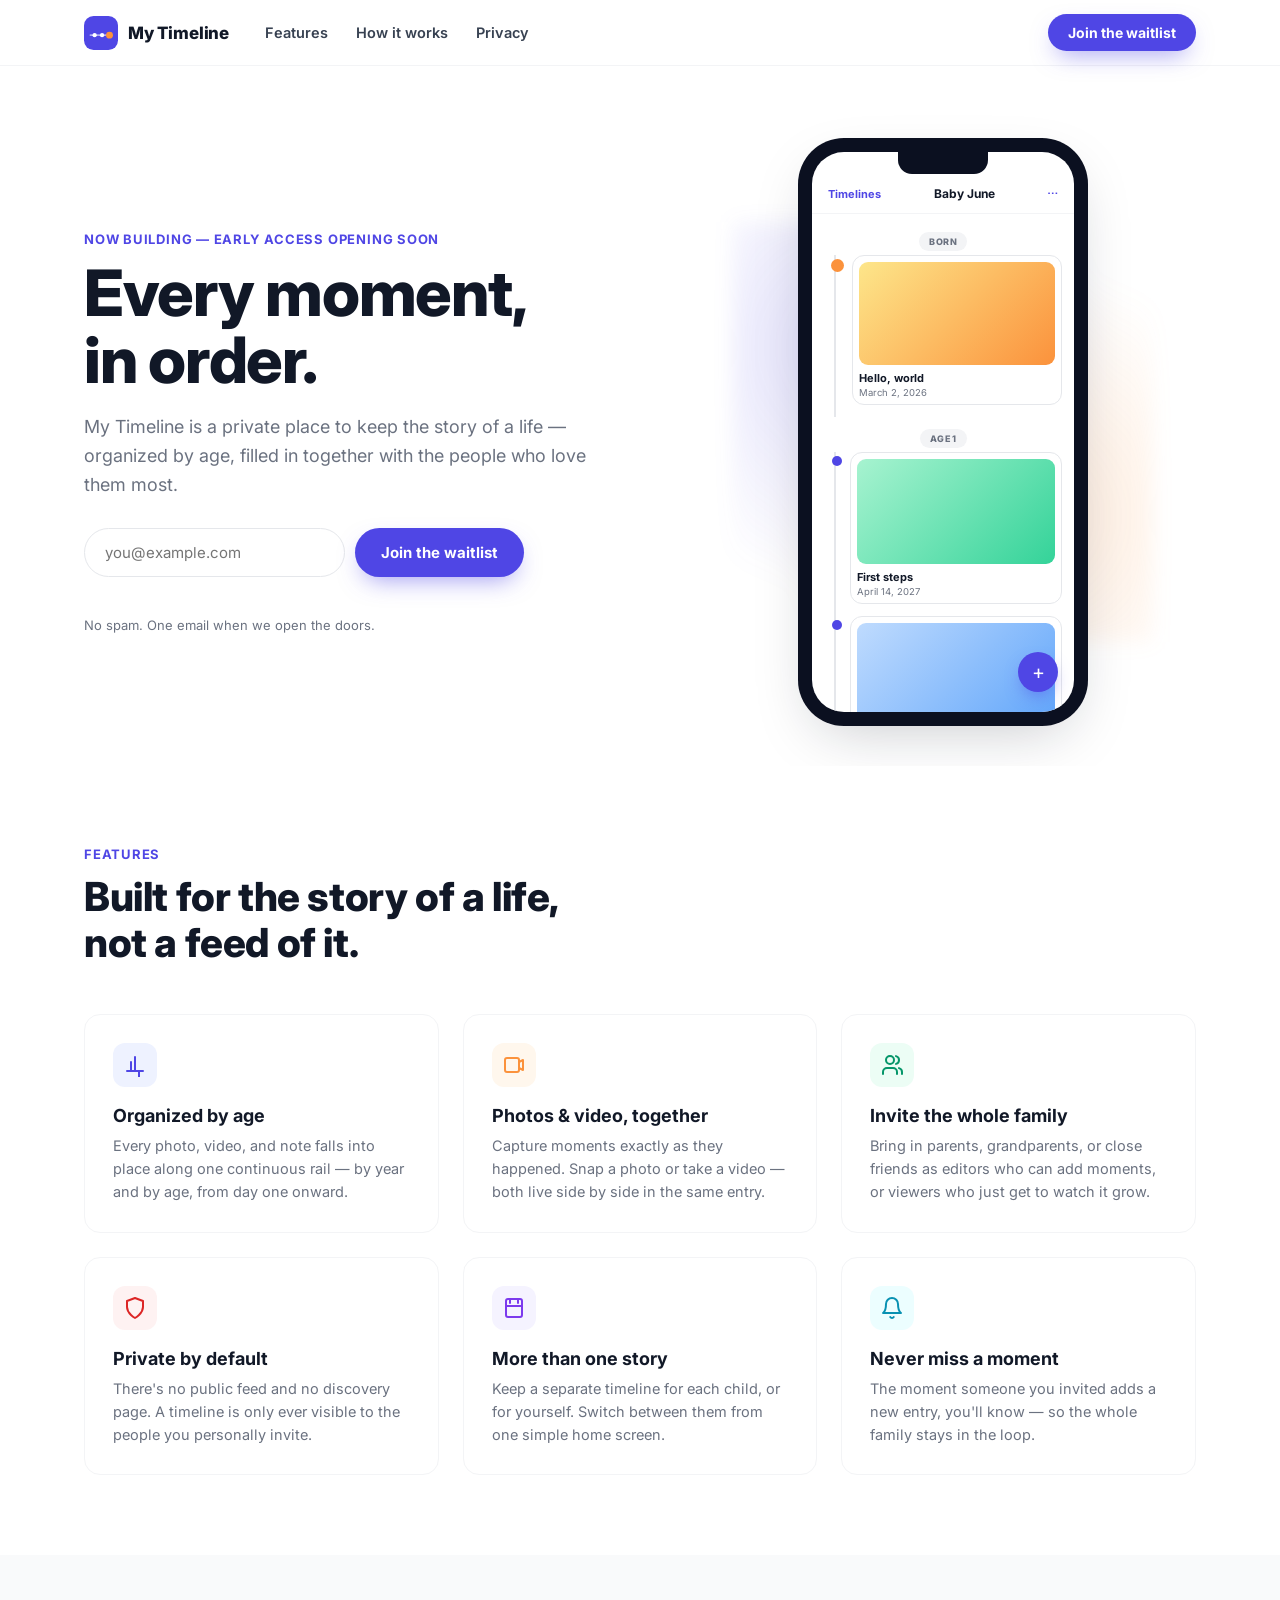
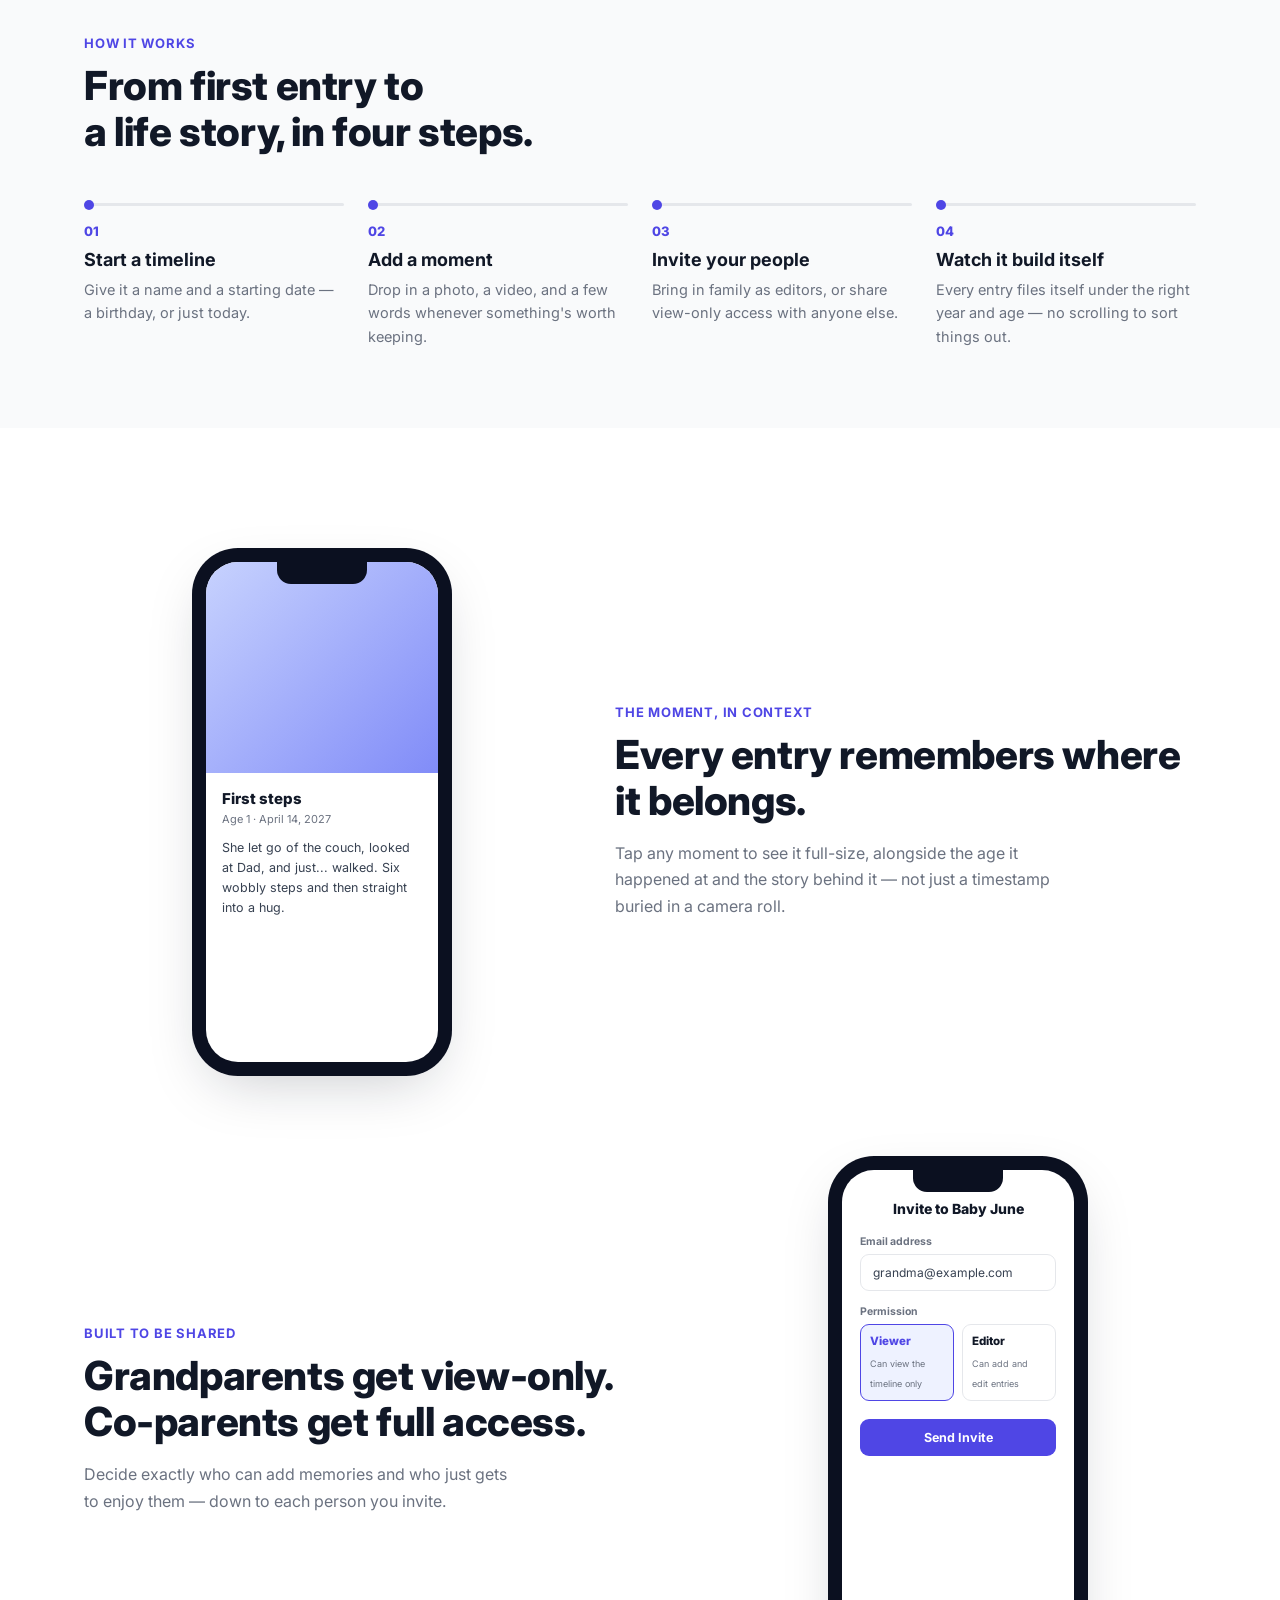
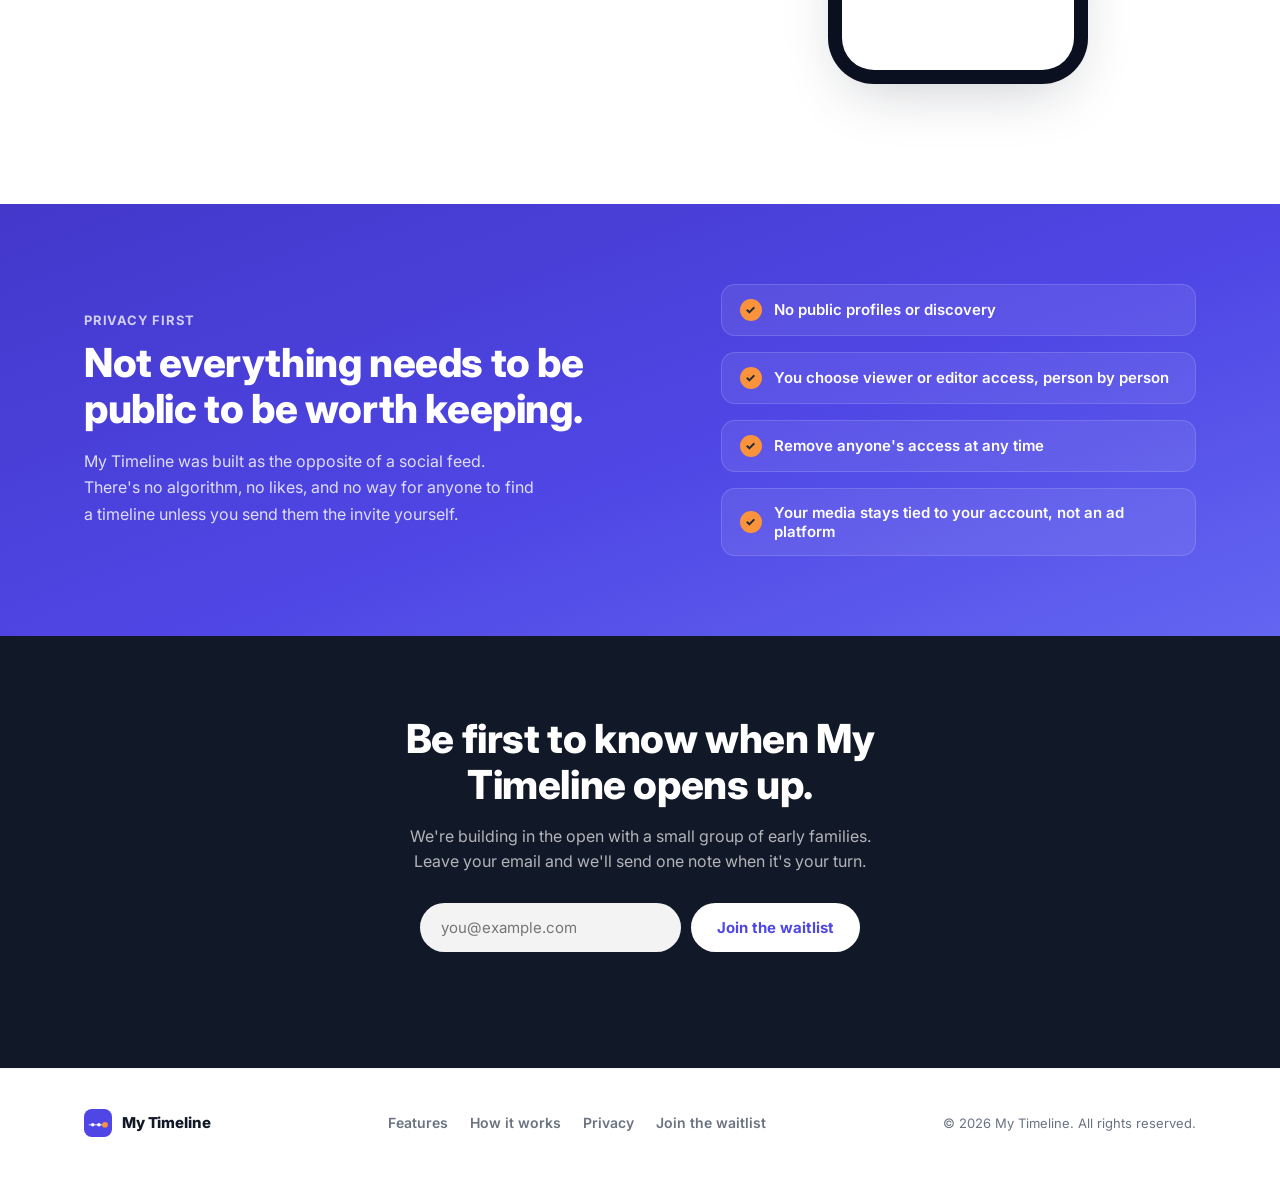
==== index.html @ ba7b63c9 "Initial marketing website for My Timeline Static single-page site with hero, feature grid, how-it-wo" ====
<!doctype html>
<html lang="en">
<head>
<meta charset="UTF-8" />
<meta name="viewport" content="width=device-width, initial-scale=1.0" />
<title>My Timeline — A private timeline for the people you love</title>
<meta name="description" content="My Timeline is a private, collaborative app for capturing a life story as it happens — organized by age, shared only with the family and friends you invite." />
<link rel="icon" href="assets/favicon.png" />
<link rel="preconnect" href="https://fonts.googleapis.com" />
<link rel="preconnect" href="https://fonts.gstatic.com" crossorigin />
<link href="https://fonts.googleapis.com/css2?family=Inter:wght@400;500;600;700;800&display=swap" rel="stylesheet" />
<link rel="stylesheet" href="css/style.css" />
</head>
<body>

<a class="skip-link" href="#main">Skip to content</a>

<header class="nav" id="top">
  <div class="wrap nav__inner">
    <a class="brand" href="#top">
      <span class="brand__mark" aria-hidden="true">
        <svg width="34" height="34" viewBox="0 0 64 64" fill="none" xmlns="http://www.w3.org/2000/svg">
          <rect width="64" height="64" rx="18" fill="#4F46E5"/>
          <line x1="12" y1="36" x2="52" y2="36" stroke="rgba(255,255,255,0.55)" stroke-width="3" stroke-linecap="round"/>
          <circle cx="20" cy="36" r="4" fill="#fff"/>
          <circle cx="34" cy="36" r="4" fill="#fff"/>
          <circle cx="48" cy="36" r="6.5" fill="#FB923C"/>
        </svg>
      </span>
      <span class="brand__word">My Timeline</span>
    </a>

    <nav class="nav__links" aria-label="Primary">
      <a href="#features">Features</a>
      <a href="#how-it-works">How it works</a>
      <a href="#privacy">Privacy</a>
    </nav>

    <a class="btn btn--primary btn--sm nav__cta" href="#waitlist">Join the waitlist</a>

    <button class="nav__toggle" id="navToggle" aria-expanded="false" aria-controls="mobileMenu" aria-label="Open menu">
      <span></span><span></span><span></span>
    </button>
  </div>

  <div class="mobile-menu" id="mobileMenu">
    <a href="#features">Features</a>
    <a href="#how-it-works">How it works</a>
    <a href="#privacy">Privacy</a>
    <a class="btn btn--primary" href="#waitlist">Join the waitlist</a>
  </div>
</header>

<main id="main">

  <!-- HERO -->
  <section class="hero">
    <div class="wrap hero__inner">
      <div class="hero__copy reveal">
        <p class="eyebrow">Now building — early access opening soon</p>
        <h1>Every moment,<br>in order.</h1>
        <p class="hero__sub">
          My Timeline is a private place to keep the story of a life —
          organized by age, filled in together with the people who love them most.
        </p>

        <form class="waitlist-form" id="heroForm" novalidate>
          <label class="sr-only" for="heroEmail">Email address</label>
          <input class="waitlist-form__input" id="heroEmail" type="email" name="email" placeholder="you@example.com" autocomplete="email" required />
          <button class="btn btn--primary" type="submit">
            <span class="btn__label">Join the waitlist</span>
            <span class="btn__spinner" aria-hidden="true"></span>
          </button>
        </form>
        <p class="waitlist-form__status" id="heroStatus" role="status" aria-live="polite"></p>

        <p class="hero__note">No spam. One email when we open the doors.</p>
      </div>

      <div class="hero__art reveal reveal--delay-1" aria-hidden="true">
        <div class="phone phone--lg">
          <div class="phone__notch"></div>
          <div class="phone__screen">
            <div class="mock-topbar">
              <span class="mock-topbar__action">Timelines</span>
              <span class="mock-topbar__title">Baby June</span>
              <span class="mock-topbar__action">⋯</span>
            </div>
            <div class="mock-rail">

              <div class="mock-yearhead"><span>Born</span></div>

              <div class="mock-row">
                <div class="mock-rail-line"></div>
                <div class="mock-dot mock-dot--birth"></div>
                <div class="mock-card">
                  <div class="mock-thumb mock-thumb--a"></div>
                  <p class="mock-card__title">Hello, world</p>
                  <p class="mock-card__date">March 2, 2026</p>
                </div>
              </div>

              <div class="mock-yearhead"><span>Age 1</span></div>

              <div class="mock-row">
                <div class="mock-rail-line"></div>
                <div class="mock-dot"></div>
                <div class="mock-card">
                  <div class="mock-thumb mock-thumb--b"></div>
                  <p class="mock-card__title">First steps</p>
                  <p class="mock-card__date">April 14, 2027</p>
                </div>
              </div>

              <div class="mock-row">
                <div class="mock-rail-line"></div>
                <div class="mock-dot"></div>
                <div class="mock-card">
                  <div class="mock-thumb mock-thumb--c"></div>
                  <p class="mock-card__title">Beach day</p>
                  <p class="mock-card__date">July 9, 2027</p>
                </div>
              </div>

            </div>
            <div class="mock-fab">+</div>
          </div>
        </div>
        <div class="hero__blob" aria-hidden="true"></div>
      </div>
    </div>
  </section>

  <!-- FEATURES -->
  <section class="features" id="features">
    <div class="wrap">
      <div class="section-head reveal">
        <p class="eyebrow">Features</p>
        <h2>Built for the story of a life,<br>not a feed of it.</h2>
      </div>

      <div class="feature-grid">

        <article class="feature-card reveal">
          <div class="feature-card__icon" style="--icon-bg:#EEF2FF;--icon-fg:#4F46E5">
            <svg width="24" height="24" viewBox="0 0 24 24" fill="none"><path d="M4 18h16M8 18V9M12 18V4M16 18v6" stroke="currentColor" stroke-width="2" stroke-linecap="round" stroke-linejoin="round"/></svg>
          </div>
          <h3>Organized by age</h3>
          <p>Every photo, video, and note falls into place along one continuous rail — by year and by age, from day one onward.</p>
        </article>

        <article class="feature-card reveal">
          <div class="feature-card__icon" style="--icon-bg:#FFF7ED;--icon-fg:#FB923C">
            <svg width="24" height="24" viewBox="0 0 24 24" fill="none"><rect x="3" y="5" width="14" height="14" rx="2" stroke="currentColor" stroke-width="2"/><path d="M17 9l4-2v10l-4-2" stroke="currentColor" stroke-width="2" stroke-linejoin="round"/></svg>
          </div>
          <h3>Photos &amp; video, together</h3>
          <p>Capture moments exactly as they happened. Snap a photo or take a video — both live side by side in the same entry.</p>
        </article>

        <article class="feature-card reveal">
          <div class="feature-card__icon" style="--icon-bg:#ECFDF5;--icon-fg:#059669">
            <svg width="24" height="24" viewBox="0 0 24 24" fill="none"><path d="M17 21v-2a4 4 0 0 0-4-4H7a4 4 0 0 0-4 4v2M10 11a4 4 0 1 0 0-8 4 4 0 0 0 0 8Z" stroke="currentColor" stroke-width="2" stroke-linecap="round" stroke-linejoin="round"/><path d="M22 21v-2a4 4 0 0 0-3-3.87M16 3.13a4 4 0 0 1 0 7.75" stroke="currentColor" stroke-width="2" stroke-linecap="round" stroke-linejoin="round"/></svg>
          </div>
          <h3>Invite the whole family</h3>
          <p>Bring in parents, grandparents, or close friends as editors who can add moments, or viewers who just get to watch it grow.</p>
        </article>

        <article class="feature-card reveal">
          <div class="feature-card__icon" style="--icon-bg:#FEF2F2;--icon-fg:#DC2626">
            <svg width="24" height="24" viewBox="0 0 24 24" fill="none"><path d="M12 22s8-4.5 8-11V5l-8-3-8 3v6c0 6.5 8 11 8 11Z" stroke="currentColor" stroke-width="2" stroke-linejoin="round"/></svg>
          </div>
          <h3>Private by default</h3>
          <p>There's no public feed and no discovery page. A timeline is only ever visible to the people you personally invite.</p>
        </article>

        <article class="feature-card reveal">
          <div class="feature-card__icon" style="--icon-bg:#F5F3FF;--icon-fg:#7C3AED">
            <svg width="24" height="24" viewBox="0 0 24 24" fill="none"><rect x="4" y="3" width="16" height="18" rx="2" stroke="currentColor" stroke-width="2"/><path d="M8 3v4M16 3v4M4 10h16" stroke="currentColor" stroke-width="2" stroke-linecap="round"/></svg>
          </div>
          <h3>More than one story</h3>
          <p>Keep a separate timeline for each child, or for yourself. Switch between them from one simple home screen.</p>
        </article>

        <article class="feature-card reveal">
          <div class="feature-card__icon" style="--icon-bg:#ECFEFF;--icon-fg:#0891B2">
            <svg width="24" height="24" viewBox="0 0 24 24" fill="none"><path d="M18 8a6 6 0 1 0-12 0c0 7-3 9-3 9h18s-3-2-3-9Z" stroke="currentColor" stroke-width="2" stroke-linejoin="round"/><path d="M13.73 21a2 2 0 0 1-3.46 0" stroke="currentColor" stroke-width="2" stroke-linecap="round"/></svg>
          </div>
          <h3>Never miss a moment</h3>
          <p>The moment someone you invited adds a new entry, you'll know — so the whole family stays in the loop.</p>
        </article>

      </div>
    </div>
  </section>

  <!-- HOW IT WORKS -->
  <section class="how" id="how-it-works">
    <div class="wrap">
      <div class="section-head reveal">
        <p class="eyebrow">How it works</p>
        <h2>From first entry to<br>a life story, in four steps.</h2>
      </div>

      <ol class="steps">
        <li class="steps__item reveal">
          <span class="steps__num">01</span>
          <h3>Start a timeline</h3>
          <p>Give it a name and a starting date — a birthday, or just today.</p>
        </li>
        <li class="steps__item reveal reveal--delay-1">
          <span class="steps__num">02</span>
          <h3>Add a moment</h3>
          <p>Drop in a photo, a video, and a few words whenever something's worth keeping.</p>
        </li>
        <li class="steps__item reveal reveal--delay-2">
          <span class="steps__num">03</span>
          <h3>Invite your people</h3>
          <p>Bring in family as editors, or share view-only access with anyone else.</p>
        </li>
        <li class="steps__item reveal reveal--delay-3">
          <span class="steps__num">04</span>
          <h3>Watch it build itself</h3>
          <p>Every entry files itself under the right year and age — no scrolling to sort things out.</p>
        </li>
      </ol>
    </div>
  </section>

  <!-- SHOWCASE -->
  <section class="showcase">
    <div class="wrap showcase__row">
      <div class="showcase__art reveal" aria-hidden="true">
        <div class="phone phone--md">
          <div class="phone__notch"></div>
          <div class="phone__screen">
            <div class="mock-detail">
              <div class="mock-detail__media"></div>
              <div class="mock-detail__body">
                <p class="mock-detail__title">First steps</p>
                <p class="mock-detail__date">Age 1 · April 14, 2027</p>
                <p class="mock-detail__caption">She let go of the couch, looked at Dad, and just... walked. Six wobbly steps and then straight into a hug.</p>
              </div>
            </div>
          </div>
        </div>
      </div>
      <div class="showcase__copy reveal reveal--delay-1">
        <p class="eyebrow">The moment, in context</p>
        <h2>Every entry remembers where it belongs.</h2>
        <p class="showcase__sub">Tap any moment to see it full-size, alongside the age it happened at and the story behind it — not just a timestamp buried in a camera roll.</p>
      </div>
    </div>

    <div class="wrap showcase__row showcase__row--reverse">
      <div class="showcase__art reveal" aria-hidden="true">
        <div class="phone phone--md">
          <div class="phone__notch"></div>
          <div class="phone__screen">
            <div class="mock-invite">
              <p class="mock-invite__title">Invite to Baby June</p>
              <label class="mock-invite__label">Email address</label>
              <div class="mock-invite__input">grandma@example.com</div>
              <label class="mock-invite__label">Permission</label>
              <div class="mock-invite__roles">
                <div class="mock-invite__role mock-invite__role--active">
                  <p>Viewer</p>
                  <span>Can view the timeline only</span>
                </div>
                <div class="mock-invite__role">
                  <p>Editor</p>
                  <span>Can add and edit entries</span>
                </div>
              </div>
              <div class="mock-invite__btn">Send Invite</div>
            </div>
          </div>
        </div>
      </div>
      <div class="showcase__copy reveal reveal--delay-1">
        <p class="eyebrow">Built to be shared</p>
        <h2>Grandparents get view-only. Co-parents get full access.</h2>
        <p class="showcase__sub">Decide exactly who can add memories and who just gets to enjoy them — down to each person you invite.</p>
      </div>
    </div>
  </section>

  <!-- PRIVACY -->
  <section class="privacy" id="privacy">
    <div class="wrap privacy__inner">
      <div class="reveal">
        <p class="eyebrow eyebrow--light">Privacy first</p>
        <h2>Not everything needs to be public to be worth keeping.</h2>
        <p class="privacy__sub">My Timeline was built as the opposite of a social feed. There's no algorithm, no likes, and no way for anyone to find a timeline unless you send them the invite yourself.</p>
      </div>
      <ul class="privacy__list reveal reveal--delay-1">
        <li><span class="privacy__check">✓</span> No public profiles or discovery</li>
        <li><span class="privacy__check">✓</span> You choose viewer or editor access, person by person</li>
        <li><span class="privacy__check">✓</span> Remove anyone's access at any time</li>
        <li><span class="privacy__check">✓</span> Your media stays tied to your account, not an ad platform</li>
      </ul>
    </div>
  </section>

  <!-- CTA -->
  <section class="cta" id="waitlist">
    <div class="wrap cta__inner reveal">
      <h2>Be first to know when My Timeline opens up.</h2>
      <p>We're building in the open with a small group of early families. Leave your email and we'll send one note when it's your turn.</p>

      <form class="waitlist-form waitlist-form--cta" id="ctaForm" novalidate>
        <label class="sr-only" for="ctaEmail">Email address</label>
        <input class="waitlist-form__input" id="ctaEmail" type="email" name="email" placeholder="you@example.com" autocomplete="email" required />
        <button class="btn btn--light" type="submit">
          <span class="btn__label">Join the waitlist</span>
          <span class="btn__spinner" aria-hidden="true"></span>
        </button>
      </form>
      <p class="waitlist-form__status" id="ctaStatus" role="status" aria-live="polite"></p>
    </div>
  </section>

</main>

<footer class="footer">
  <div class="wrap footer__inner">
    <a class="brand brand--footer" href="#top">
      <span class="brand__mark" aria-hidden="true">
        <svg width="28" height="28" viewBox="0 0 64 64" fill="none" xmlns="http://www.w3.org/2000/svg">
          <rect width="64" height="64" rx="18" fill="#4F46E5"/>
          <line x1="12" y1="36" x2="52" y2="36" stroke="rgba(255,255,255,0.55)" stroke-width="3" stroke-linecap="round"/>
          <circle cx="20" cy="36" r="4" fill="#fff"/>
          <circle cx="34" cy="36" r="4" fill="#fff"/>
          <circle cx="48" cy="36" r="6.5" fill="#FB923C"/>
        </svg>
      </span>
      <span class="brand__word">My Timeline</span>
    </a>
    <nav class="footer__links" aria-label="Footer">
      <a href="#features">Features</a>
      <a href="#how-it-works">How it works</a>
      <a href="#privacy">Privacy</a>
      <a href="#waitlist">Join the waitlist</a>
    </nav>
    <p class="footer__copy">© <span id="year"></span> My Timeline. All rights reserved.</p>
  </div>
</footer>

<script src="js/config.js"></script>
<script src="js/main.js"></script>
</body>
</html>
---- css/style.css ----
/* ---------- Reset & base ---------- */
*, *::before, *::after { box-sizing: border-box; }
html { scroll-behavior: smooth; }
body {
  margin: 0;
  font-family: 'Inter', -apple-system, BlinkMacSystemFont, 'Segoe UI', sans-serif;
  color: var(--ink);
  background: var(--white);
  -webkit-font-smoothing: antialiased;
}
img, svg { display: block; max-width: 100%; }
a { color: inherit; text-decoration: none; }
ul, ol { margin: 0; padding: 0; list-style: none; }
h1, h2, h3, p { margin: 0; }
button { font: inherit; cursor: pointer; }
input { font: inherit; }

:root {
  --indigo: #4F46E5;
  --indigo-dark: #4338CA;
  --indigo-50: #EEF2FF;
  --orange: #FB923C;
  --ink: #111827;
  --gray-700: #374151;
  --gray-600: #6B7280;
  --gray-300: #D1D5DB;
  --gray-200: #E5E7EB;
  --gray-100: #F3F4F6;
  --gray-50: #F9FAFB;
  --white: #FFFFFF;
  --radius-lg: 24px;
  --radius-md: 16px;
  --radius-sm: 10px;
  --shadow-soft: 0 20px 60px -20px rgba(17, 24, 39, 0.25);
  --wrap: 1160px;
}

.wrap {
  max-width: var(--wrap);
  margin: 0 auto;
  padding: 0 24px;
}

.sr-only {
  position: absolute;
  width: 1px; height: 1px;
  padding: 0; margin: -1px;
  overflow: hidden;
  clip: rect(0,0,0,0);
  white-space: nowrap; border: 0;
}

.skip-link {
  position: absolute;
  left: -999px;
  top: 0;
  background: var(--indigo);
  color: #fff;
  padding: 10px 16px;
  border-radius: 0 0 8px 0;
  z-index: 1000;
}
.skip-link:focus { left: 0; }

.eyebrow {
  font-size: 13px;
  font-weight: 700;
  letter-spacing: 0.06em;
  text-transform: uppercase;
  color: var(--indigo);
  margin: 0 0 12px;
}
.eyebrow--light { color: rgba(255,255,255,0.75); }

h1 {
  font-size: clamp(40px, 6vw, 64px);
  font-weight: 800;
  line-height: 1.05;
  letter-spacing: -0.02em;
}

h2 {
  font-size: clamp(28px, 4vw, 40px);
  font-weight: 800;
  line-height: 1.15;
  letter-spacing: -0.01em;
}

h3 { font-size: 18px; font-weight: 700; }

/* ---------- Buttons ---------- */
.btn {
  display: inline-flex;
  align-items: center;
  justify-content: center;
  gap: 8px;
  border: none;
  border-radius: 999px;
  padding: 15px 26px;
  font-weight: 700;
  font-size: 15px;
  white-space: nowrap;
  transition: transform 0.15s ease, box-shadow 0.15s ease, opacity 0.15s ease, background 0.15s ease;
}
.btn:active { transform: scale(0.97); }

.btn--primary {
  background: var(--indigo);
  color: #fff;
  box-shadow: 0 10px 24px -8px rgba(79, 70, 229, 0.55);
}
.btn--primary:hover { background: var(--indigo-dark); }

.btn--light {
  background: #fff;
  color: var(--indigo);
}
.btn--light:hover { background: var(--gray-50); }

.btn--sm { padding: 10px 20px; font-size: 14px; }

.btn__spinner {
  display: none;
  width: 15px; height: 15px;
  border-radius: 50%;
  border: 2px solid rgba(255,255,255,0.4);
  border-top-color: #fff;
  animation: spin 0.7s linear infinite;
}
.btn--light .btn__spinner {
  border-color: rgba(79,70,229,0.25);
  border-top-color: var(--indigo);
}
.btn.is-loading .btn__spinner { display: inline-block; }
.btn.is-loading .btn__label { opacity: 0.6; }
.btn.is-loading { pointer-events: none; }

@keyframes spin { to { transform: rotate(360deg); } }

/* ---------- Nav ---------- */
.nav {
  position: sticky;
  top: 0;
  z-index: 100;
  background: rgba(255,255,255,0.85);
  backdrop-filter: saturate(180%) blur(14px);
  border-bottom: 1px solid var(--gray-100);
}
.nav__inner {
  display: flex;
  align-items: center;
  gap: 24px;
  padding-top: 14px;
  padding-bottom: 14px;
}
.brand { display: flex; align-items: center; gap: 10px; }
.brand__word { font-weight: 800; font-size: 17px; letter-spacing: -0.01em; }
.nav__links {
  display: flex;
  gap: 28px;
  margin-left: 12px;
  font-weight: 600;
  font-size: 14.5px;
  color: var(--gray-700);
}
.nav__links a:hover { color: var(--indigo); }
.nav__cta { margin-left: auto; }

.nav__toggle {
  display: none;
  flex-direction: column;
  justify-content: center;
  gap: 5px;
  width: 36px; height: 36px;
  background: none; border: none;
  margin-left: 8px;
}
.nav__toggle span {
  display: block;
  width: 20px; height: 2px;
  background: var(--ink);
  border-radius: 2px;
  transition: transform 0.2s ease, opacity 0.2s ease;
}

.mobile-menu {
  display: none;
  flex-direction: column;
  gap: 4px;
  padding: 8px 24px 20px;
  border-top: 1px solid var(--gray-100);
}
.mobile-menu a {
  padding: 12px 4px;
  font-weight: 600;
  color: var(--gray-700);
  border-bottom: 1px solid var(--gray-100);
}
.mobile-menu .btn { margin-top: 12px; }

.nav.is-open .mobile-menu { display: flex; }
.nav.is-open .nav__toggle span:nth-child(1) { transform: translateY(7px) rotate(45deg); }
.nav.is-open .nav__toggle span:nth-child(2) { opacity: 0; }
.nav.is-open .nav__toggle span:nth-child(3) { transform: translateY(-7px) rotate(-45deg); }

@media (max-width: 860px) {
  .nav__links, .nav__cta { display: none; }
  .nav__toggle { display: flex; }
}

/* ---------- Hero ---------- */
.hero {
  padding: 72px 0 40px;
  overflow: hidden;
}
.hero__inner {
  display: grid;
  grid-template-columns: 1.05fr 0.95fr;
  align-items: center;
  gap: 48px;
}
.hero__sub {
  margin-top: 20px;
  font-size: 18px;
  line-height: 1.6;
  color: var(--gray-600);
  max-width: 520px;
}
.hero__note {
  margin-top: 10px;
  font-size: 13px;
  color: var(--gray-600);
}
.hero__art {
  position: relative;
  display: flex;
  justify-content: center;
}
.hero__blob {
  position: absolute;
  inset: 0;
  margin: auto;
  width: 420px; height: 420px;
  background: radial-gradient(circle at 30% 30%, rgba(79,70,229,0.18), transparent 60%),
              radial-gradient(circle at 70% 70%, rgba(251,146,60,0.18), transparent 60%);
  filter: blur(10px);
  z-index: -1;
}

/* ---------- Waitlist form ---------- */
.waitlist-form {
  display: flex;
  gap: 10px;
  margin-top: 28px;
  max-width: 440px;
}
.waitlist-form__input {
  flex: 1;
  min-width: 0;
  border: 1.5px solid var(--gray-200);
  border-radius: 999px;
  padding: 14px 20px;
  font-size: 15px;
  color: var(--ink);
  background: #fff;
}
.waitlist-form__input:focus {
  outline: none;
  border-color: var(--indigo);
  box-shadow: 0 0 0 4px var(--indigo-50);
}
.waitlist-form__status {
  min-height: 20px;
  margin-top: 10px;
  font-size: 14px;
  font-weight: 600;
}
.waitlist-form__status[data-state="success"] { color: #059669; }
.waitlist-form__status[data-state="error"] { color: #DC2626; }

.waitlist-form--cta { margin: 28px auto 0; }
.waitlist-form--cta .waitlist-form__input { background: rgba(255,255,255,0.95); border-color: transparent; }
.cta .waitlist-form__status[data-state="success"] { color: #A7F3D0; }
.cta .waitlist-form__status[data-state="error"] { color: #FECACA; }

@media (max-width: 480px) {
  .waitlist-form { flex-direction: column; }
}

/* ---------- Phone mockup ---------- */
.phone {
  position: relative;
  width: 290px;
  background: #0B1020;
  border-radius: 46px;
  padding: 14px;
  box-shadow: var(--shadow-soft);
}
.phone--md { width: 260px; }
.phone__notch {
  position: absolute;
  top: 14px; left: 50%;
  transform: translateX(-50%);
  width: 90px; height: 22px;
  background: #0B1020;
  border-bottom-left-radius: 14px;
  border-bottom-right-radius: 14px;
  z-index: 2;
}
.phone__screen {
  position: relative;
  background: #fff;
  border-radius: 32px;
  overflow: hidden;
  height: 560px;
}
.phone--md .phone__screen { height: 500px; }

.mock-topbar {
  display: flex;
  align-items: center;
  justify-content: space-between;
  padding: 34px 16px 12px;
  font-size: 11px;
  font-weight: 700;
  color: var(--indigo);
  border-bottom: 1px solid var(--gray-100);
}
.mock-topbar__title { color: var(--ink); font-size: 12px; }

.mock-rail { padding: 6px 10px 40px; }

.mock-yearhead {
  display: flex;
  justify-content: center;
  padding: 12px 0 4px;
}
.mock-yearhead span {
  background: var(--gray-100);
  color: var(--gray-600);
  font-size: 9px;
  font-weight: 800;
  letter-spacing: 0.05em;
  text-transform: uppercase;
  padding: 4px 10px;
  border-radius: 999px;
}

.mock-row {
  position: relative;
  display: flex;
  gap: 8px;
  padding: 0 2px 12px;
}
.mock-rail-line {
  position: absolute;
  top: 0; bottom: 0; left: 12px;
  width: 2px;
  background: var(--gray-200);
}
.mock-dot {
  position: relative;
  z-index: 1;
  width: 10px; height: 10px;
  margin-top: 4px;
  border-radius: 50%;
  background: var(--indigo);
  flex-shrink: 0;
  margin-left: 8px;
}
.mock-dot--birth { width: 13px; height: 13px; background: var(--orange); margin-left: 6.5px; }

.mock-card {
  flex: 1;
  border: 1px solid var(--gray-200);
  border-radius: 12px;
  padding: 6px;
}
.mock-thumb {
  width: 100%;
  aspect-ratio: 1.9;
  border-radius: 9px;
}
.mock-thumb--a { background: linear-gradient(135deg, #FDE68A, #FB923C); }
.mock-thumb--b { background: linear-gradient(135deg, #A7F3D0, #34D399); }
.mock-thumb--c { background: linear-gradient(135deg, #BFDBFE, #60A5FA); }
.mock-card__title { font-size: 11px; font-weight: 700; margin-top: 6px; }
.mock-card__date { font-size: 9.5px; color: var(--gray-600); margin-top: 2px; }

.mock-fab {
  position: absolute;
  right: 16px; bottom: 20px;
  width: 40px; height: 40px;
  border-radius: 50%;
  background: var(--indigo);
  color: #fff;
  font-size: 20px;
  display: flex; align-items: center; justify-content: center;
  box-shadow: 0 8px 18px -6px rgba(79,70,229,0.6);
}

.mock-detail__media {
  aspect-ratio: 1.1;
  background: linear-gradient(135deg, #C7D2FE, #818CF8);
}
.mock-detail__body { padding: 16px; }
.mock-detail__title { font-size: 15px; font-weight: 800; }
.mock-detail__date { font-size: 11px; color: var(--gray-600); margin-top: 4px; }
.mock-detail__caption { font-size: 12.5px; color: var(--gray-700); line-height: 1.6; margin-top: 12px; }

.mock-invite { padding: 30px 18px 18px; }
.mock-invite__title { font-size: 14px; font-weight: 800; text-align: center; margin-bottom: 18px; }
.mock-invite__label { display: block; font-size: 10.5px; font-weight: 700; color: var(--gray-600); margin: 14px 0 6px; }
.mock-invite__input {
  border: 1px solid var(--gray-200);
  border-radius: 9px;
  padding: 10px 12px;
  font-size: 12px;
  color: var(--gray-700);
}
.mock-invite__roles { display: flex; gap: 8px; }
.mock-invite__role {
  flex: 1;
  border: 1px solid var(--gray-200);
  border-radius: 9px;
  padding: 9px;
}
.mock-invite__role p { font-size: 11.5px; font-weight: 800; margin: 0 0 3px; }
.mock-invite__role span { font-size: 9px; color: var(--gray-600); }
.mock-invite__role--active { border-color: var(--indigo); background: var(--indigo-50); }
.mock-invite__role--active p { color: var(--indigo); }
.mock-invite__btn {
  margin-top: 18px;
  background: var(--indigo);
  color: #fff;
  text-align: center;
  font-size: 12.5px;
  font-weight: 700;
  padding: 11px;
  border-radius: 9px;
}

/* ---------- Section head ---------- */
.section-head { max-width: 620px; margin: 0 0 48px; }

section { padding: 96px 0; }

/* ---------- Features ---------- */
.feature-grid {
  display: grid;
  grid-template-columns: repeat(3, 1fr);
  gap: 24px;
}
.feature-card {
  padding: 28px;
  border: 1px solid var(--gray-100);
  border-radius: var(--radius-md);
  transition: box-shadow 0.2s ease, transform 0.2s ease, border-color 0.2s ease;
}
.feature-card:hover {
  box-shadow: 0 20px 40px -24px rgba(17,24,39,0.25);
  border-color: var(--gray-200);
  transform: translateY(-2px);
}
.feature-card__icon {
  width: 44px; height: 44px;
  border-radius: 12px;
  background: var(--icon-bg);
  color: var(--icon-fg);
  display: flex; align-items: center; justify-content: center;
  margin-bottom: 18px;
}
.feature-card h3 { margin-bottom: 8px; }
.feature-card p { font-size: 14.5px; line-height: 1.6; color: var(--gray-600); }

@media (max-width: 900px) {
  .feature-grid { grid-template-columns: repeat(2, 1fr); }
}
@media (max-width: 620px) {
  .feature-grid { grid-template-columns: 1fr; }
}

/* ---------- How it works ---------- */
.how { background: var(--gray-50); }
.steps {
  display: grid;
  grid-template-columns: repeat(4, 1fr);
  gap: 24px;
  counter-reset: step;
}
.steps__item {
  position: relative;
  padding-top: 20px;
}
.steps__item::before {
  content: "";
  position: absolute;
  top: 0; left: 0; right: 0;
  height: 3px;
  background: var(--gray-200);
  border-radius: 3px;
}
.steps__item::after {
  content: "";
  position: absolute;
  top: -3.5px; left: 0;
  width: 10px; height: 10px;
  border-radius: 50%;
  background: var(--indigo);
}
.steps__num {
  display: block;
  font-size: 13px;
  font-weight: 800;
  color: var(--indigo);
  margin-bottom: 10px;
}
.steps__item h3 { margin-bottom: 8px; }
.steps__item p { font-size: 14.5px; line-height: 1.6; color: var(--gray-600); }

@media (max-width: 900px) {
  .steps { grid-template-columns: repeat(2, 1fr); row-gap: 40px; }
}
@media (max-width: 560px) {
  .steps { grid-template-columns: 1fr; }
}

/* ---------- Showcase ---------- */
.showcase__row {
  display: grid;
  grid-template-columns: 0.9fr 1.1fr;
  align-items: center;
  gap: 56px;
  padding: 40px 24px;
}
.showcase__row--reverse { grid-template-columns: 1.1fr 0.9fr; }
.showcase__row--reverse .showcase__art { order: 2; }
.showcase__art { display: flex; justify-content: center; }
.showcase__sub { margin-top: 16px; font-size: 16px; line-height: 1.65; color: var(--gray-600); max-width: 440px; }

@media (max-width: 860px) {
  .showcase__row, .showcase__row--reverse {
    grid-template-columns: 1fr;
    text-align: center;
  }
  .showcase__row--reverse .showcase__art { order: 0; }
  .showcase__sub { margin-left: auto; margin-right: auto; }
}

/* ---------- Privacy ---------- */
.privacy {
  background: linear-gradient(160deg, #4338CA, #4F46E5 55%, #6366F1);
  color: #fff;
}
.privacy__inner {
  display: grid;
  grid-template-columns: 1.1fr 0.9fr;
  gap: 56px;
  align-items: center;
}
.privacy h2 { color: #fff; }
.privacy__sub { margin-top: 16px; font-size: 16px; line-height: 1.65; color: rgba(255,255,255,0.82); max-width: 460px; }
.privacy__list { display: flex; flex-direction: column; gap: 16px; }
.privacy__list li {
  display: flex;
  align-items: center;
  gap: 12px;
  font-size: 15px;
  font-weight: 600;
  background: rgba(255,255,255,0.08);
  border: 1px solid rgba(255,255,255,0.14);
  border-radius: 14px;
  padding: 14px 18px;
}
.privacy__check {
  display: inline-flex;
  align-items: center; justify-content: center;
  width: 22px; height: 22px;
  border-radius: 50%;
  background: var(--orange);
  color: #1F2937;
  font-size: 12px;
  font-weight: 800;
  flex-shrink: 0;
}

@media (max-width: 860px) {
  .privacy__inner { grid-template-columns: 1fr; text-align: center; }
  .privacy__sub { margin-left: auto; margin-right: auto; }
  .privacy__list li { justify-content: center; text-align: left; }
}

/* ---------- CTA ---------- */
.cta {
  background: var(--ink);
  color: #fff;
  text-align: center;
}
.cta h2 { color: #fff; max-width: 620px; margin: 0 auto; }
.cta p { color: rgba(255,255,255,0.68); max-width: 480px; margin: 16px auto 0; font-size: 16px; line-height: 1.6; }
.cta__inner { display: flex; flex-direction: column; align-items: center; }

/* ---------- Footer ---------- */
.footer { border-top: 1px solid var(--gray-100); padding: 40px 0; }
.footer__inner {
  display: flex;
  flex-wrap: wrap;
  align-items: center;
  justify-content: space-between;
  gap: 20px;
}
.brand--footer .brand__word { font-size: 15px; }
.footer__links { display: flex; gap: 22px; font-size: 14px; font-weight: 600; color: var(--gray-600); flex-wrap: wrap; }
.footer__links a:hover { color: var(--indigo); }
.footer__copy { font-size: 13px; color: var(--gray-600); width: 100%; text-align: center; margin-top: 8px; }

@media (min-width: 700px) {
  .footer__copy { width: auto; margin-top: 0; }
}

/* ---------- Responsive hero ---------- */
@media (max-width: 980px) {
  .hero__inner { grid-template-columns: 1fr; }
  .hero__copy { text-align: center; }
  .hero__sub, .waitlist-form, .hero__note { margin-left: auto; margin-right: auto; }
  .waitlist-form { justify-content: center; }
  .hero__art { margin-top: 20px; }
}
@media (max-width: 400px) {
  .phone--lg { width: 250px; }
  .phone__screen { height: 480px; }
}

section { padding-top: 80px; padding-bottom: 80px; }
@media (max-width: 700px) {
  section { padding-top: 60px; padding-bottom: 60px; }
}

/* ---------- Reveal animation ---------- */
.reveal {
  opacity: 0;
  transform: translateY(18px);
  transition: opacity 0.6s ease, transform 0.6s ease;
}
.reveal.is-visible { opacity: 1; transform: none; }
.reveal--delay-1 { transition-delay: 0.1s; }
.reveal--delay-2 { transition-delay: 0.2s; }
.reveal--delay-3 { transition-delay: 0.3s; }

@media (prefers-reduced-motion: reduce) {
  html { scroll-behavior: auto; }
  .reveal { opacity: 1; transform: none; transition: none; }
}
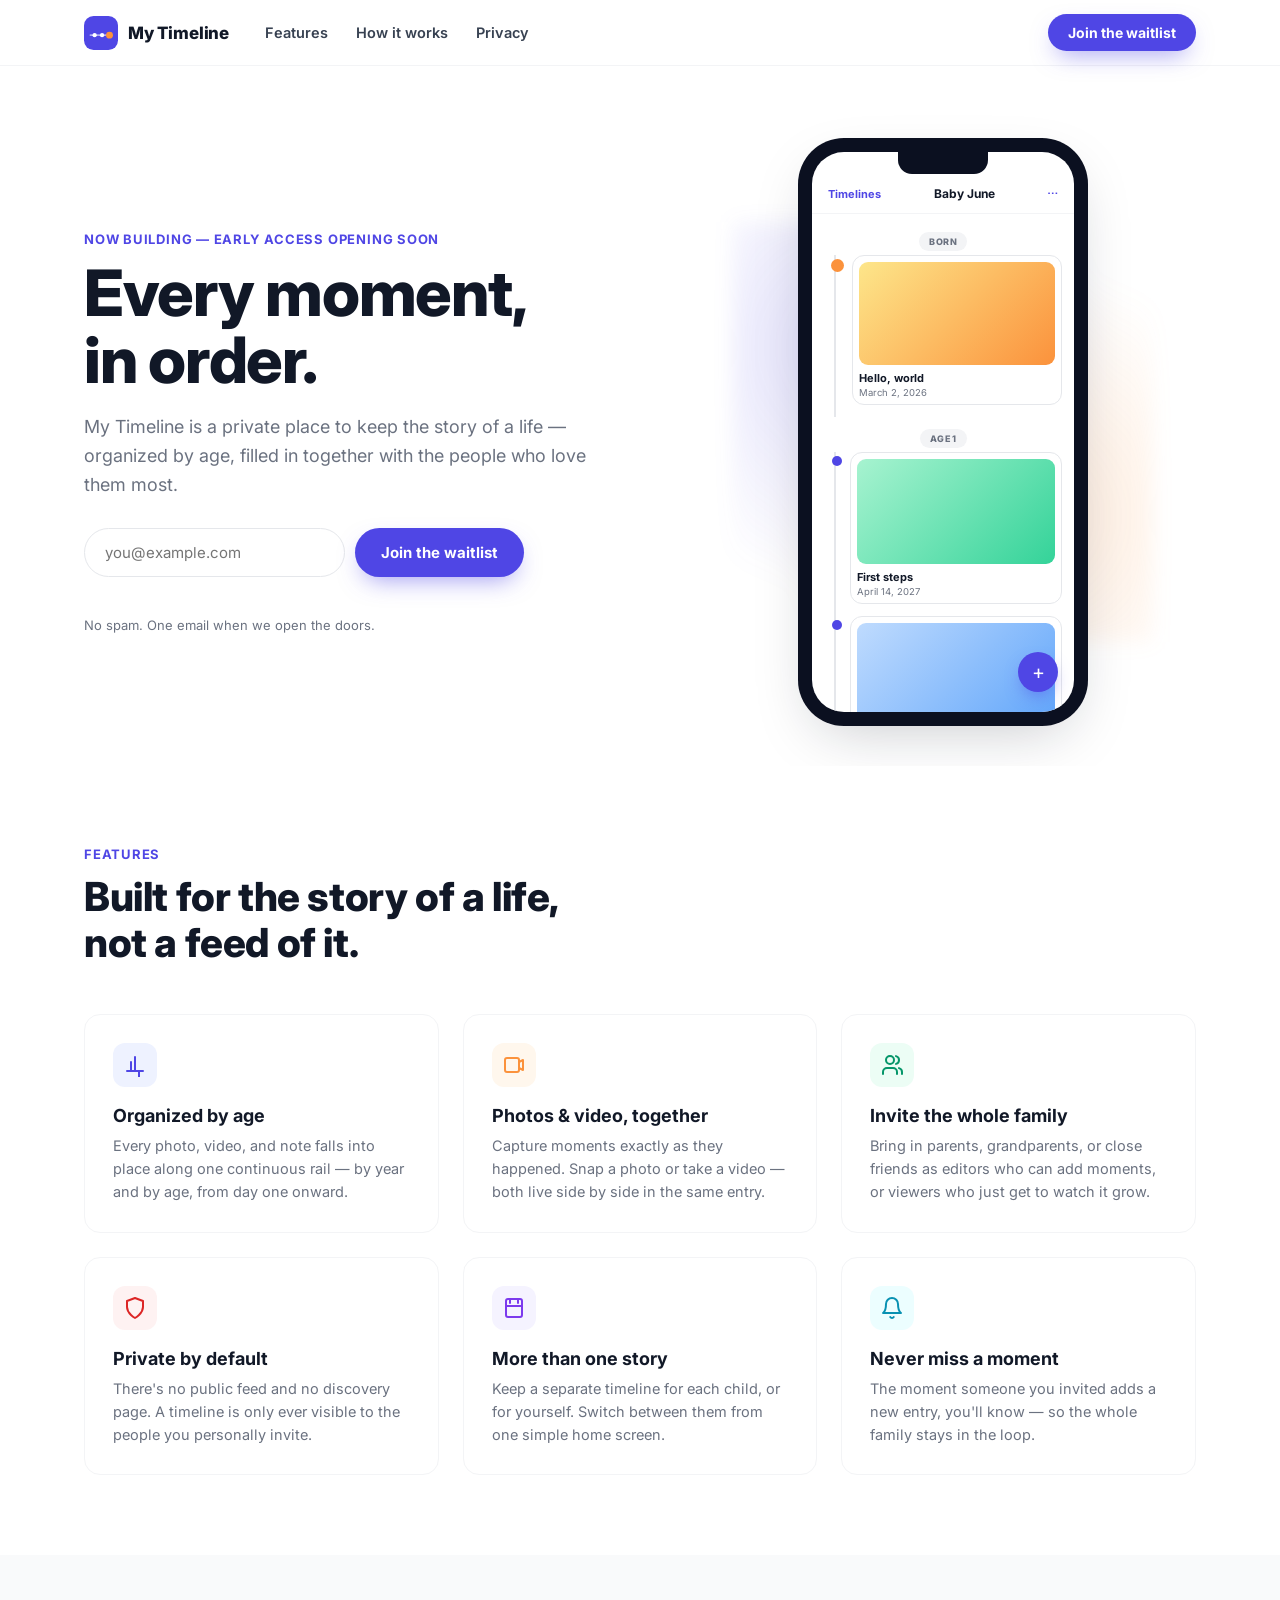
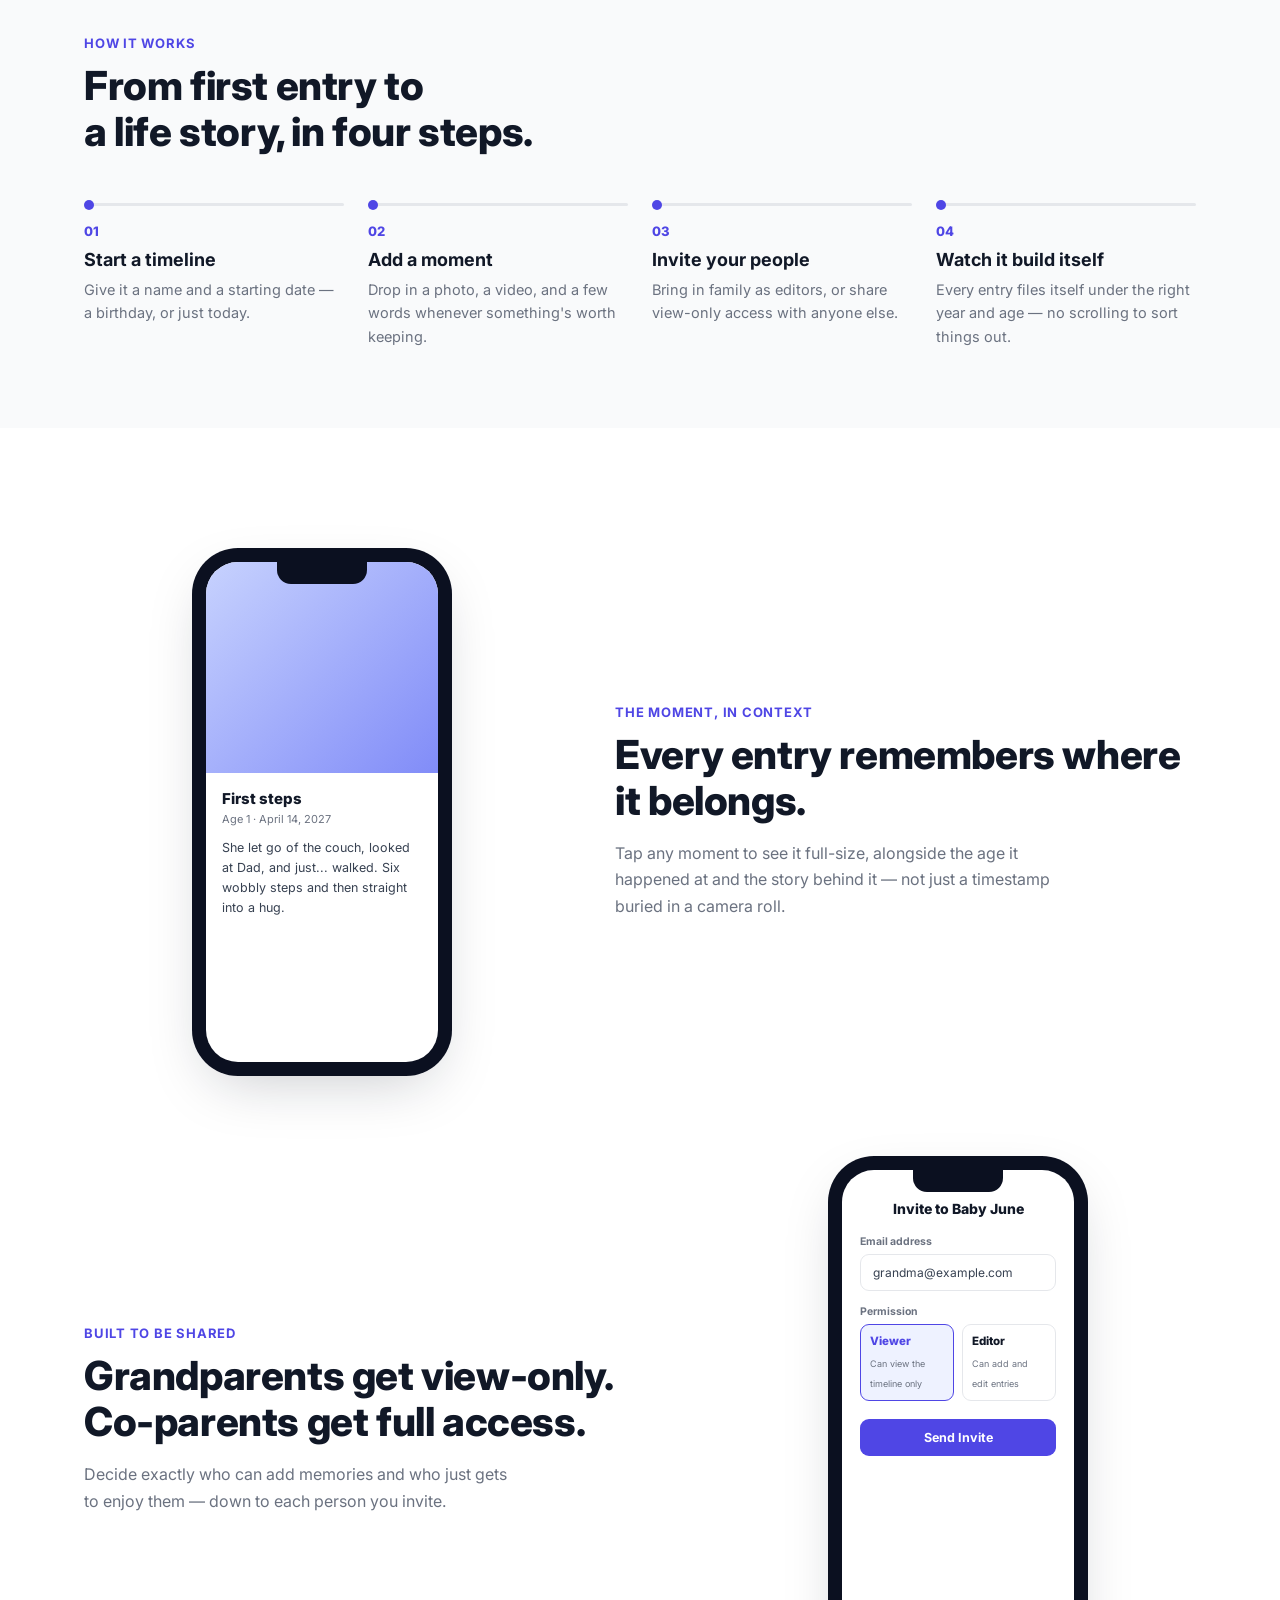
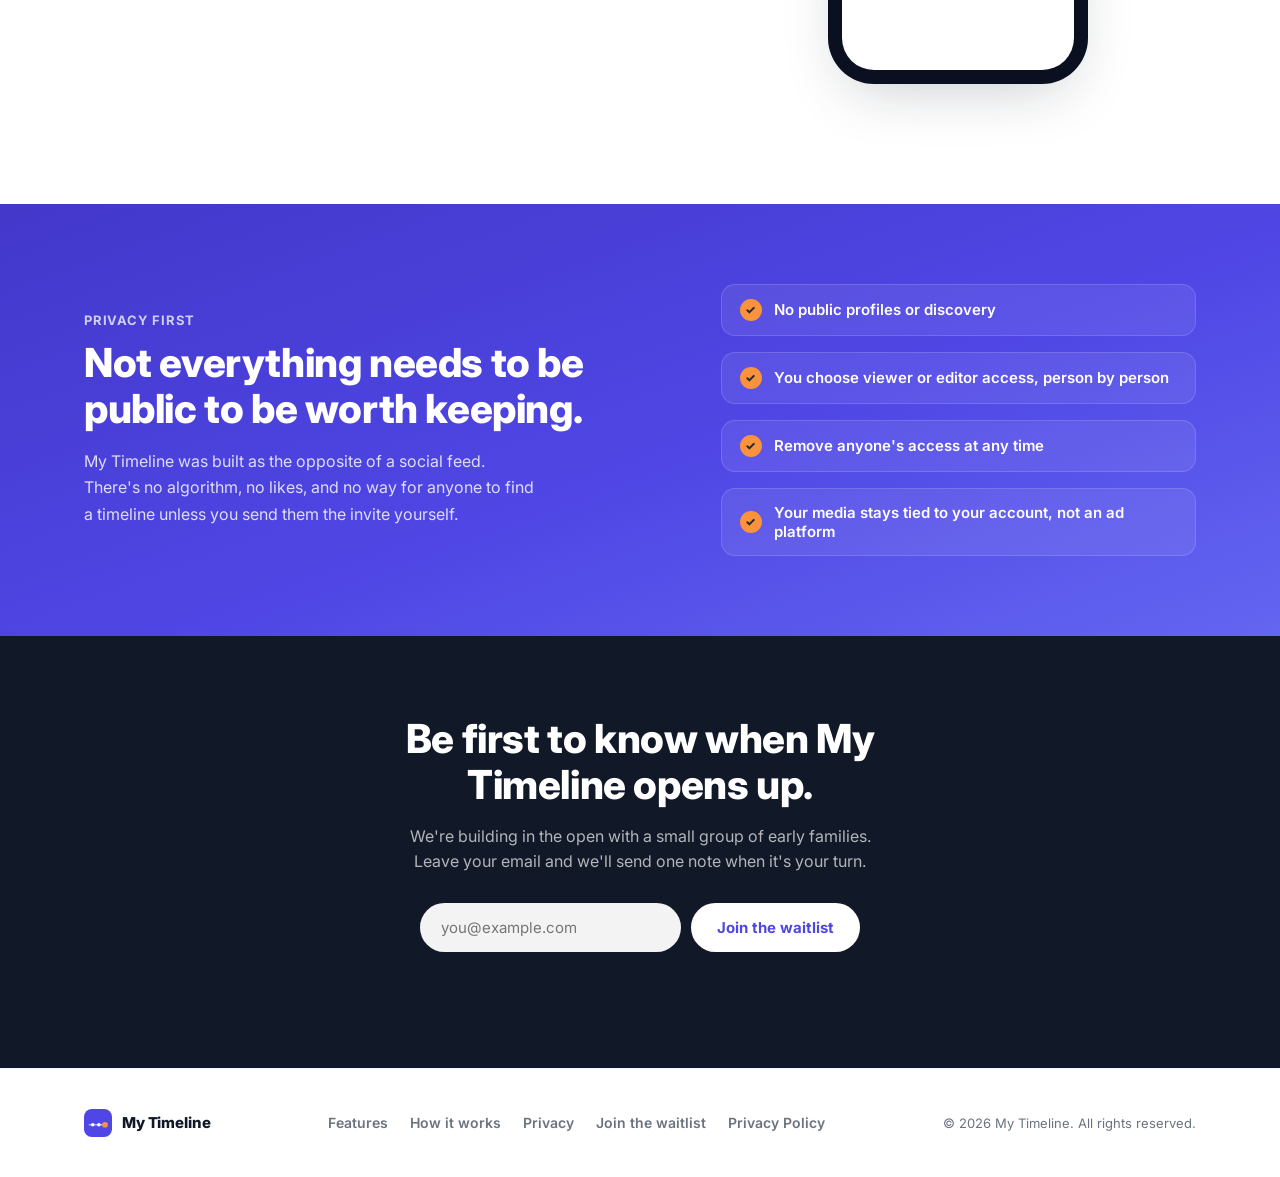
==== commit dfd6d939: "Add privacy policy page Needed for App Store Connect submission; covers data collected, third partie" ====
--- a/index.html
+++ b/index.html
@@ -340,6 +340,7 @@
       <a href="#how-it-works">How it works</a>
       <a href="#privacy">Privacy</a>
       <a href="#waitlist">Join the waitlist</a>
+      <a href="privacy.html">Privacy Policy</a>
     </nav>
     <p class="footer__copy">© <span id="year"></span> My Timeline. All rights reserved.</p>
   </div>
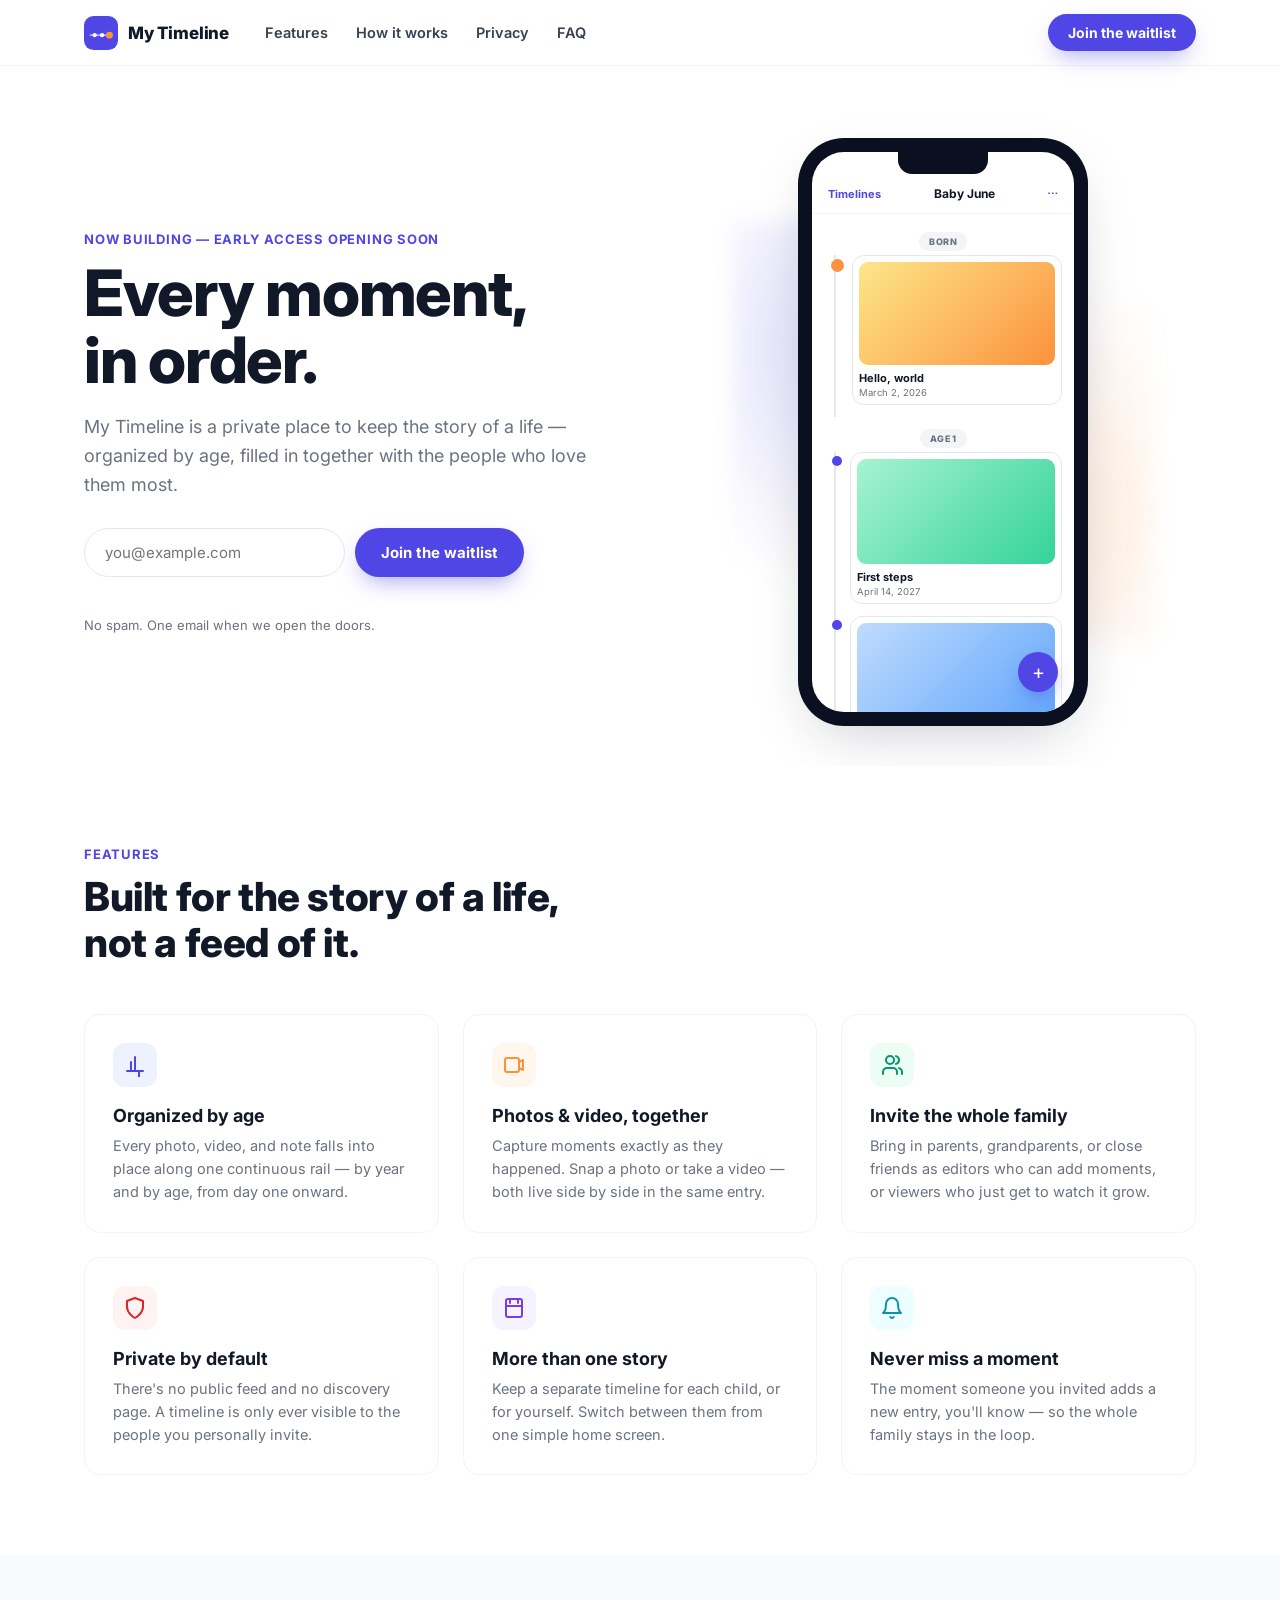
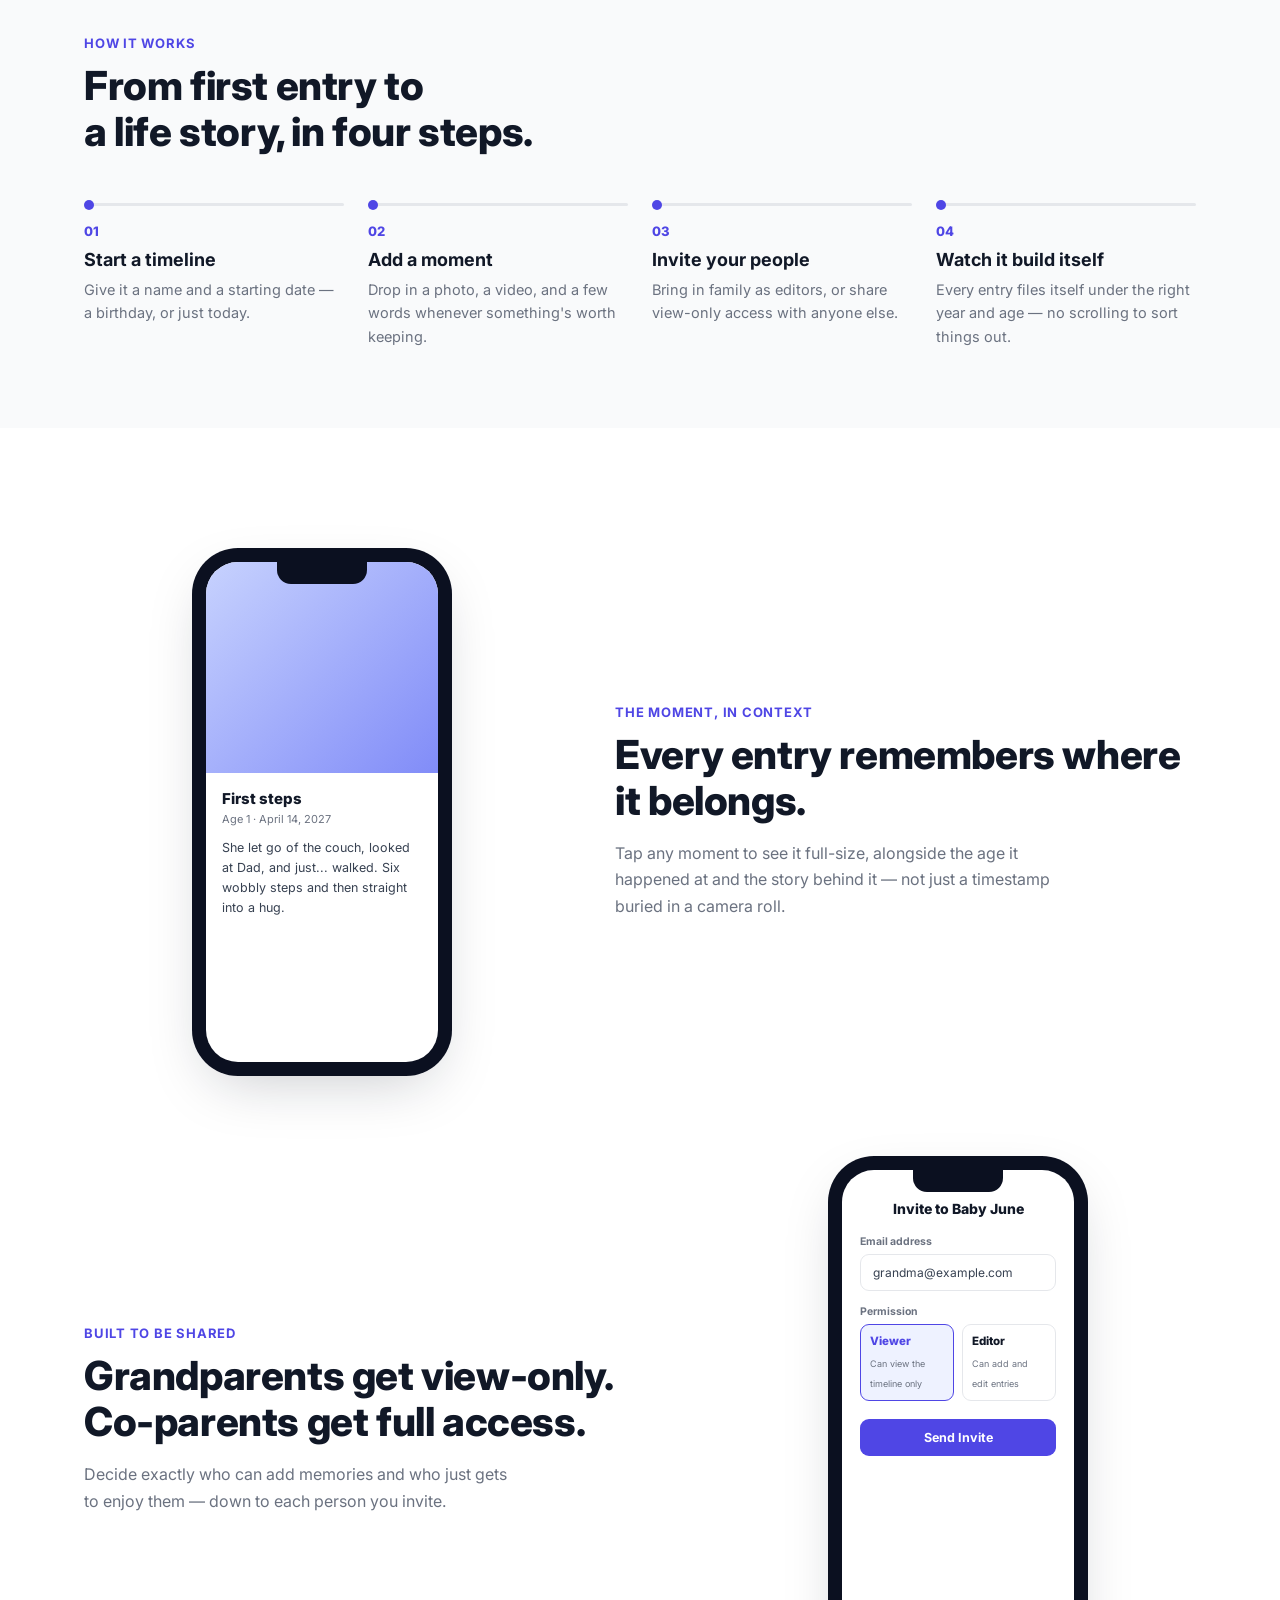
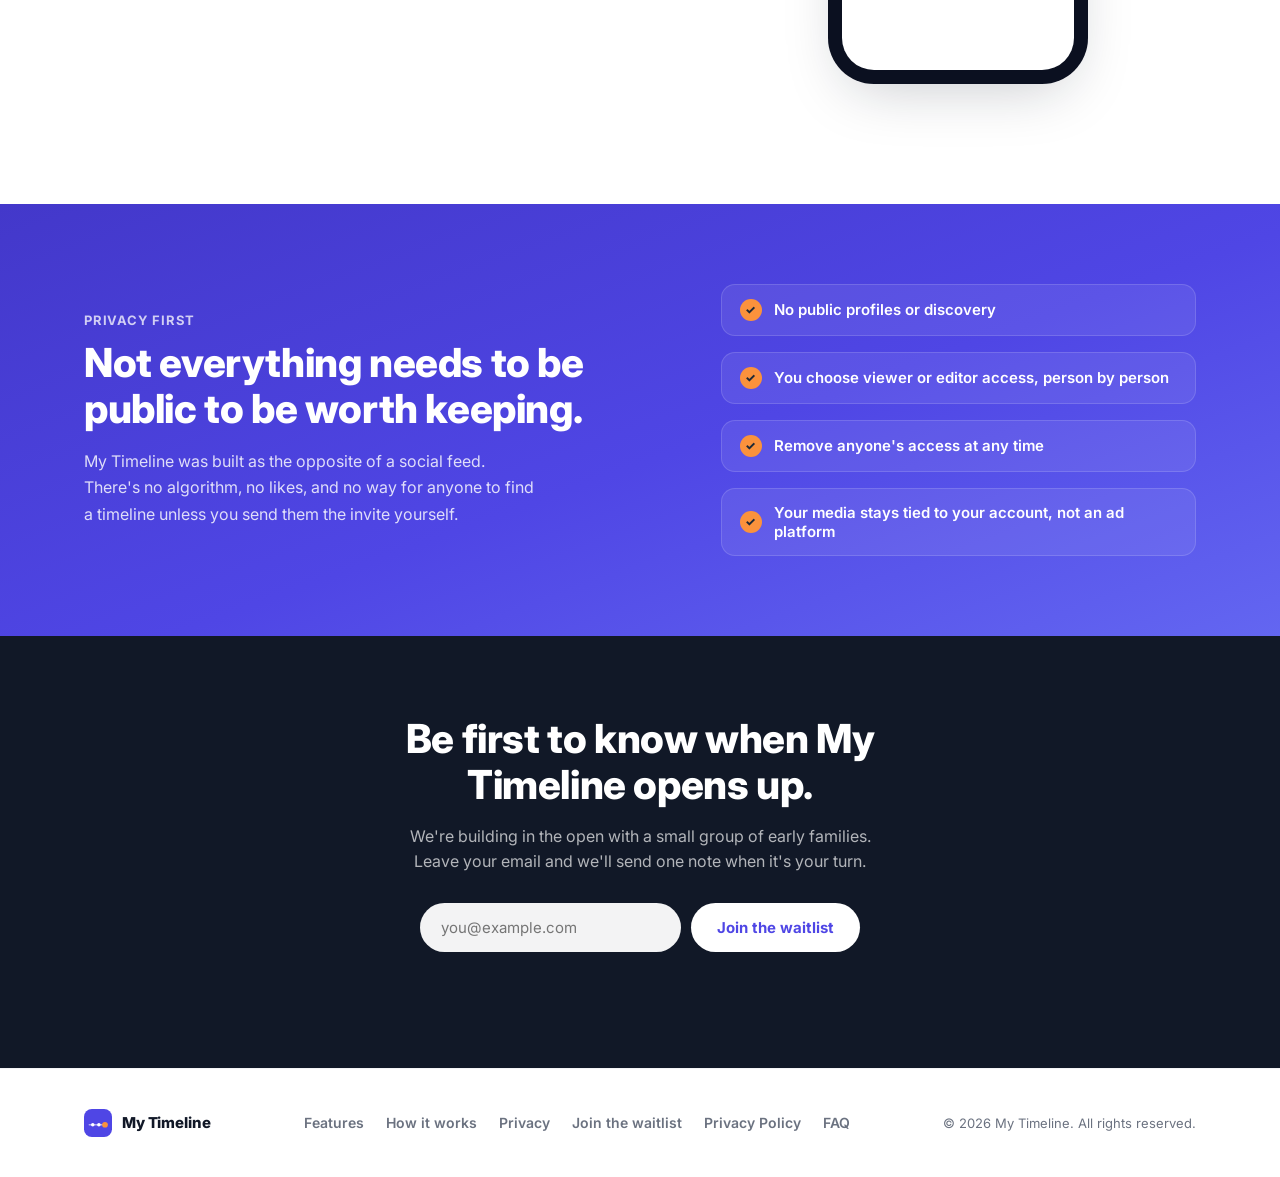
==== commit 871deeca: "Add FAQ page Adds a Common Questions accordion page and links it from the nav, mobile menu, and foot" ====
--- a/index.html
+++ b/index.html
@@ -34,6 +34,7 @@
       <a href="#features">Features</a>
       <a href="#how-it-works">How it works</a>
       <a href="#privacy">Privacy</a>
+      <a href="faq.html">FAQ</a>
     </nav>
 
     <a class="btn btn--primary btn--sm nav__cta" href="#waitlist">Join the waitlist</a>
@@ -47,6 +48,7 @@
     <a href="#features">Features</a>
     <a href="#how-it-works">How it works</a>
     <a href="#privacy">Privacy</a>
+    <a href="faq.html">FAQ</a>
     <a class="btn btn--primary" href="#waitlist">Join the waitlist</a>
   </div>
 </header>
@@ -341,6 +343,7 @@
       <a href="#privacy">Privacy</a>
       <a href="#waitlist">Join the waitlist</a>
       <a href="privacy.html">Privacy Policy</a>
+      <a href="faq.html">FAQ</a>
     </nav>
     <p class="footer__copy">© <span id="year"></span> My Timeline. All rights reserved.</p>
   </div>
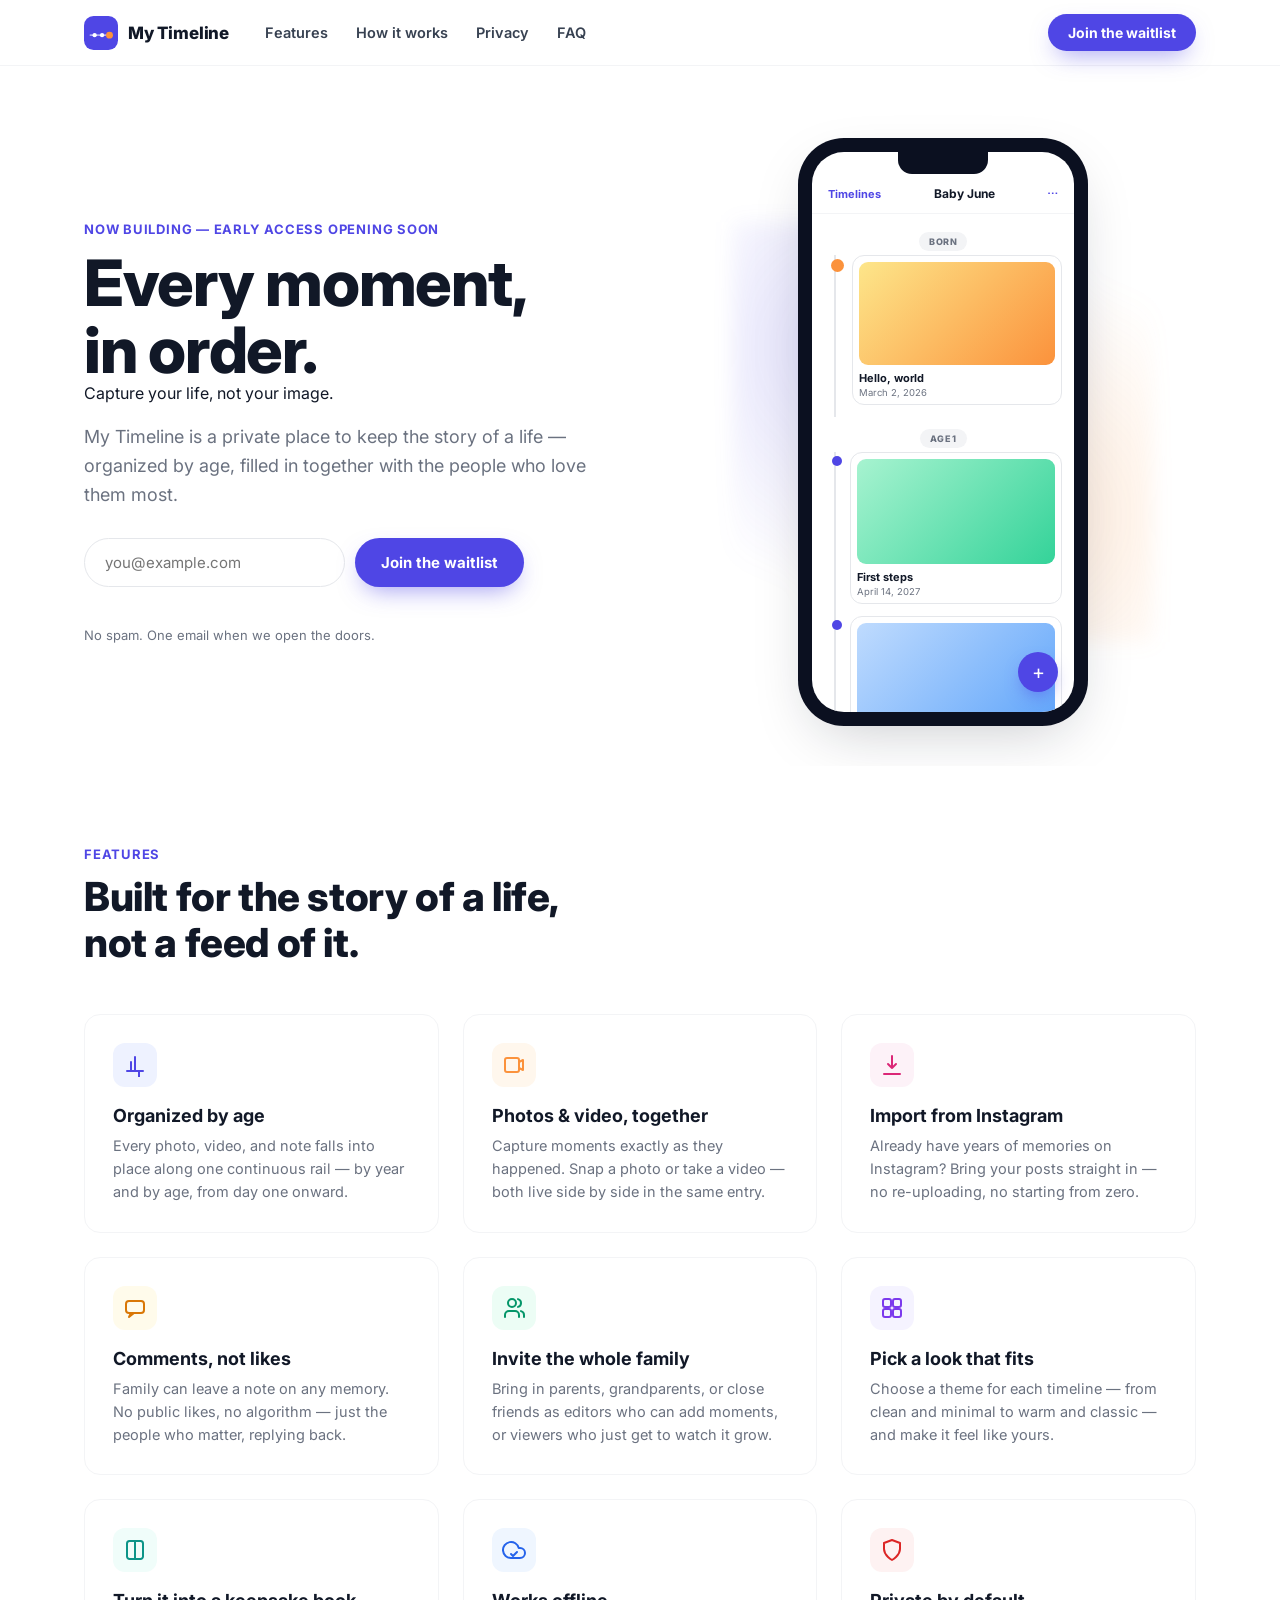
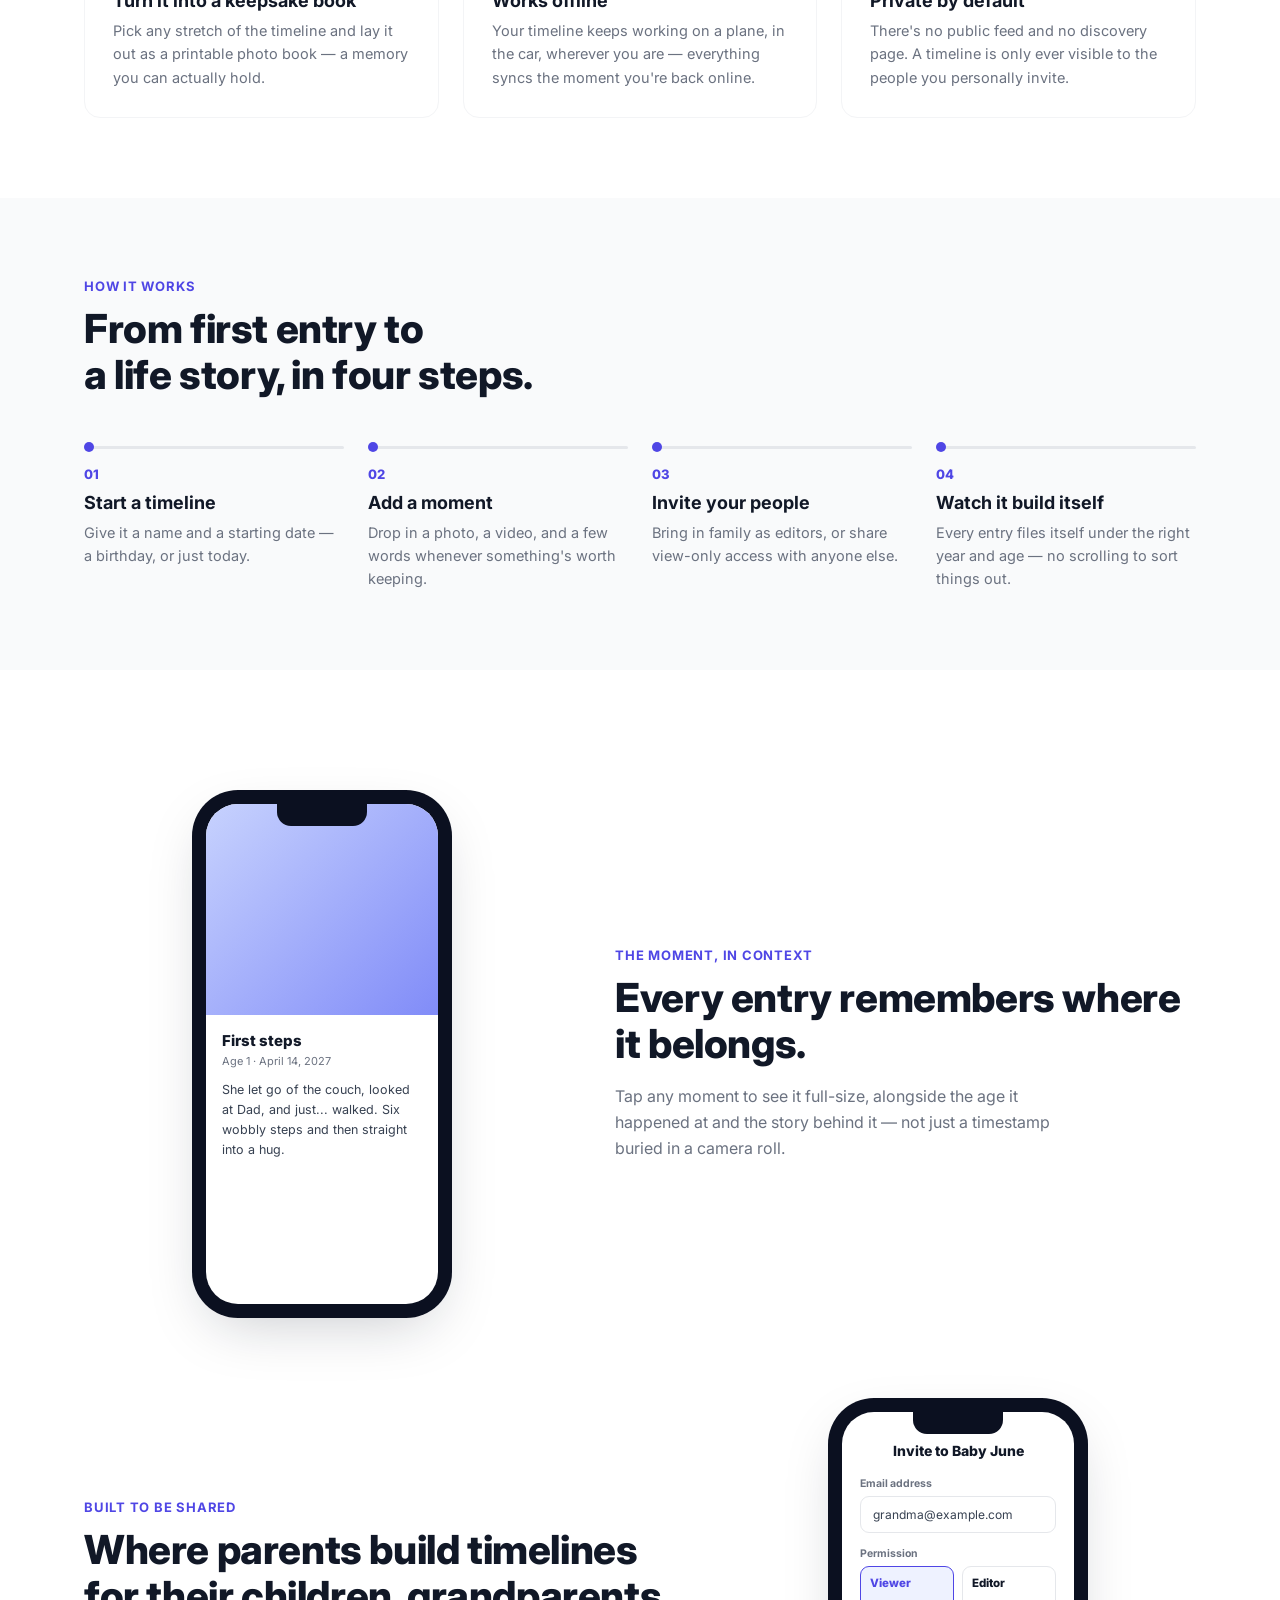
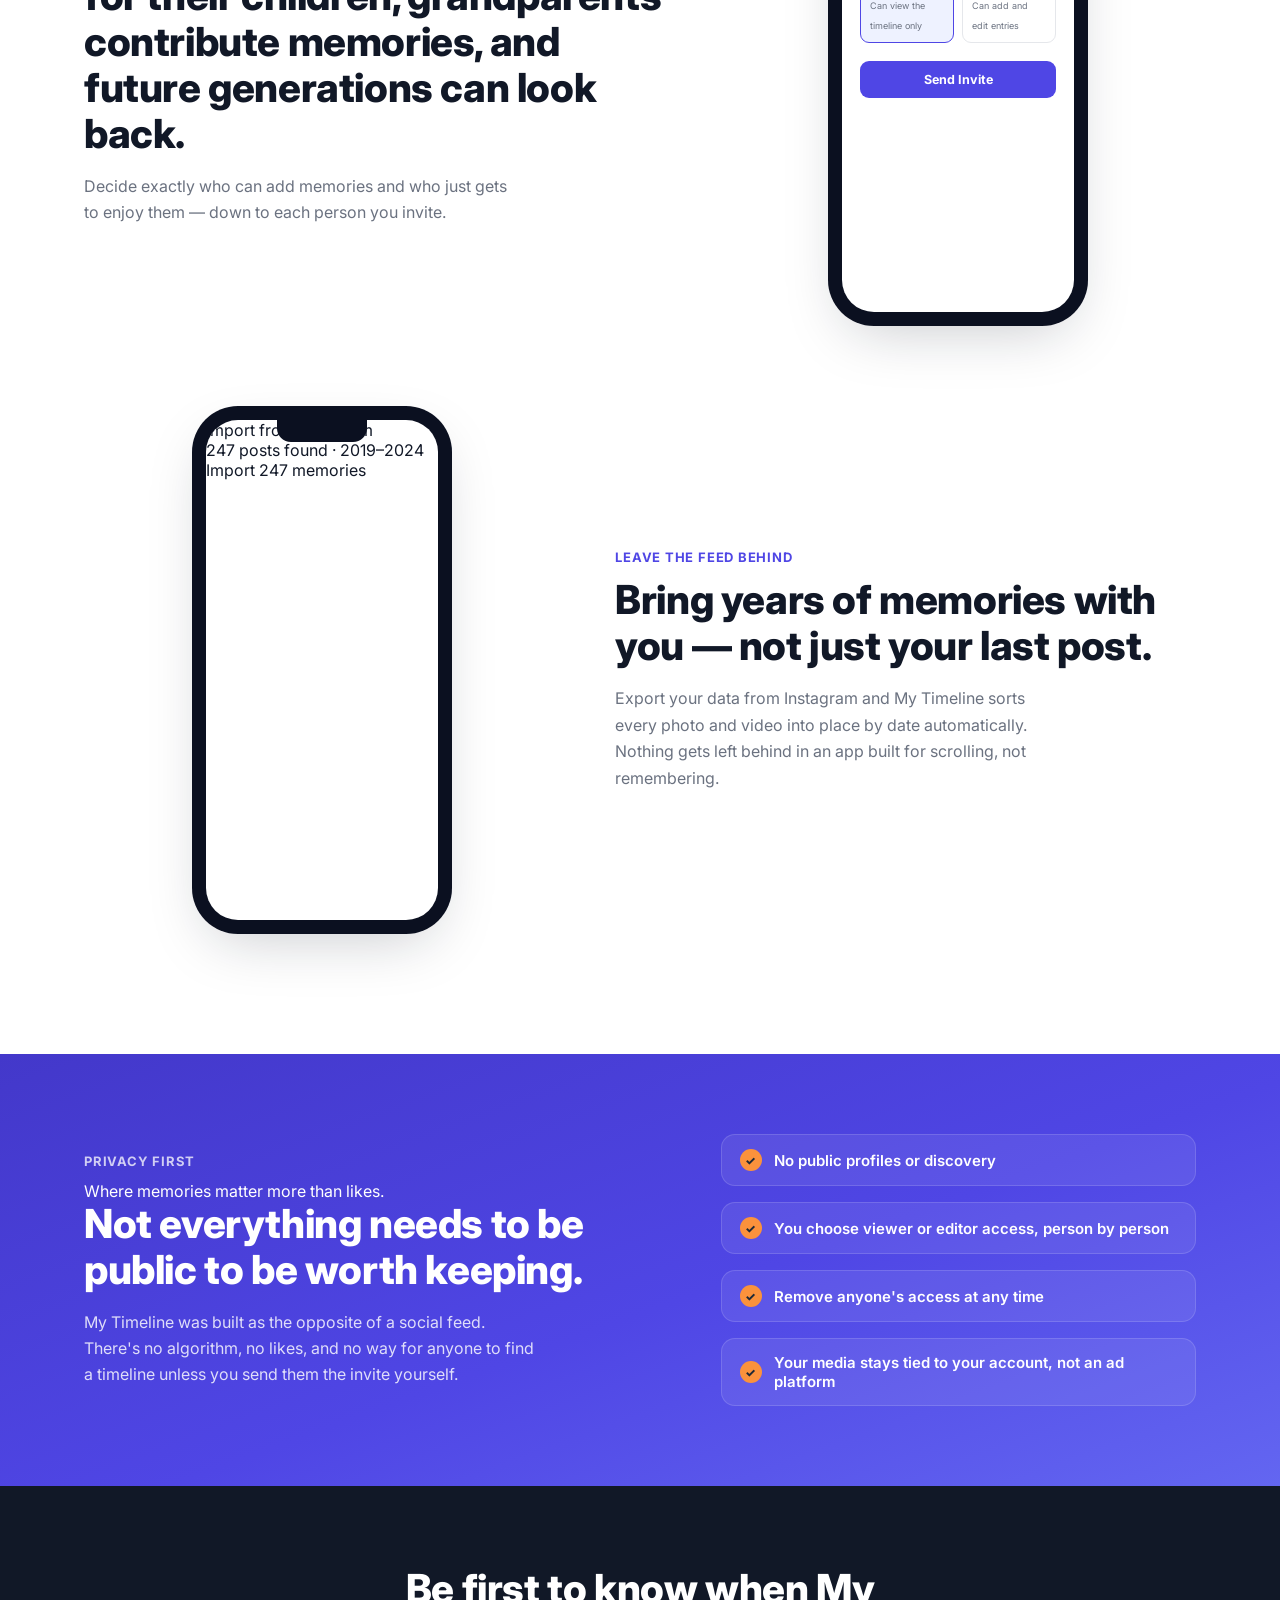
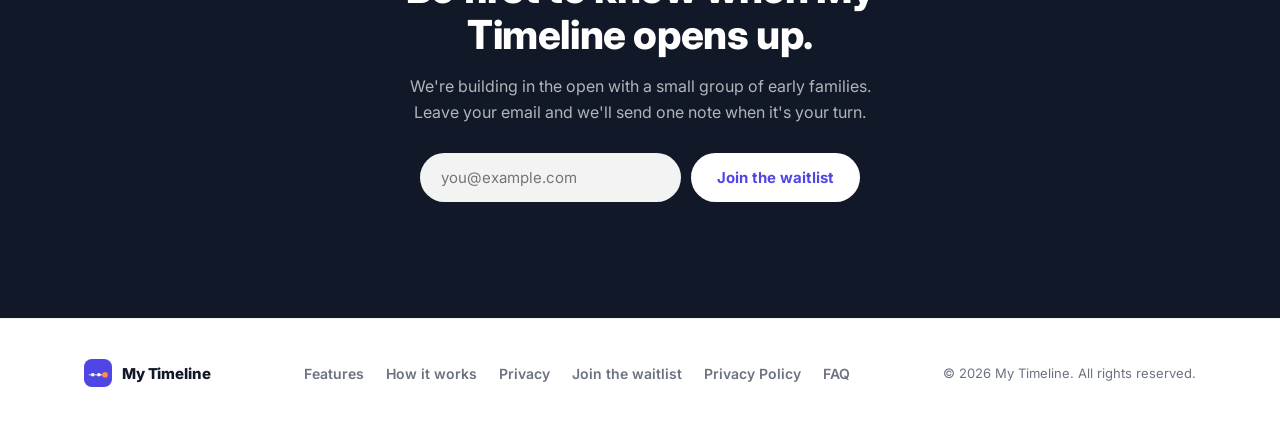
==== commit 83d81892: "Rewrite invite showcase headline around generational sharing" ====
--- a/index.html
+++ b/index.html
@@ -61,6 +61,7 @@
       <div class="hero__copy reveal">
         <p class="eyebrow">Now building — early access opening soon</p>
         <h1>Every moment,<br>in order.</h1>
+        <p class="hero__slogan">Capture your life, not your image.</p>
         <p class="hero__sub">
           My Timeline is a private place to keep the story of a life —
           organized by age, filled in together with the people who love them most.
@@ -160,6 +161,22 @@
         </article>
 
         <article class="feature-card reveal">
+          <div class="feature-card__icon" style="--icon-bg:#FDF2F8;--icon-fg:#DB2777">
+            <svg width="24" height="24" viewBox="0 0 24 24" fill="none"><path d="M12 3v12m0 0l-4-4m4 4l4-4M4 21h16" stroke="currentColor" stroke-width="2" stroke-linecap="round" stroke-linejoin="round"/></svg>
+          </div>
+          <h3>Import from Instagram</h3>
+          <p>Already have years of memories on Instagram? Bring your posts straight in — no re-uploading, no starting from zero.</p>
+        </article>
+
+        <article class="feature-card reveal">
+          <div class="feature-card__icon" style="--icon-bg:#FFFBEB;--icon-fg:#D97706">
+            <svg width="24" height="24" viewBox="0 0 24 24" fill="none"><rect x="3" y="5" width="18" height="12" rx="3" stroke="currentColor" stroke-width="2"/><path d="M8 17l-2 4 5-4" stroke="currentColor" stroke-width="2" stroke-linejoin="round"/></svg>
+          </div>
+          <h3>Comments, not likes</h3>
+          <p>Family can leave a note on any memory. No public likes, no algorithm — just the people who matter, replying back.</p>
+        </article>
+
+        <article class="feature-card reveal">
           <div class="feature-card__icon" style="--icon-bg:#ECFDF5;--icon-fg:#059669">
             <svg width="24" height="24" viewBox="0 0 24 24" fill="none"><path d="M17 21v-2a4 4 0 0 0-4-4H7a4 4 0 0 0-4 4v2M10 11a4 4 0 1 0 0-8 4 4 0 0 0 0 8Z" stroke="currentColor" stroke-width="2" stroke-linecap="round" stroke-linejoin="round"/><path d="M22 21v-2a4 4 0 0 0-3-3.87M16 3.13a4 4 0 0 1 0 7.75" stroke="currentColor" stroke-width="2" stroke-linecap="round" stroke-linejoin="round"/></svg>
           </div>
@@ -168,27 +185,35 @@
         </article>
 
         <article class="feature-card reveal">
+          <div class="feature-card__icon" style="--icon-bg:#F5F3FF;--icon-fg:#7C3AED">
+            <svg width="24" height="24" viewBox="0 0 24 24" fill="none"><rect x="3" y="3" width="8" height="8" rx="2" stroke="currentColor" stroke-width="2"/><rect x="13" y="3" width="8" height="8" rx="2" stroke="currentColor" stroke-width="2"/><rect x="3" y="13" width="8" height="8" rx="2" stroke="currentColor" stroke-width="2"/><rect x="13" y="13" width="8" height="8" rx="2" stroke="currentColor" stroke-width="2"/></svg>
+          </div>
+          <h3>Pick a look that fits</h3>
+          <p>Choose a theme for each timeline — from clean and minimal to warm and classic — and make it feel like yours.</p>
+        </article>
+
+        <article class="feature-card reveal">
+          <div class="feature-card__icon" style="--icon-bg:#F0FDFA;--icon-fg:#0D9488">
+            <svg width="24" height="24" viewBox="0 0 24 24" fill="none"><path d="M4 5.5A2.5 2.5 0 0 1 6.5 3H12v18H6.5A2.5 2.5 0 0 1 4 18.5v-13Z" stroke="currentColor" stroke-width="2" stroke-linejoin="round"/><path d="M20 5.5A2.5 2.5 0 0 0 17.5 3H12v18h5.5a2.5 2.5 0 0 0 2.5-2.5v-13Z" stroke="currentColor" stroke-width="2" stroke-linejoin="round"/></svg>
+          </div>
+          <h3>Turn it into a keepsake book</h3>
+          <p>Pick any stretch of the timeline and lay it out as a printable photo book — a memory you can actually hold.</p>
+        </article>
+
+        <article class="feature-card reveal">
+          <div class="feature-card__icon" style="--icon-bg:#EFF6FF;--icon-fg:#2563EB">
+            <svg width="24" height="24" viewBox="0 0 24 24" fill="none"><path d="M18 10h-1.26A8 8 0 1 0 9 20h9a5 5 0 0 0 0-10Z" stroke="currentColor" stroke-width="2" stroke-linejoin="round"/><path d="M9 16l2 2 4-4" stroke="currentColor" stroke-width="2" stroke-linecap="round" stroke-linejoin="round"/></svg>
+          </div>
+          <h3>Works offline</h3>
+          <p>Your timeline keeps working on a plane, in the car, wherever you are — everything syncs the moment you're back online.</p>
+        </article>
+
+        <article class="feature-card reveal">
           <div class="feature-card__icon" style="--icon-bg:#FEF2F2;--icon-fg:#DC2626">
             <svg width="24" height="24" viewBox="0 0 24 24" fill="none"><path d="M12 22s8-4.5 8-11V5l-8-3-8 3v6c0 6.5 8 11 8 11Z" stroke="currentColor" stroke-width="2" stroke-linejoin="round"/></svg>
           </div>
           <h3>Private by default</h3>
           <p>There's no public feed and no discovery page. A timeline is only ever visible to the people you personally invite.</p>
-        </article>
-
-        <article class="feature-card reveal">
-          <div class="feature-card__icon" style="--icon-bg:#F5F3FF;--icon-fg:#7C3AED">
-            <svg width="24" height="24" viewBox="0 0 24 24" fill="none"><rect x="4" y="3" width="16" height="18" rx="2" stroke="currentColor" stroke-width="2"/><path d="M8 3v4M16 3v4M4 10h16" stroke="currentColor" stroke-width="2" stroke-linecap="round"/></svg>
-          </div>
-          <h3>More than one story</h3>
-          <p>Keep a separate timeline for each child, or for yourself. Switch between them from one simple home screen.</p>
-        </article>
-
-        <article class="feature-card reveal">
-          <div class="feature-card__icon" style="--icon-bg:#ECFEFF;--icon-fg:#0891B2">
-            <svg width="24" height="24" viewBox="0 0 24 24" fill="none"><path d="M18 8a6 6 0 1 0-12 0c0 7-3 9-3 9h18s-3-2-3-9Z" stroke="currentColor" stroke-width="2" stroke-linejoin="round"/><path d="M13.73 21a2 2 0 0 1-3.46 0" stroke="currentColor" stroke-width="2" stroke-linecap="round"/></svg>
-          </div>
-          <h3>Never miss a moment</h3>
-          <p>The moment someone you invited adds a new entry, you'll know — so the whole family stays in the loop.</p>
         </article>
 
       </div>
@@ -280,8 +305,37 @@
       </div>
       <div class="showcase__copy reveal reveal--delay-1">
         <p class="eyebrow">Built to be shared</p>
-        <h2>Grandparents get view-only. Co-parents get full access.</h2>
+        <h2>Where parents build timelines for their children, grandparents contribute memories, and future generations can look back.</h2>
         <p class="showcase__sub">Decide exactly who can add memories and who just gets to enjoy them — down to each person you invite.</p>
+      </div>
+    </div>
+
+    <div class="wrap showcase__row">
+      <div class="showcase__art reveal" aria-hidden="true">
+        <div class="phone phone--md">
+          <div class="phone__notch"></div>
+          <div class="phone__screen">
+            <div class="mock-import">
+              <p class="mock-import__title">Import from Instagram</p>
+              <p class="mock-import__found">247 posts found · 2019–2024</p>
+              <div class="mock-import__grid">
+                <div class="mock-import__tile mock-import__tile--a"></div>
+                <div class="mock-import__tile mock-import__tile--b"></div>
+                <div class="mock-import__tile mock-import__tile--c"></div>
+                <div class="mock-import__tile mock-import__tile--d"></div>
+                <div class="mock-import__tile mock-import__tile--e"></div>
+                <div class="mock-import__tile mock-import__tile--f"></div>
+              </div>
+              <div class="mock-import__bar"><div class="mock-import__bar-fill"></div></div>
+              <div class="mock-import__btn">Import 247 memories</div>
+            </div>
+          </div>
+        </div>
+      </div>
+      <div class="showcase__copy reveal reveal--delay-1">
+        <p class="eyebrow">Leave the feed behind</p>
+        <h2>Bring years of memories with you — not just your last post.</h2>
+        <p class="showcase__sub">Export your data from Instagram and My Timeline sorts every photo and video into place by date automatically. Nothing gets left behind in an app built for scrolling, not remembering.</p>
       </div>
     </div>
   </section>
@@ -291,6 +345,7 @@
     <div class="wrap privacy__inner">
       <div class="reveal">
         <p class="eyebrow eyebrow--light">Privacy first</p>
+        <p class="privacy__slogan">Where memories matter more than likes.</p>
         <h2>Not everything needs to be public to be worth keeping.</h2>
         <p class="privacy__sub">My Timeline was built as the opposite of a social feed. There's no algorithm, no likes, and no way for anyone to find a timeline unless you send them the invite yourself.</p>
       </div>
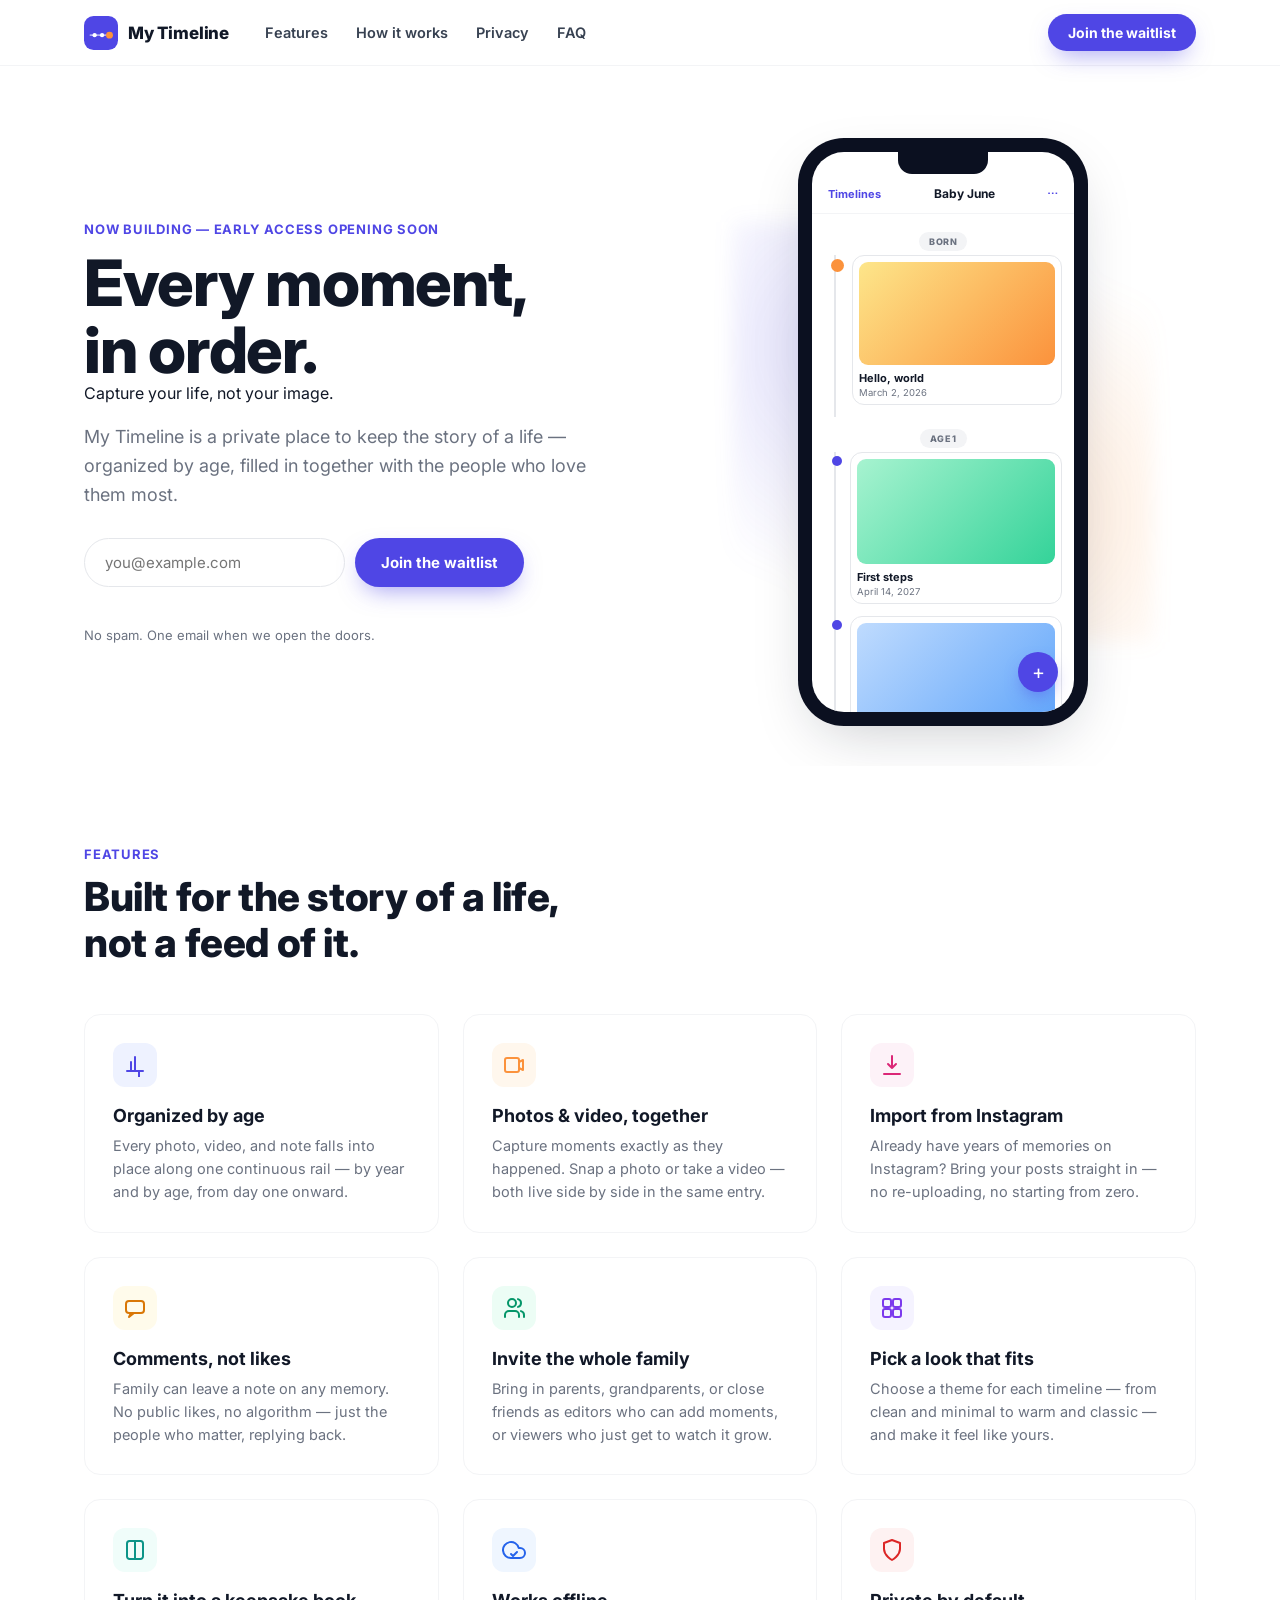
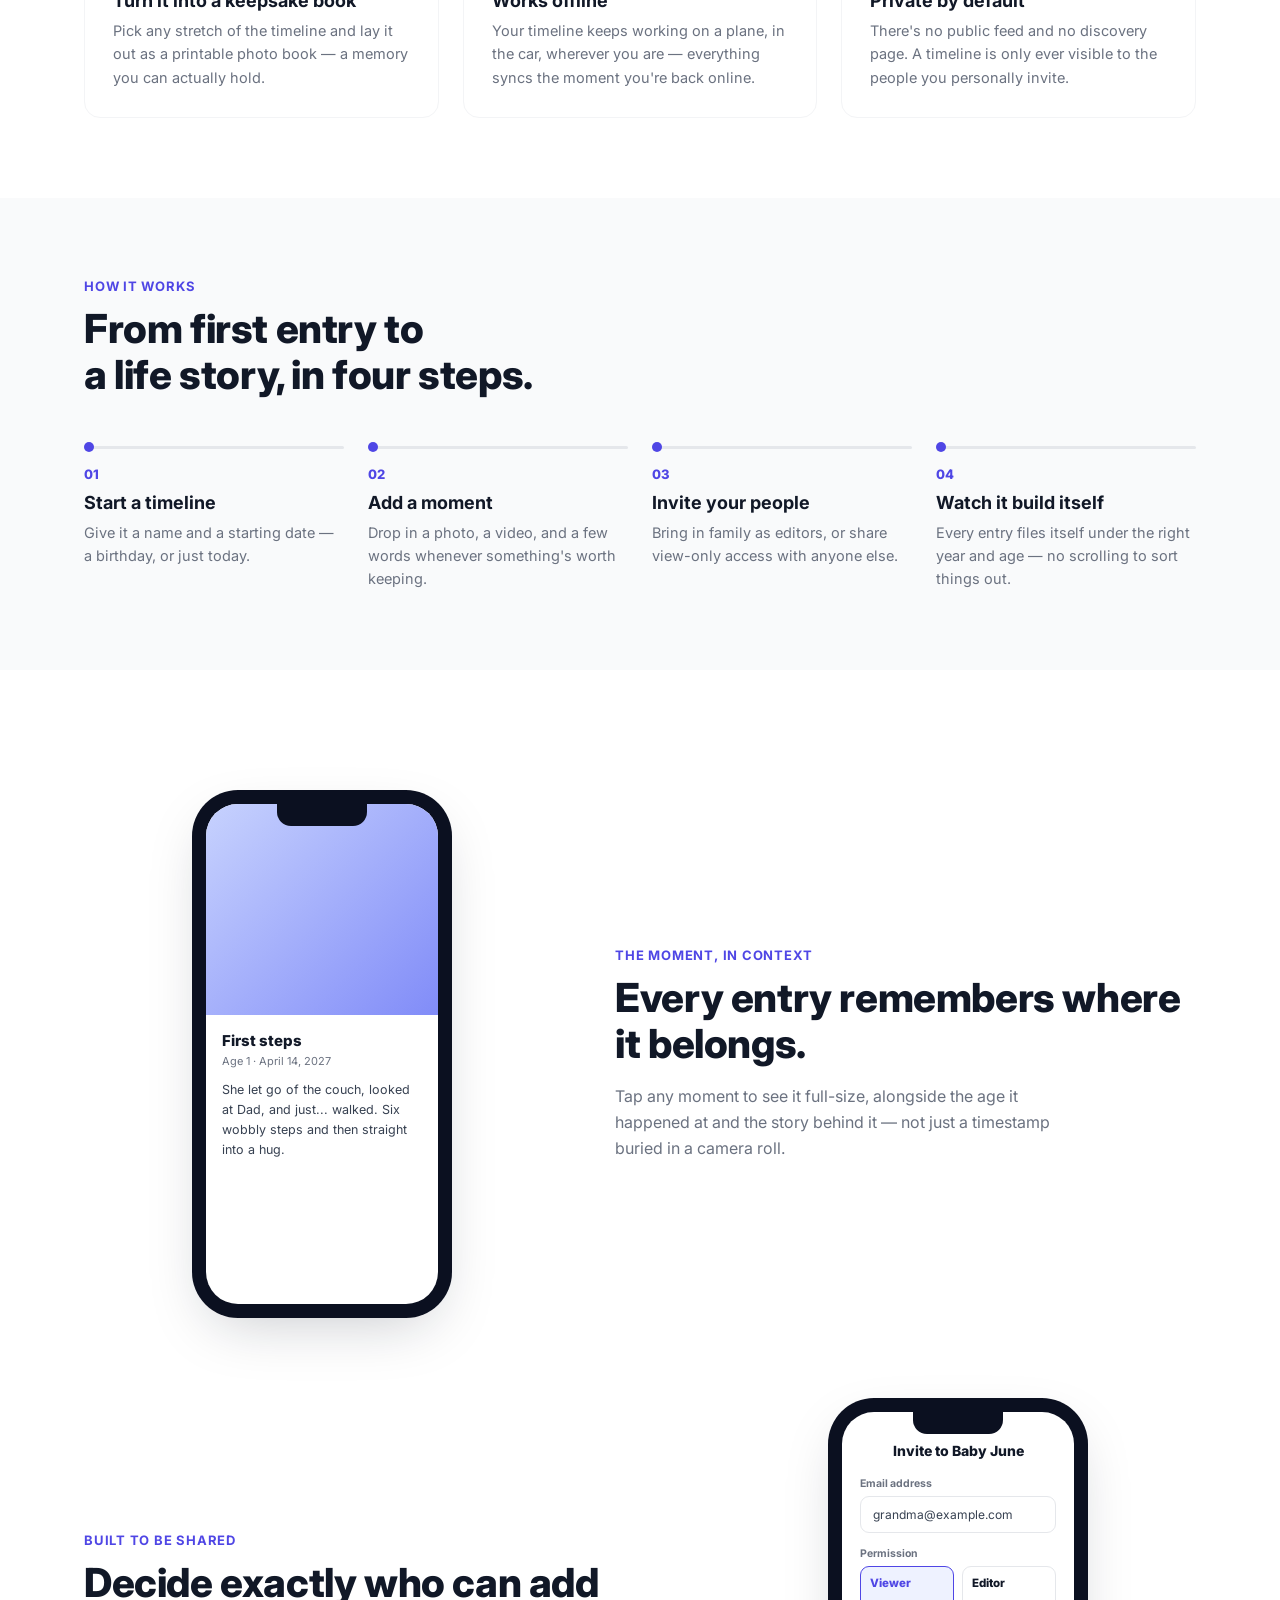
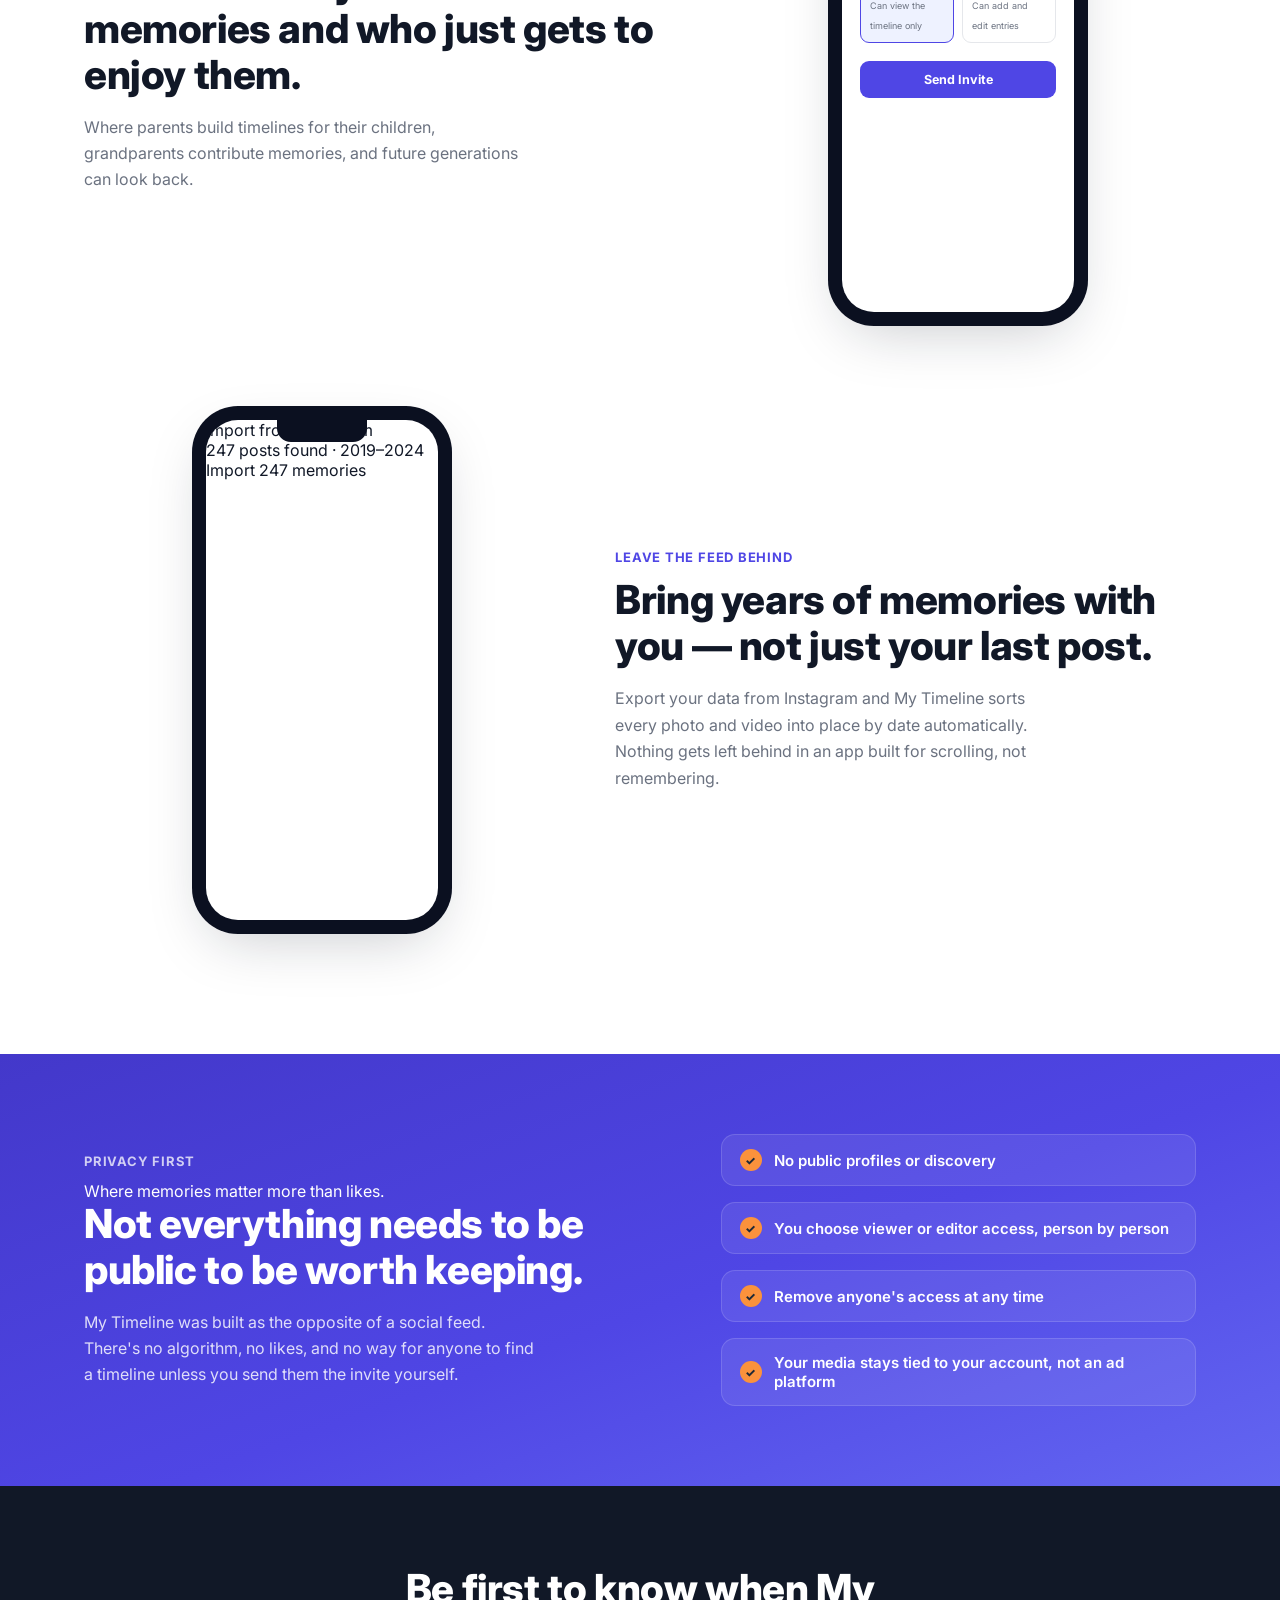
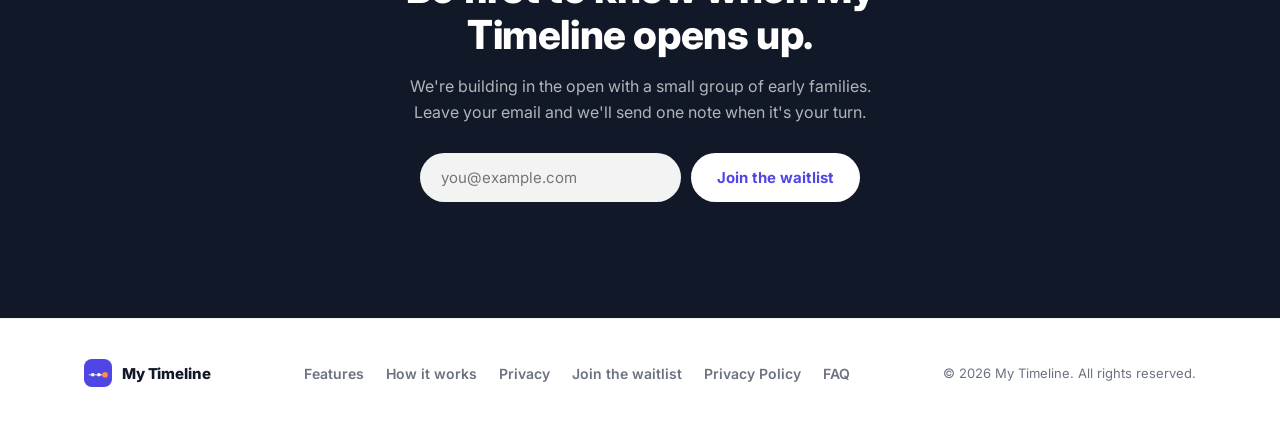
==== commit 13c4c45d: "Swap invite showcase headline and subtext" ====
--- a/index.html
+++ b/index.html
@@ -305,8 +305,8 @@
       </div>
       <div class="showcase__copy reveal reveal--delay-1">
         <p class="eyebrow">Built to be shared</p>
-        <h2>Where parents build timelines for their children, grandparents contribute memories, and future generations can look back.</h2>
-        <p class="showcase__sub">Decide exactly who can add memories and who just gets to enjoy them — down to each person you invite.</p>
+        <h2>Decide exactly who can add memories and who just gets to enjoy them.</h2>
+        <p class="showcase__sub">Where parents build timelines for their children, grandparents contribute memories, and future generations can look back.</p>
       </div>
     </div>
 
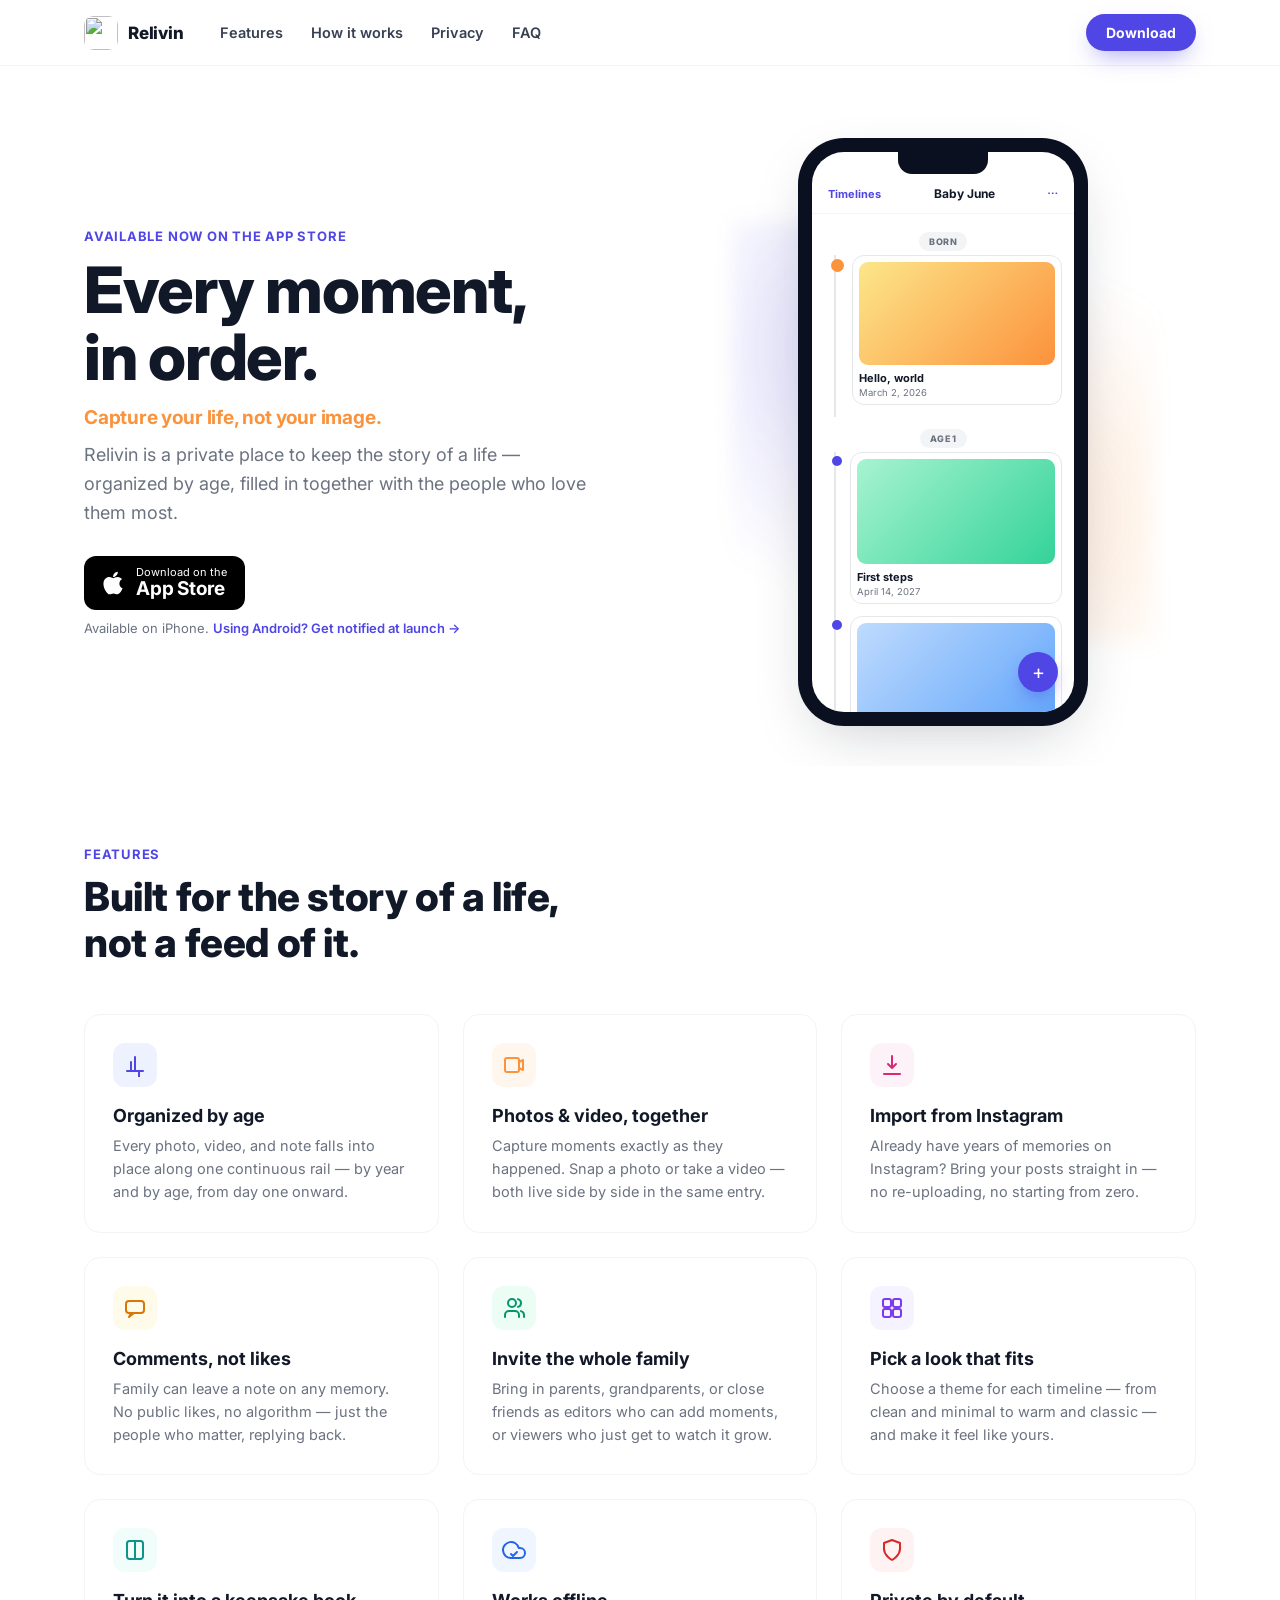
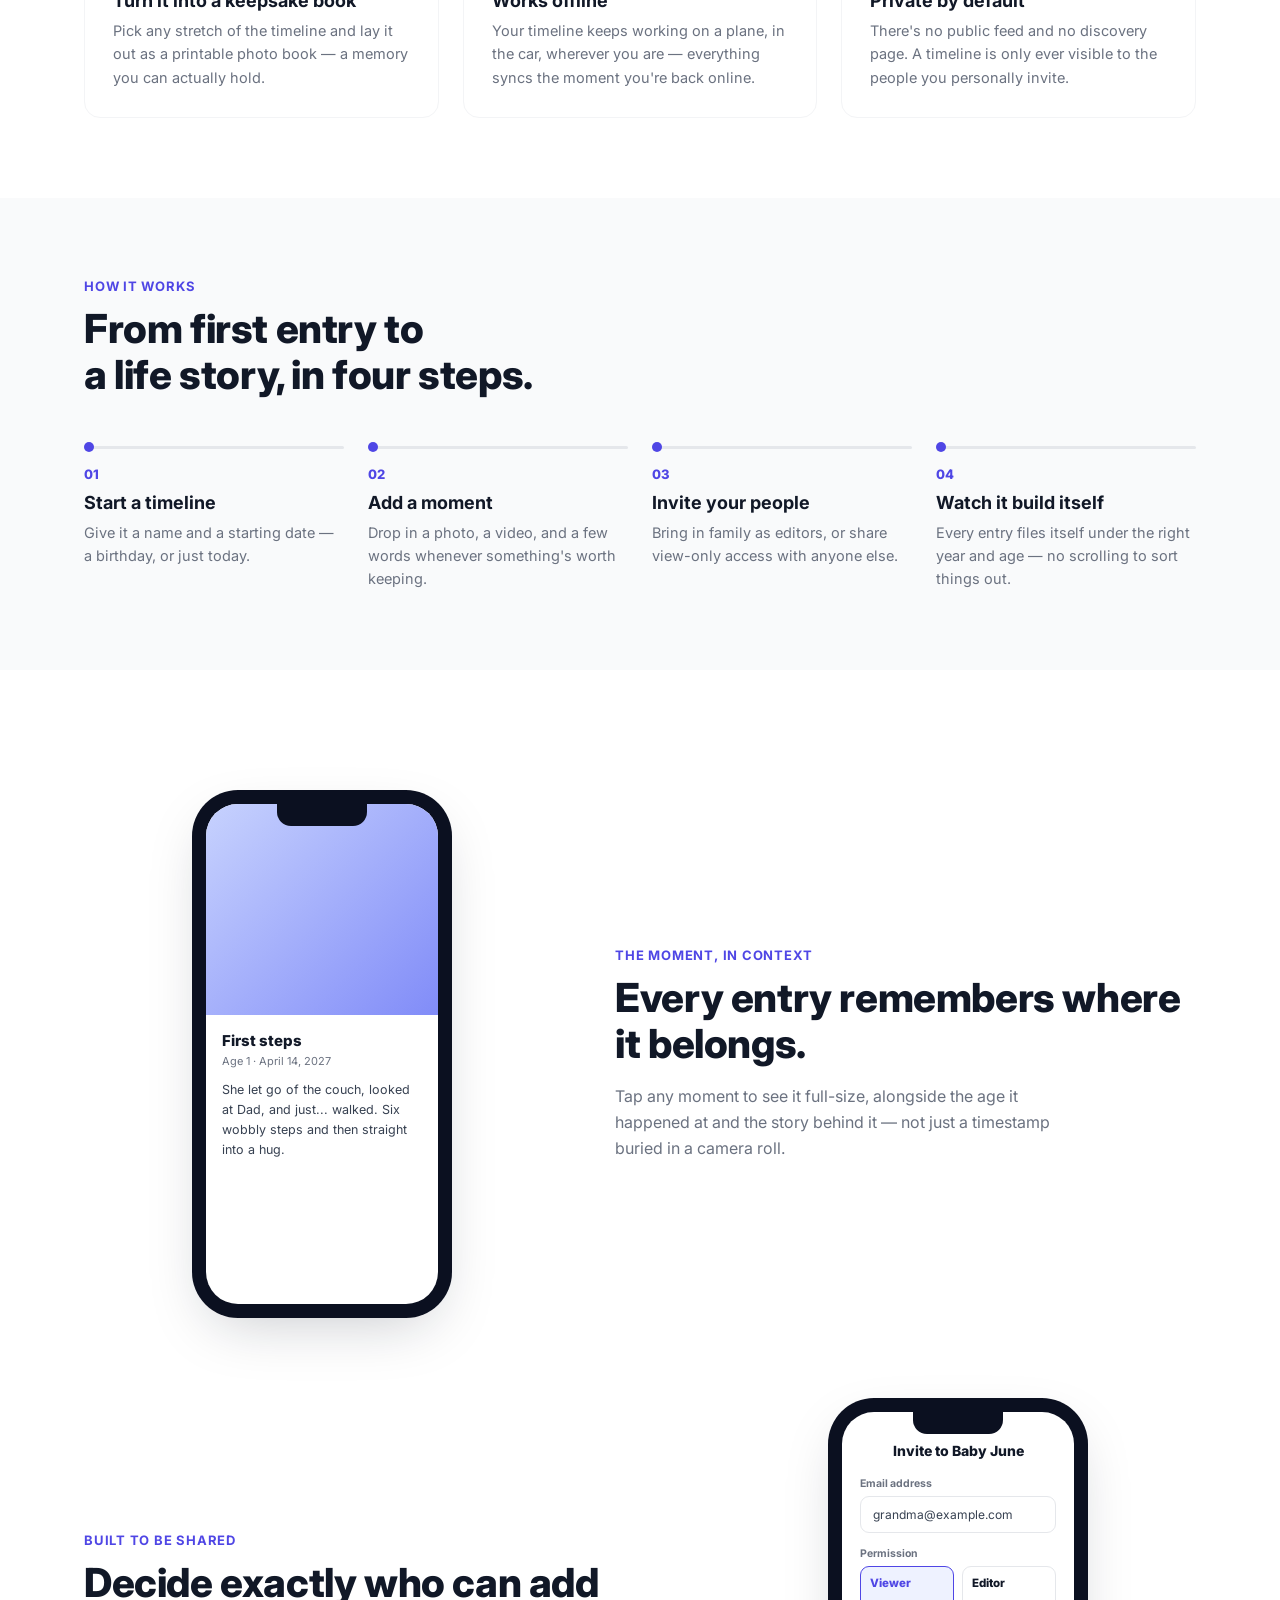
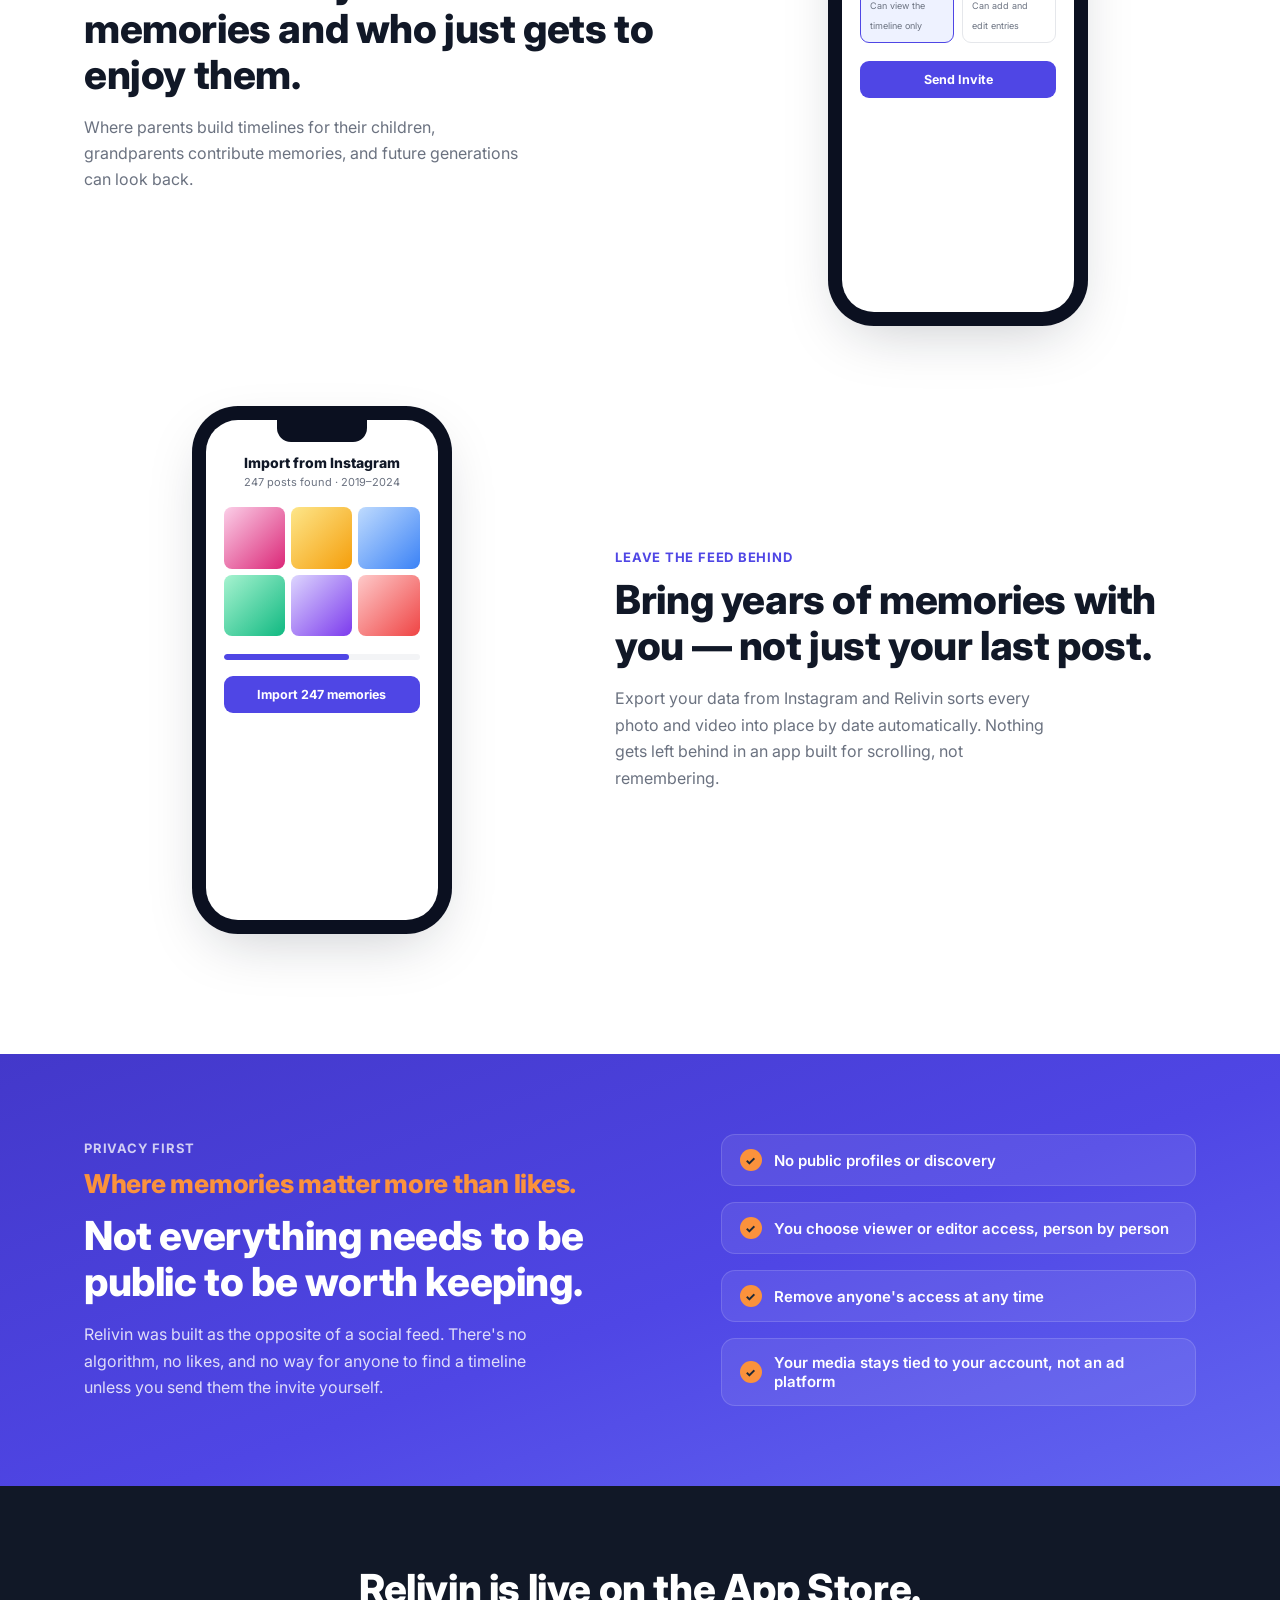
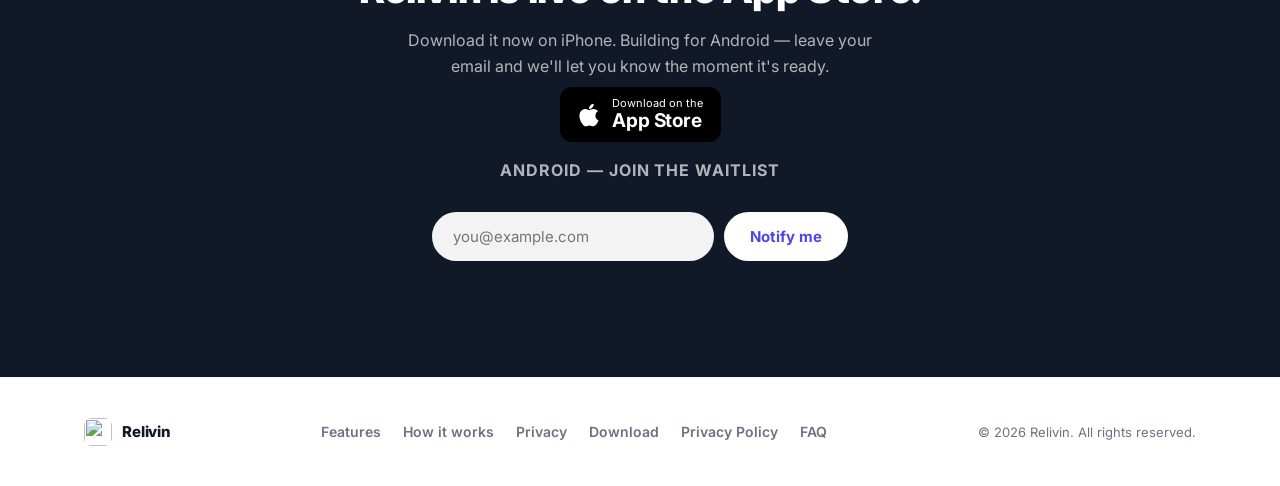
==== commit 76305d7c: "Link download CTAs directly to the App Store Relivin is now live on the App Store, so all waitlist C" ====
--- a/index.html
+++ b/index.html
@@ -3,9 +3,20 @@
 <head>
 <meta charset="UTF-8" />
 <meta name="viewport" content="width=device-width, initial-scale=1.0" />
-<title>My Timeline — A private timeline for the people you love</title>
-<meta name="description" content="My Timeline is a private, collaborative app for capturing a life story as it happens — organized by age, shared only with the family and friends you invite." />
+<title>Relivin — A private timeline for the people you love</title>
+<meta name="description" content="Relivin is a private, collaborative app for capturing a life story as it happens — organized by age, shared only with the family and friends you invite." />
+<link rel="canonical" href="https://relivin.app/" />
 <link rel="icon" href="assets/favicon.png" />
+<link rel="apple-touch-icon" href="assets/icon-no-text.png" />
+<meta property="og:type" content="website" />
+<meta property="og:url" content="https://relivin.app/" />
+<meta property="og:title" content="Relivin — A private timeline for the people you love" />
+<meta property="og:description" content="A private, collaborative app for capturing a life story as it happens — organized by age, shared only with the family and friends you invite." />
+<meta property="og:image" content="https://relivin.app/assets/icon.png" />
+<meta name="twitter:card" content="summary_large_image" />
+<meta name="twitter:title" content="Relivin — A private timeline for the people you love" />
+<meta name="twitter:description" content="A private, collaborative app for capturing a life story as it happens — organized by age, shared only with the family and friends you invite." />
+<meta name="twitter:image" content="https://relivin.app/assets/icon.png" />
 <link rel="preconnect" href="https://fonts.googleapis.com" />
 <link rel="preconnect" href="https://fonts.gstatic.com" crossorigin />
 <link href="https://fonts.googleapis.com/css2?family=Inter:wght@400;500;600;700;800&display=swap" rel="stylesheet" />
@@ -18,26 +29,18 @@
 <header class="nav" id="top">
   <div class="wrap nav__inner">
     <a class="brand" href="#top">
-      <span class="brand__mark" aria-hidden="true">
-        <svg width="34" height="34" viewBox="0 0 64 64" fill="none" xmlns="http://www.w3.org/2000/svg">
-          <rect width="64" height="64" rx="18" fill="#4F46E5"/>
-          <line x1="12" y1="36" x2="52" y2="36" stroke="rgba(255,255,255,0.55)" stroke-width="3" stroke-linecap="round"/>
-          <circle cx="20" cy="36" r="4" fill="#fff"/>
-          <circle cx="34" cy="36" r="4" fill="#fff"/>
-          <circle cx="48" cy="36" r="6.5" fill="#FB923C"/>
-        </svg>
-      </span>
-      <span class="brand__word">My Timeline</span>
+      <img class="brand__mark-img" src="assets/icon-no-text.png" alt="" width="34" height="34" />
+      <span class="brand__word">Relivin</span>
     </a>
 
     <nav class="nav__links" aria-label="Primary">
       <a href="#features">Features</a>
       <a href="#how-it-works">How it works</a>
       <a href="#privacy">Privacy</a>
-      <a href="faq.html">FAQ</a>
+      <a href="faq">FAQ</a>
     </nav>
 
-    <a class="btn btn--primary btn--sm nav__cta" href="#waitlist">Join the waitlist</a>
+    <a class="btn btn--primary btn--sm nav__cta" href="https://apps.apple.com/us/app/relivin/id6789972532" target="_blank" rel="noopener">Download</a>
 
     <button class="nav__toggle" id="navToggle" aria-expanded="false" aria-controls="mobileMenu" aria-label="Open menu">
       <span></span><span></span><span></span>
@@ -48,8 +51,8 @@
     <a href="#features">Features</a>
     <a href="#how-it-works">How it works</a>
     <a href="#privacy">Privacy</a>
-    <a href="faq.html">FAQ</a>
-    <a class="btn btn--primary" href="#waitlist">Join the waitlist</a>
+    <a href="faq">FAQ</a>
+    <a class="btn btn--primary" href="https://apps.apple.com/us/app/relivin/id6789972532" target="_blank" rel="noopener">Download on the App Store</a>
   </div>
 </header>
 
@@ -59,25 +62,23 @@
   <section class="hero">
     <div class="wrap hero__inner">
       <div class="hero__copy reveal">
-        <p class="eyebrow">Now building — early access opening soon</p>
+        <p class="eyebrow">Available now on the App Store</p>
         <h1>Every moment,<br>in order.</h1>
         <p class="hero__slogan">Capture your life, not your image.</p>
         <p class="hero__sub">
-          My Timeline is a private place to keep the story of a life —
+          Relivin is a private place to keep the story of a life —
           organized by age, filled in together with the people who love them most.
         </p>
 
-        <form class="waitlist-form" id="heroForm" novalidate>
-          <label class="sr-only" for="heroEmail">Email address</label>
-          <input class="waitlist-form__input" id="heroEmail" type="email" name="email" placeholder="you@example.com" autocomplete="email" required />
-          <button class="btn btn--primary" type="submit">
-            <span class="btn__label">Join the waitlist</span>
-            <span class="btn__spinner" aria-hidden="true"></span>
-          </button>
-        </form>
-        <p class="waitlist-form__status" id="heroStatus" role="status" aria-live="polite"></p>
-
-        <p class="hero__note">No spam. One email when we open the doors.</p>
+        <a class="store-badge" href="https://apps.apple.com/us/app/relivin/id6789972532" target="_blank" rel="noopener">
+          <svg class="store-badge__icon" width="26" height="26" viewBox="0 0 384 512" fill="currentColor" aria-hidden="true"><path d="M318.7 268.7c-.2-36.7 16.4-64.4 50-84.8-18.8-26.9-47.2-41.7-84.7-44.6-35.5-2.8-74.3 20.7-88.5 20.7-15 0-49.4-19.7-76.4-19.7C63.3 141 4 184.8 4 273.5q0 39.3 14.4 81.2c12.8 36.7 59 126.7 107.2 125.2 25.2-.6 43-17.9 75.8-17.9 31.8 0 48.3 17.9 76.4 17.9 48.6-.7 90.4-82.5 102.6-119.3-65.2-30.7-61.7-90-61.7-91.9zm-56.6-164.2c27.3-32.4 24.8-61.9 24-72.5-24.1 1.4-52 16.4-67.9 34.9-17.5 19.8-27.8 44.3-25.6 71.9 26.1 2 49.9-11.4 69.5-34.3z"/></svg>
+          <span class="store-badge__text">
+            <span class="store-badge__small">Download on the</span>
+            <span class="store-badge__big">App Store</span>
+          </span>
+        </a>
+
+        <p class="hero__note">Available on iPhone. <a href="#waitlist">Using Android? Get notified at launch →</a></p>
       </div>
 
       <div class="hero__art reveal reveal--delay-1" aria-hidden="true">
@@ -335,7 +336,7 @@
       <div class="showcase__copy reveal reveal--delay-1">
         <p class="eyebrow">Leave the feed behind</p>
         <h2>Bring years of memories with you — not just your last post.</h2>
-        <p class="showcase__sub">Export your data from Instagram and My Timeline sorts every photo and video into place by date automatically. Nothing gets left behind in an app built for scrolling, not remembering.</p>
+        <p class="showcase__sub">Export your data from Instagram and Relivin sorts every photo and video into place by date automatically. Nothing gets left behind in an app built for scrolling, not remembering.</p>
       </div>
     </div>
   </section>
@@ -347,7 +348,7 @@
         <p class="eyebrow eyebrow--light">Privacy first</p>
         <p class="privacy__slogan">Where memories matter more than likes.</p>
         <h2>Not everything needs to be public to be worth keeping.</h2>
-        <p class="privacy__sub">My Timeline was built as the opposite of a social feed. There's no algorithm, no likes, and no way for anyone to find a timeline unless you send them the invite yourself.</p>
+        <p class="privacy__sub">Relivin was built as the opposite of a social feed. There's no algorithm, no likes, and no way for anyone to find a timeline unless you send them the invite yourself.</p>
       </div>
       <ul class="privacy__list reveal reveal--delay-1">
         <li><span class="privacy__check">✓</span> No public profiles or discovery</li>
@@ -361,14 +362,23 @@
   <!-- CTA -->
   <section class="cta" id="waitlist">
     <div class="wrap cta__inner reveal">
-      <h2>Be first to know when My Timeline opens up.</h2>
-      <p>We're building in the open with a small group of early families. Leave your email and we'll send one note when it's your turn.</p>
-
+      <h2>Relivin is live on the App Store.</h2>
+      <p>Download it now on iPhone. Building for Android — leave your email and we'll let you know the moment it's ready.</p>
+
+      <a class="store-badge store-badge--cta" href="https://apps.apple.com/us/app/relivin/id6789972532" target="_blank" rel="noopener">
+        <svg class="store-badge__icon" width="26" height="26" viewBox="0 0 384 512" fill="currentColor" aria-hidden="true"><path d="M318.7 268.7c-.2-36.7 16.4-64.4 50-84.8-18.8-26.9-47.2-41.7-84.7-44.6-35.5-2.8-74.3 20.7-88.5 20.7-15 0-49.4-19.7-76.4-19.7C63.3 141 4 184.8 4 273.5q0 39.3 14.4 81.2c12.8 36.7 59 126.7 107.2 125.2 25.2-.6 43-17.9 75.8-17.9 31.8 0 48.3 17.9 76.4 17.9 48.6-.7 90.4-82.5 102.6-119.3-65.2-30.7-61.7-90-61.7-91.9zm-56.6-164.2c27.3-32.4 24.8-61.9 24-72.5-24.1 1.4-52 16.4-67.9 34.9-17.5 19.8-27.8 44.3-25.6 71.9 26.1 2 49.9-11.4 69.5-34.3z"/></svg>
+        <span class="store-badge__text">
+          <span class="store-badge__small">Download on the</span>
+          <span class="store-badge__big">App Store</span>
+        </span>
+      </a>
+
+      <p class="cta__android-label">Android — join the waitlist</p>
       <form class="waitlist-form waitlist-form--cta" id="ctaForm" novalidate>
         <label class="sr-only" for="ctaEmail">Email address</label>
         <input class="waitlist-form__input" id="ctaEmail" type="email" name="email" placeholder="you@example.com" autocomplete="email" required />
         <button class="btn btn--light" type="submit">
-          <span class="btn__label">Join the waitlist</span>
+          <span class="btn__label">Notify me</span>
           <span class="btn__spinner" aria-hidden="true"></span>
         </button>
       </form>
@@ -381,26 +391,18 @@
 <footer class="footer">
   <div class="wrap footer__inner">
     <a class="brand brand--footer" href="#top">
-      <span class="brand__mark" aria-hidden="true">
-        <svg width="28" height="28" viewBox="0 0 64 64" fill="none" xmlns="http://www.w3.org/2000/svg">
-          <rect width="64" height="64" rx="18" fill="#4F46E5"/>
-          <line x1="12" y1="36" x2="52" y2="36" stroke="rgba(255,255,255,0.55)" stroke-width="3" stroke-linecap="round"/>
-          <circle cx="20" cy="36" r="4" fill="#fff"/>
-          <circle cx="34" cy="36" r="4" fill="#fff"/>
-          <circle cx="48" cy="36" r="6.5" fill="#FB923C"/>
-        </svg>
-      </span>
-      <span class="brand__word">My Timeline</span>
+      <img class="brand__mark-img" src="assets/icon-no-text.png" alt="" width="28" height="28" />
+      <span class="brand__word">Relivin</span>
     </a>
     <nav class="footer__links" aria-label="Footer">
       <a href="#features">Features</a>
       <a href="#how-it-works">How it works</a>
       <a href="#privacy">Privacy</a>
-      <a href="#waitlist">Join the waitlist</a>
-      <a href="privacy.html">Privacy Policy</a>
-      <a href="faq.html">FAQ</a>
+      <a href="https://apps.apple.com/us/app/relivin/id6789972532" target="_blank" rel="noopener">Download</a>
+      <a href="privacy">Privacy Policy</a>
+      <a href="faq">FAQ</a>
     </nav>
-    <p class="footer__copy">© <span id="year"></span> My Timeline. All rights reserved.</p>
+    <p class="footer__copy">© <span id="year"></span> Relivin. All rights reserved.</p>
   </div>
 </footer>
 
--- a/css/style.css
+++ b/css/style.css
@@ -154,6 +154,7 @@
   padding-bottom: 14px;
 }
 .brand { display: flex; align-items: center; gap: 10px; }
+.brand__mark-img { display: block; border-radius: 28%; flex-shrink: 0; }
 .brand__word { font-weight: 800; font-size: 17px; letter-spacing: -0.01em; }
 .nav__links {
   display: flex;
@@ -219,8 +220,15 @@
   align-items: center;
   gap: 48px;
 }
+.hero__slogan {
+  margin-top: 16px;
+  font-size: 19px;
+  font-weight: 700;
+  color: var(--orange);
+  letter-spacing: -0.01em;
+}
 .hero__sub {
-  margin-top: 20px;
+  margin-top: 12px;
   font-size: 18px;
   line-height: 1.6;
   color: var(--gray-600);
@@ -231,6 +239,27 @@
   font-size: 13px;
   color: var(--gray-600);
 }
+.hero__note a { color: var(--indigo); font-weight: 600; }
+
+/* ---------- App Store badge ---------- */
+.store-badge {
+  display: inline-flex;
+  align-items: center;
+  gap: 10px;
+  margin-top: 28px;
+  background: #000;
+  color: #fff;
+  border-radius: 12px;
+  padding: 10px 18px 10px 16px;
+  transition: transform 0.15s ease, opacity 0.15s ease;
+}
+.store-badge:hover { opacity: 0.85; }
+.store-badge:active { transform: scale(0.97); }
+.store-badge__icon { flex-shrink: 0; }
+.store-badge__text { display: flex; flex-direction: column; line-height: 1.15; }
+.store-badge__small { font-size: 11px; }
+.store-badge__big { font-size: 19px; font-weight: 700; letter-spacing: -0.01em; }
+.store-badge--cta { margin-top: 8px; }
 .hero__art {
   position: relative;
   display: flex;
@@ -407,6 +436,46 @@
 .mock-detail__title { font-size: 15px; font-weight: 800; }
 .mock-detail__date { font-size: 11px; color: var(--gray-600); margin-top: 4px; }
 .mock-detail__caption { font-size: 12.5px; color: var(--gray-700); line-height: 1.6; margin-top: 12px; }
+
+.mock-import { padding: 34px 18px 18px; }
+.mock-import__title { font-size: 14px; font-weight: 800; text-align: center; }
+.mock-import__found { font-size: 11px; color: var(--gray-600); text-align: center; margin-top: 4px; }
+.mock-import__grid {
+  display: grid;
+  grid-template-columns: repeat(3, 1fr);
+  gap: 6px;
+  margin-top: 18px;
+}
+.mock-import__tile { aspect-ratio: 1; border-radius: 8px; }
+.mock-import__tile--a { background: linear-gradient(135deg, #FBCFE8, #DB2777); }
+.mock-import__tile--b { background: linear-gradient(135deg, #FDE68A, #F59E0B); }
+.mock-import__tile--c { background: linear-gradient(135deg, #BFDBFE, #3B82F6); }
+.mock-import__tile--d { background: linear-gradient(135deg, #A7F3D0, #10B981); }
+.mock-import__tile--e { background: linear-gradient(135deg, #DDD6FE, #7C3AED); }
+.mock-import__tile--f { background: linear-gradient(135deg, #FECACA, #EF4444); }
+.mock-import__bar {
+  margin-top: 18px;
+  height: 6px;
+  border-radius: 999px;
+  background: var(--gray-100);
+  overflow: hidden;
+}
+.mock-import__bar-fill {
+  width: 64%;
+  height: 100%;
+  background: var(--indigo);
+  border-radius: 999px;
+}
+.mock-import__btn {
+  margin-top: 16px;
+  background: var(--indigo);
+  color: #fff;
+  text-align: center;
+  font-size: 12.5px;
+  font-weight: 700;
+  padding: 11px;
+  border-radius: 9px;
+}
 
 .mock-invite { padding: 30px 18px 18px; }
 .mock-invite__title { font-size: 14px; font-weight: 800; text-align: center; margin-bottom: 18px; }
@@ -558,6 +627,13 @@
   gap: 56px;
   align-items: center;
 }
+.privacy__slogan {
+  font-size: clamp(20px, 2.6vw, 26px);
+  font-weight: 800;
+  color: var(--orange);
+  margin-bottom: 14px;
+  letter-spacing: -0.01em;
+}
 .privacy h2 { color: #fff; }
 .privacy__sub { margin-top: 16px; font-size: 16px; line-height: 1.65; color: rgba(255,255,255,0.82); max-width: 460px; }
 .privacy__list { display: flex; flex-direction: column; gap: 16px; }
@@ -599,6 +675,14 @@
 .cta h2 { color: #fff; max-width: 620px; margin: 0 auto; }
 .cta p { color: rgba(255,255,255,0.68); max-width: 480px; margin: 16px auto 0; font-size: 16px; line-height: 1.6; }
 .cta__inner { display: flex; flex-direction: column; align-items: center; }
+.cta__android-label {
+  margin: 40px 0 0;
+  font-size: 12px;
+  font-weight: 700;
+  letter-spacing: 0.06em;
+  text-transform: uppercase;
+  color: rgba(255,255,255,0.5);
+}
 
 /* ---------- Footer ---------- */
 .footer { border-top: 1px solid var(--gray-100); padding: 40px 0; }
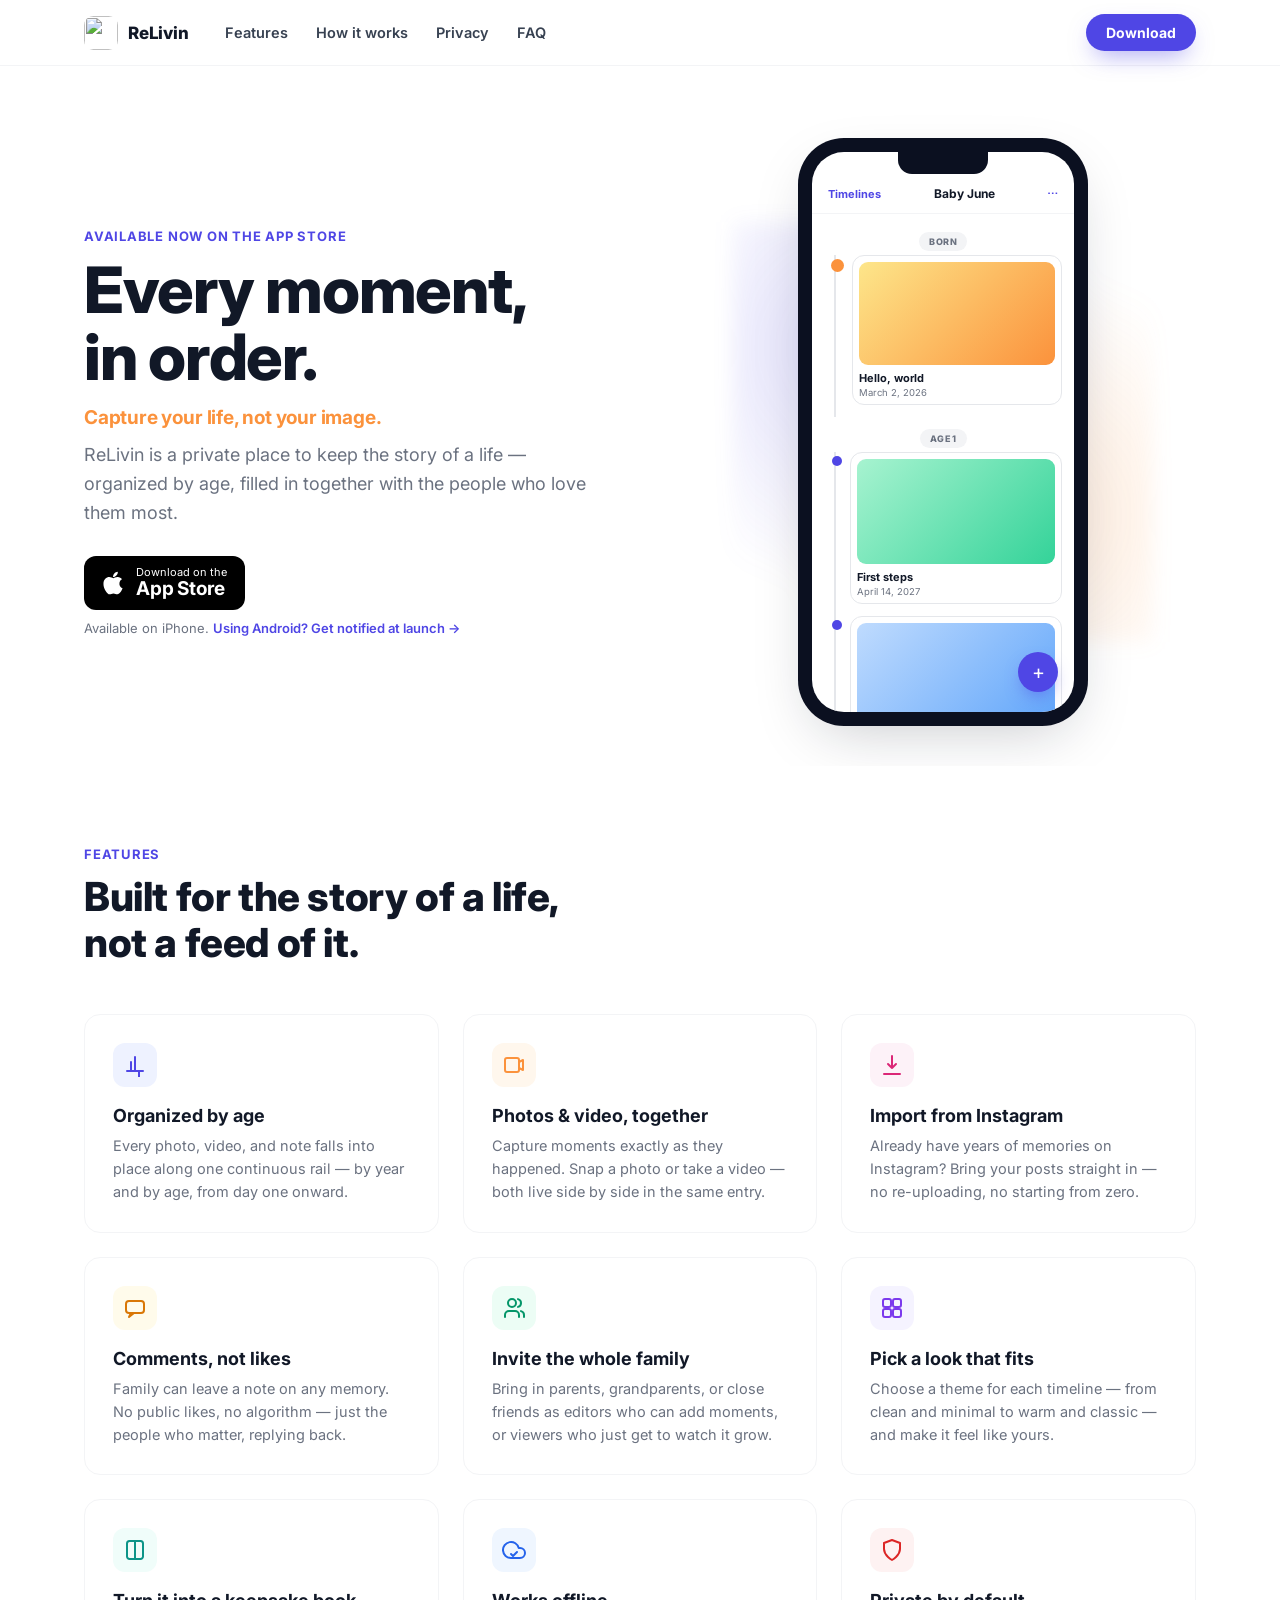
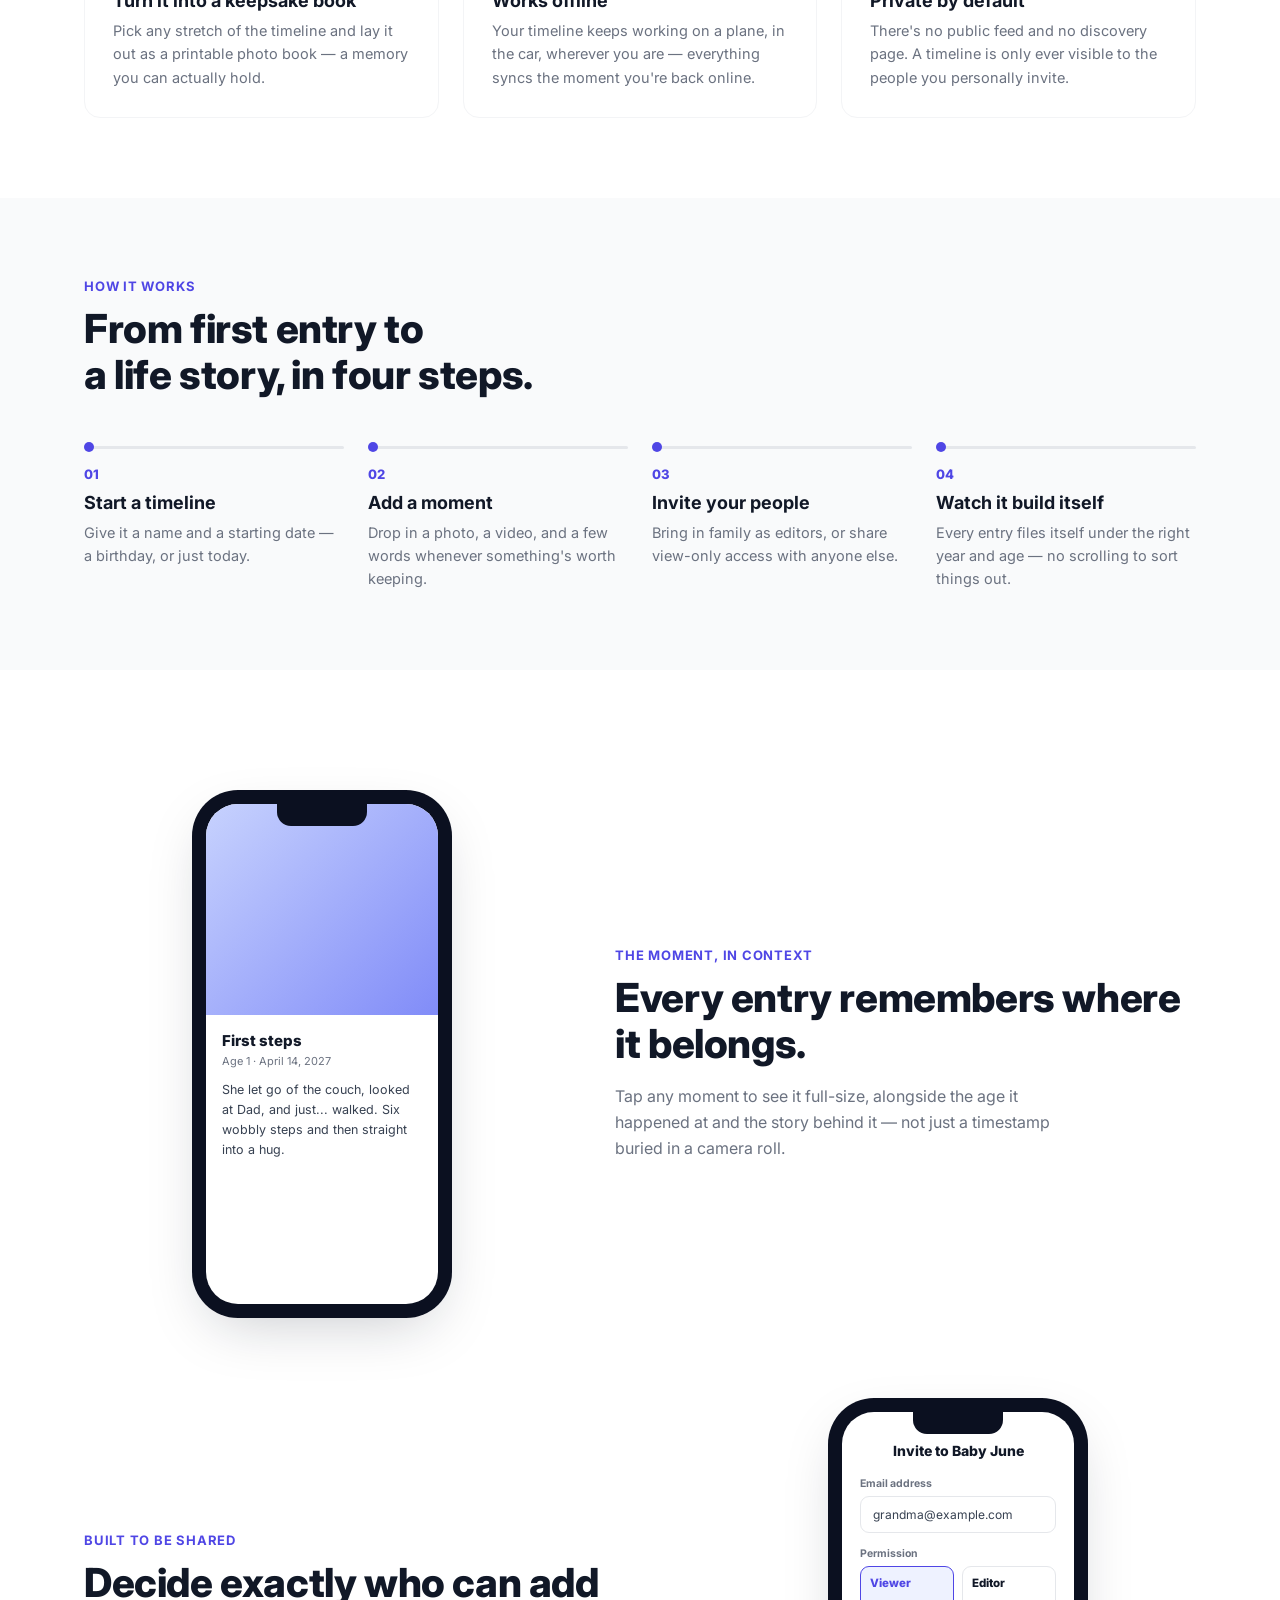
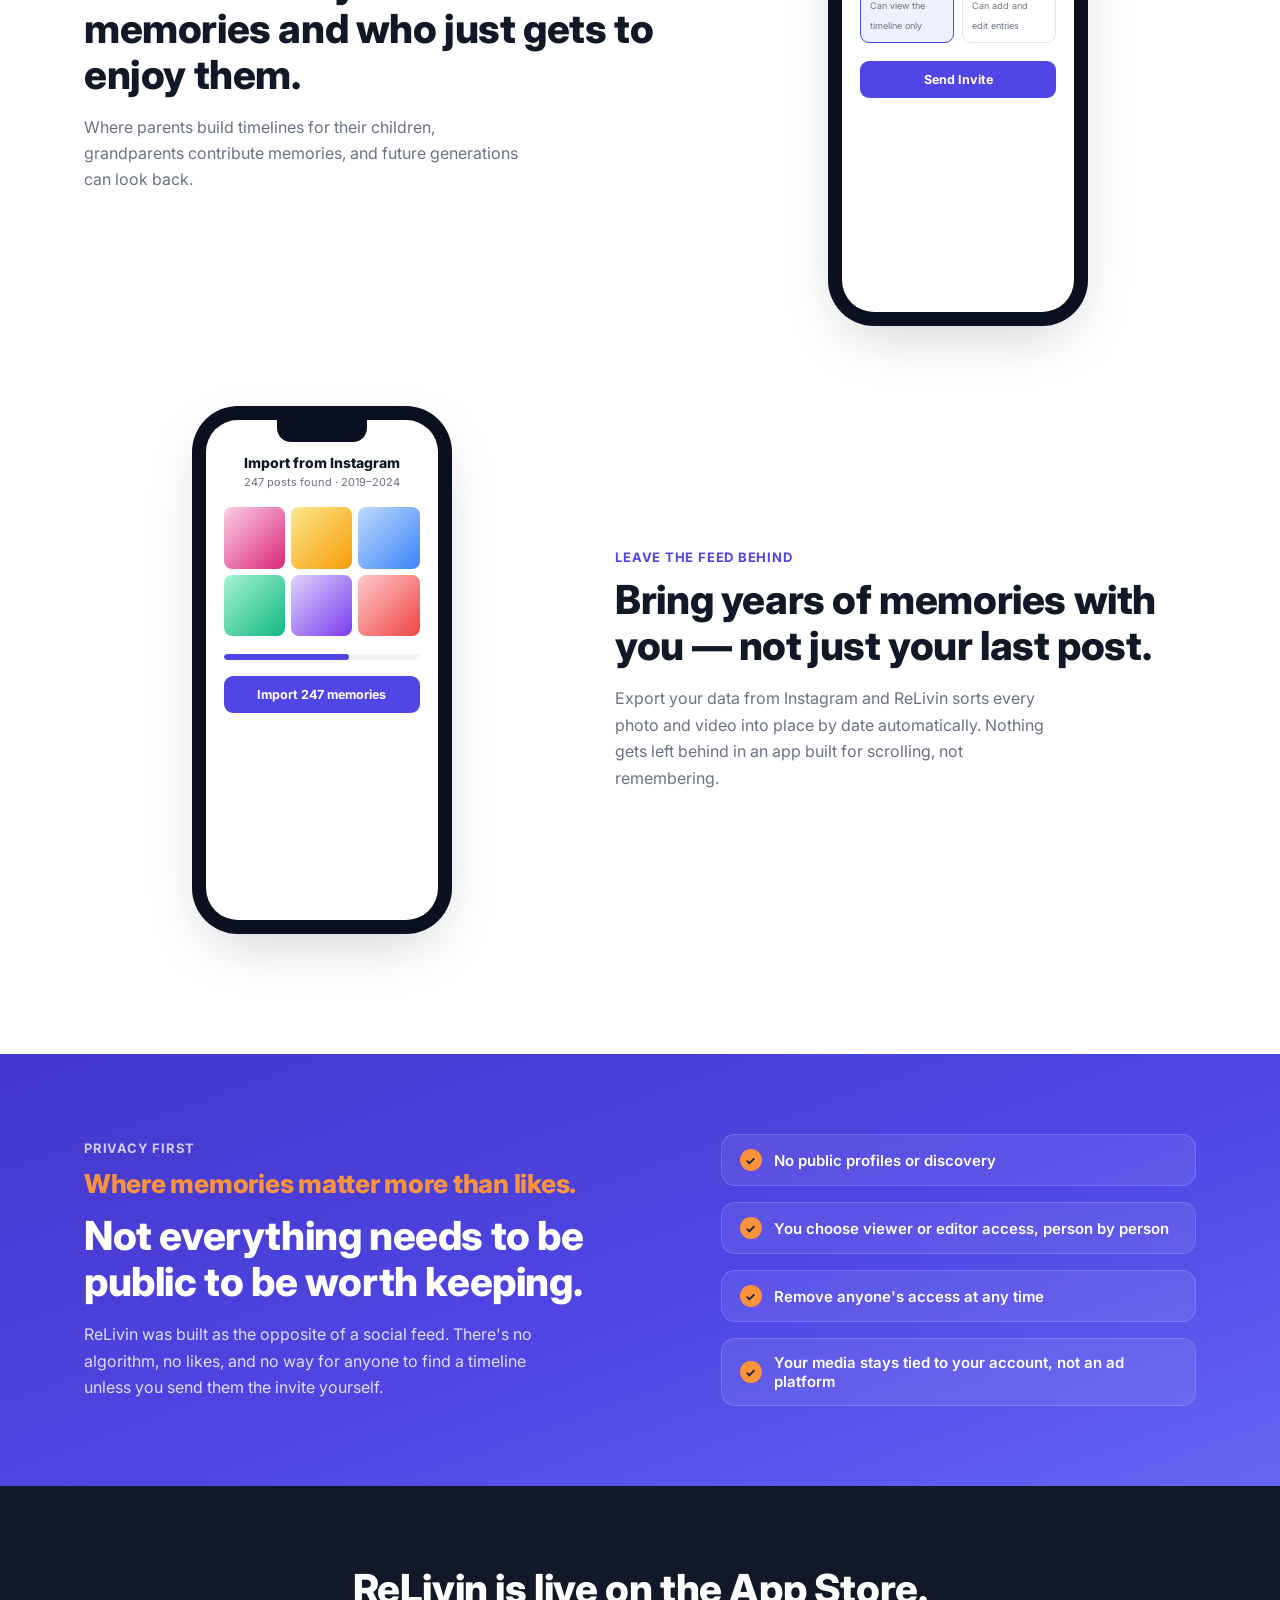
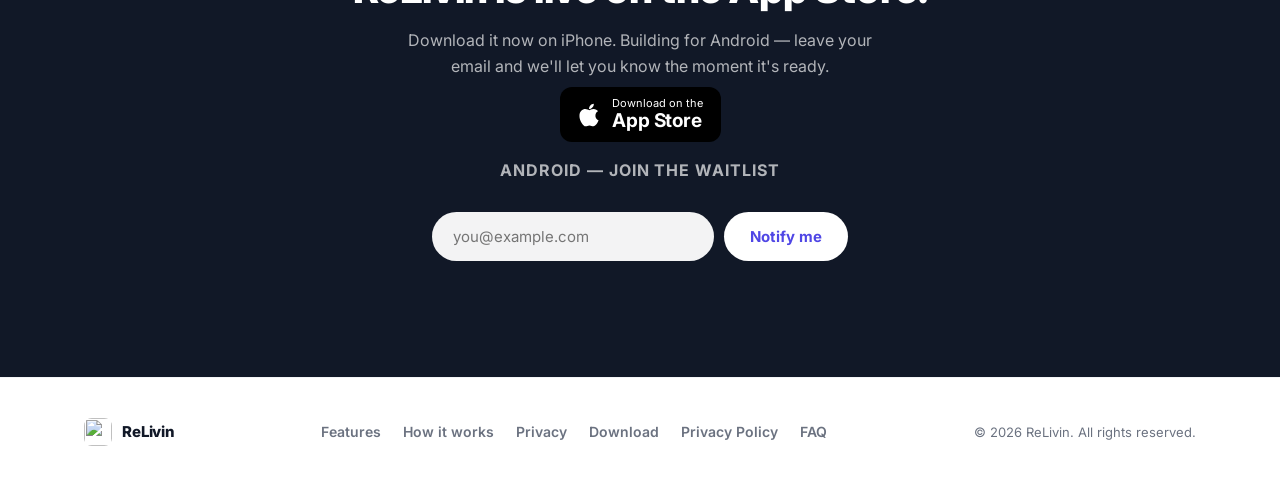
==== commit 4582519b: "Rebrand Relivin to ReLivin, add contact FAQ entry Capital-L rename applied across all pages (titles," ====
--- a/index.html
+++ b/index.html
@@ -3,18 +3,18 @@
 <head>
 <meta charset="UTF-8" />
 <meta name="viewport" content="width=device-width, initial-scale=1.0" />
-<title>Relivin — A private timeline for the people you love</title>
-<meta name="description" content="Relivin is a private, collaborative app for capturing a life story as it happens — organized by age, shared only with the family and friends you invite." />
+<title>ReLivin — A private timeline for the people you love</title>
+<meta name="description" content="ReLivin is a private, collaborative app for capturing a life story as it happens — organized by age, shared only with the family and friends you invite." />
 <link rel="canonical" href="https://relivin.app/" />
 <link rel="icon" href="assets/favicon.png" />
 <link rel="apple-touch-icon" href="assets/icon-no-text.png" />
 <meta property="og:type" content="website" />
 <meta property="og:url" content="https://relivin.app/" />
-<meta property="og:title" content="Relivin — A private timeline for the people you love" />
+<meta property="og:title" content="ReLivin — A private timeline for the people you love" />
 <meta property="og:description" content="A private, collaborative app for capturing a life story as it happens — organized by age, shared only with the family and friends you invite." />
 <meta property="og:image" content="https://relivin.app/assets/icon.png" />
 <meta name="twitter:card" content="summary_large_image" />
-<meta name="twitter:title" content="Relivin — A private timeline for the people you love" />
+<meta name="twitter:title" content="ReLivin — A private timeline for the people you love" />
 <meta name="twitter:description" content="A private, collaborative app for capturing a life story as it happens — organized by age, shared only with the family and friends you invite." />
 <meta name="twitter:image" content="https://relivin.app/assets/icon.png" />
 <link rel="preconnect" href="https://fonts.googleapis.com" />
@@ -30,7 +30,7 @@
   <div class="wrap nav__inner">
     <a class="brand" href="#top">
       <img class="brand__mark-img" src="assets/icon-no-text.png" alt="" width="34" height="34" />
-      <span class="brand__word">Relivin</span>
+      <span class="brand__word">ReLivin</span>
     </a>
 
     <nav class="nav__links" aria-label="Primary">
@@ -66,7 +66,7 @@
         <h1>Every moment,<br>in order.</h1>
         <p class="hero__slogan">Capture your life, not your image.</p>
         <p class="hero__sub">
-          Relivin is a private place to keep the story of a life —
+          ReLivin is a private place to keep the story of a life —
           organized by age, filled in together with the people who love them most.
         </p>
 
@@ -336,7 +336,7 @@
       <div class="showcase__copy reveal reveal--delay-1">
         <p class="eyebrow">Leave the feed behind</p>
         <h2>Bring years of memories with you — not just your last post.</h2>
-        <p class="showcase__sub">Export your data from Instagram and Relivin sorts every photo and video into place by date automatically. Nothing gets left behind in an app built for scrolling, not remembering.</p>
+        <p class="showcase__sub">Export your data from Instagram and ReLivin sorts every photo and video into place by date automatically. Nothing gets left behind in an app built for scrolling, not remembering.</p>
       </div>
     </div>
   </section>
@@ -348,7 +348,7 @@
         <p class="eyebrow eyebrow--light">Privacy first</p>
         <p class="privacy__slogan">Where memories matter more than likes.</p>
         <h2>Not everything needs to be public to be worth keeping.</h2>
-        <p class="privacy__sub">Relivin was built as the opposite of a social feed. There's no algorithm, no likes, and no way for anyone to find a timeline unless you send them the invite yourself.</p>
+        <p class="privacy__sub">ReLivin was built as the opposite of a social feed. There's no algorithm, no likes, and no way for anyone to find a timeline unless you send them the invite yourself.</p>
       </div>
       <ul class="privacy__list reveal reveal--delay-1">
         <li><span class="privacy__check">✓</span> No public profiles or discovery</li>
@@ -362,7 +362,7 @@
   <!-- CTA -->
   <section class="cta" id="waitlist">
     <div class="wrap cta__inner reveal">
-      <h2>Relivin is live on the App Store.</h2>
+      <h2>ReLivin is live on the App Store.</h2>
       <p>Download it now on iPhone. Building for Android — leave your email and we'll let you know the moment it's ready.</p>
 
       <a class="store-badge store-badge--cta" href="https://apps.apple.com/us/app/relivin/id6789972532" target="_blank" rel="noopener">
@@ -392,7 +392,7 @@
   <div class="wrap footer__inner">
     <a class="brand brand--footer" href="#top">
       <img class="brand__mark-img" src="assets/icon-no-text.png" alt="" width="28" height="28" />
-      <span class="brand__word">Relivin</span>
+      <span class="brand__word">ReLivin</span>
     </a>
     <nav class="footer__links" aria-label="Footer">
       <a href="#features">Features</a>
@@ -402,7 +402,7 @@
       <a href="privacy">Privacy Policy</a>
       <a href="faq">FAQ</a>
     </nav>
-    <p class="footer__copy">© <span id="year"></span> Relivin. All rights reserved.</p>
+    <p class="footer__copy">© <span id="year"></span> ReLivin. All rights reserved.</p>
   </div>
 </footer>
 
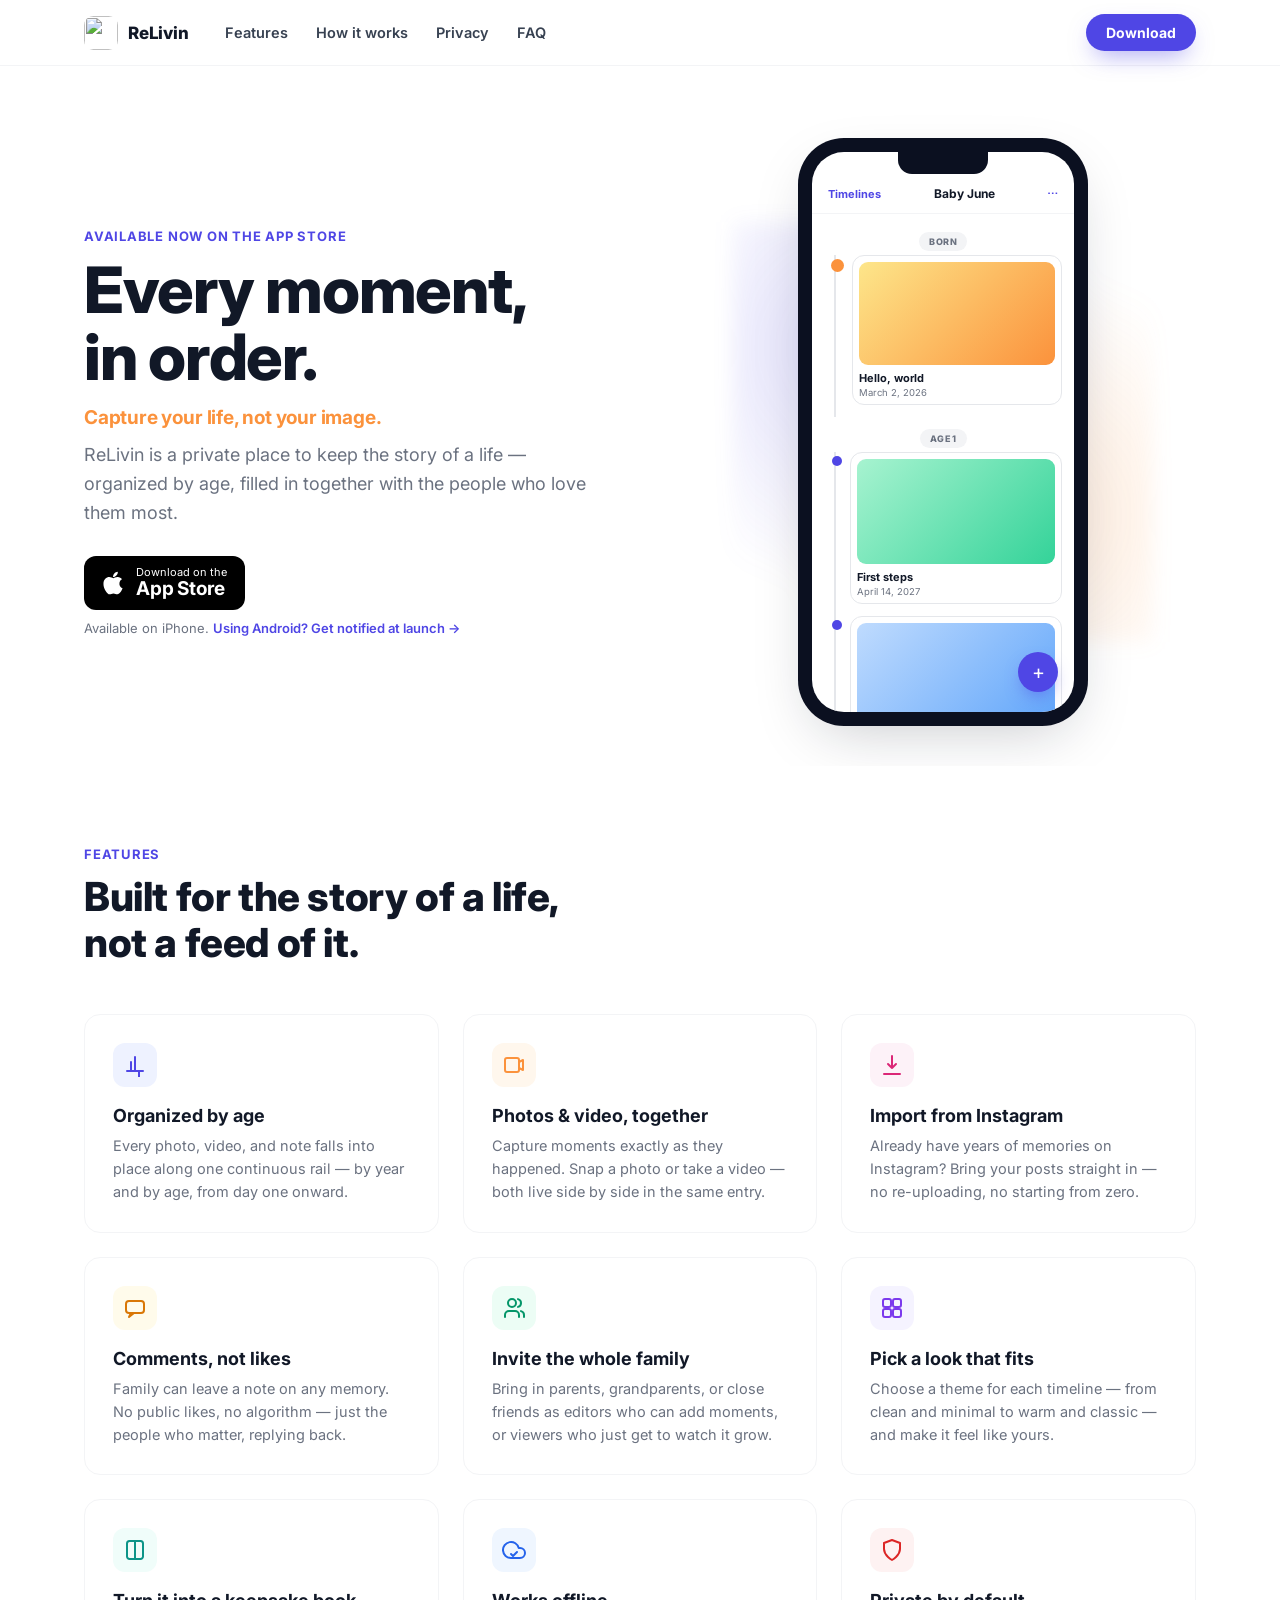
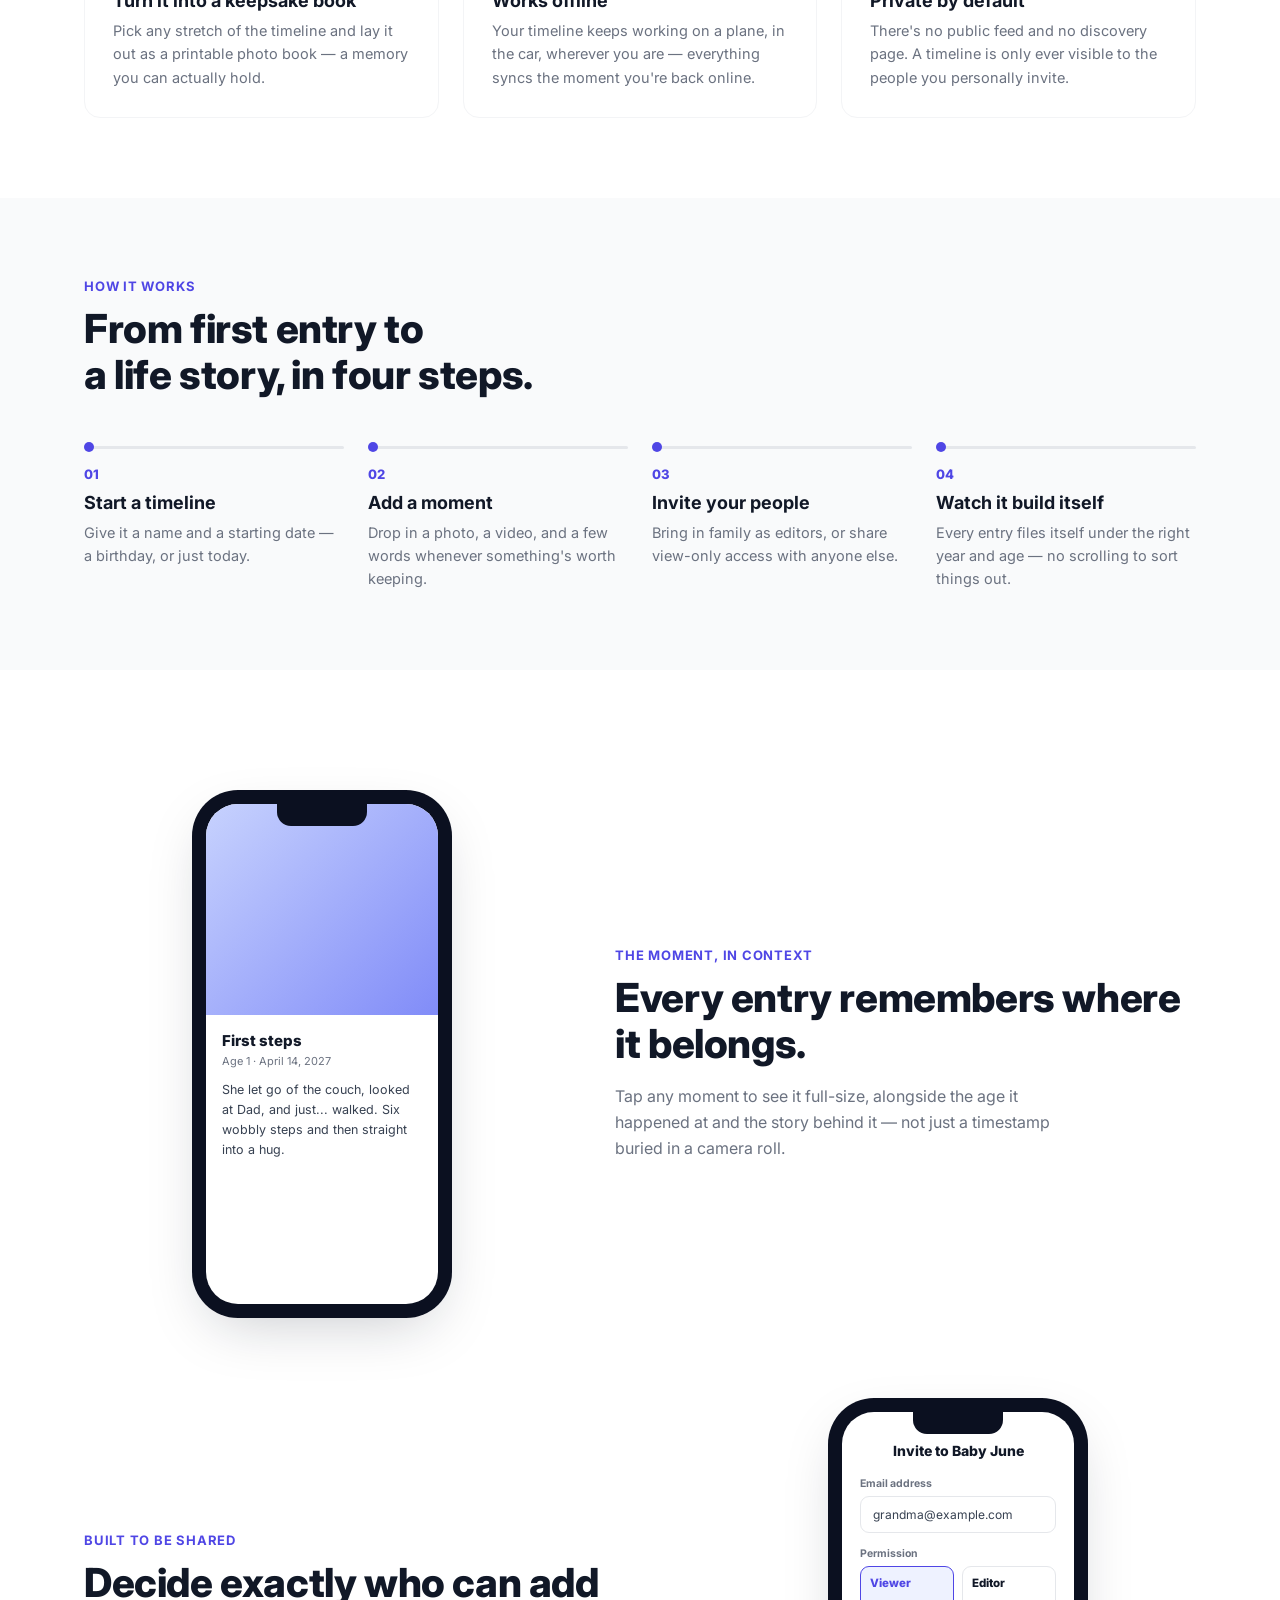
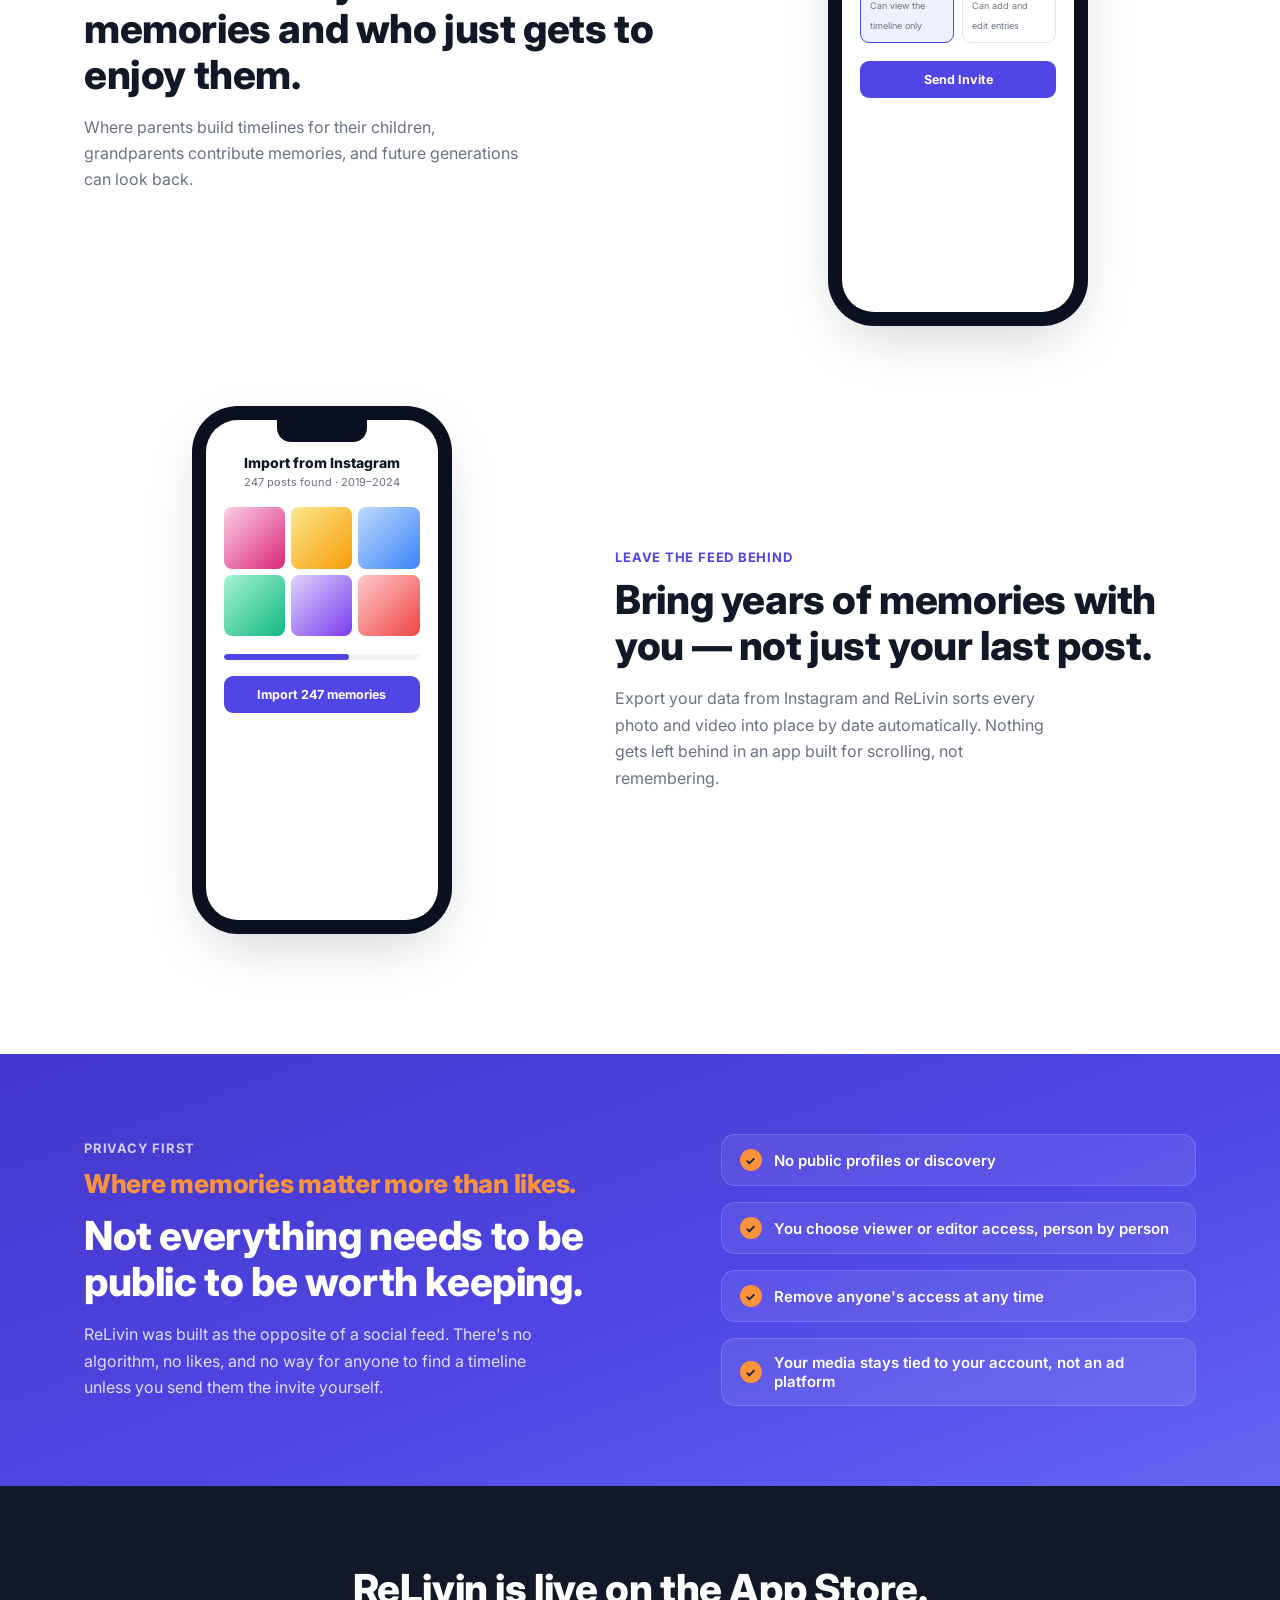
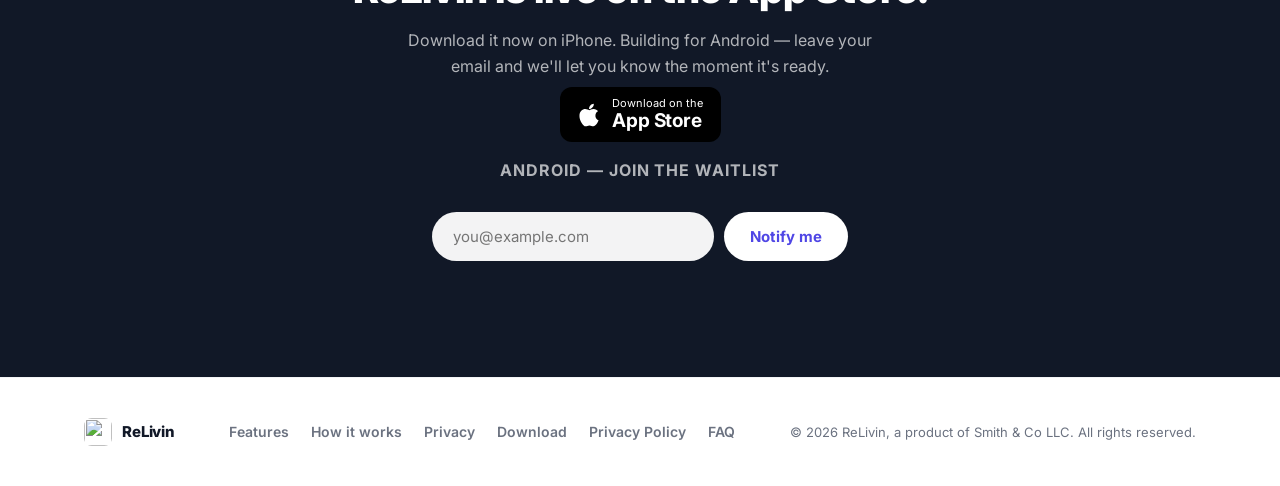
==== commit 5e540591: "Add Smith & Co LLC legal entity to footer + privacy for Apple org verification" ====
--- a/index.html
+++ b/index.html
@@ -402,7 +402,7 @@
       <a href="privacy">Privacy Policy</a>
       <a href="faq">FAQ</a>
     </nav>
-    <p class="footer__copy">© <span id="year"></span> ReLivin. All rights reserved.</p>
+    <p class="footer__copy">© <span id="year"></span> ReLivin, a product of Smith &amp; Co LLC. All rights reserved.</p>
   </div>
 </footer>
 
